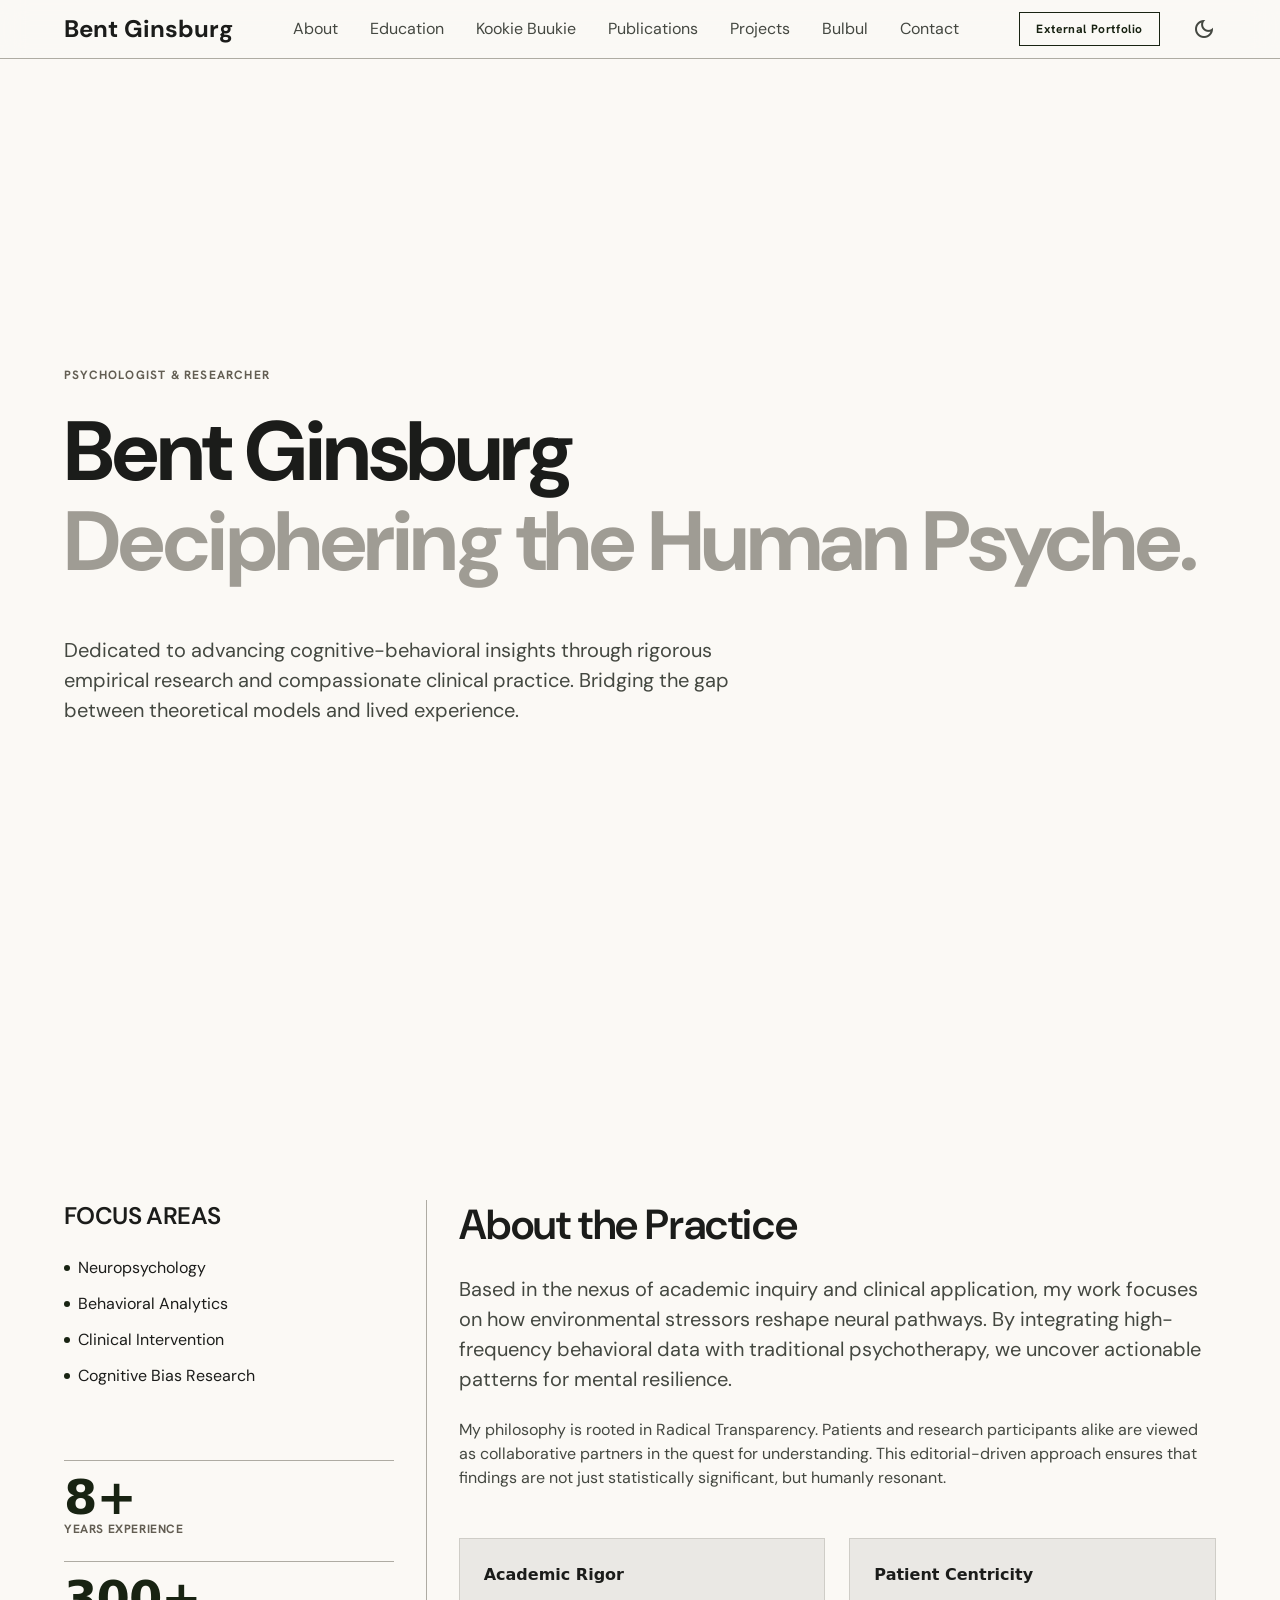
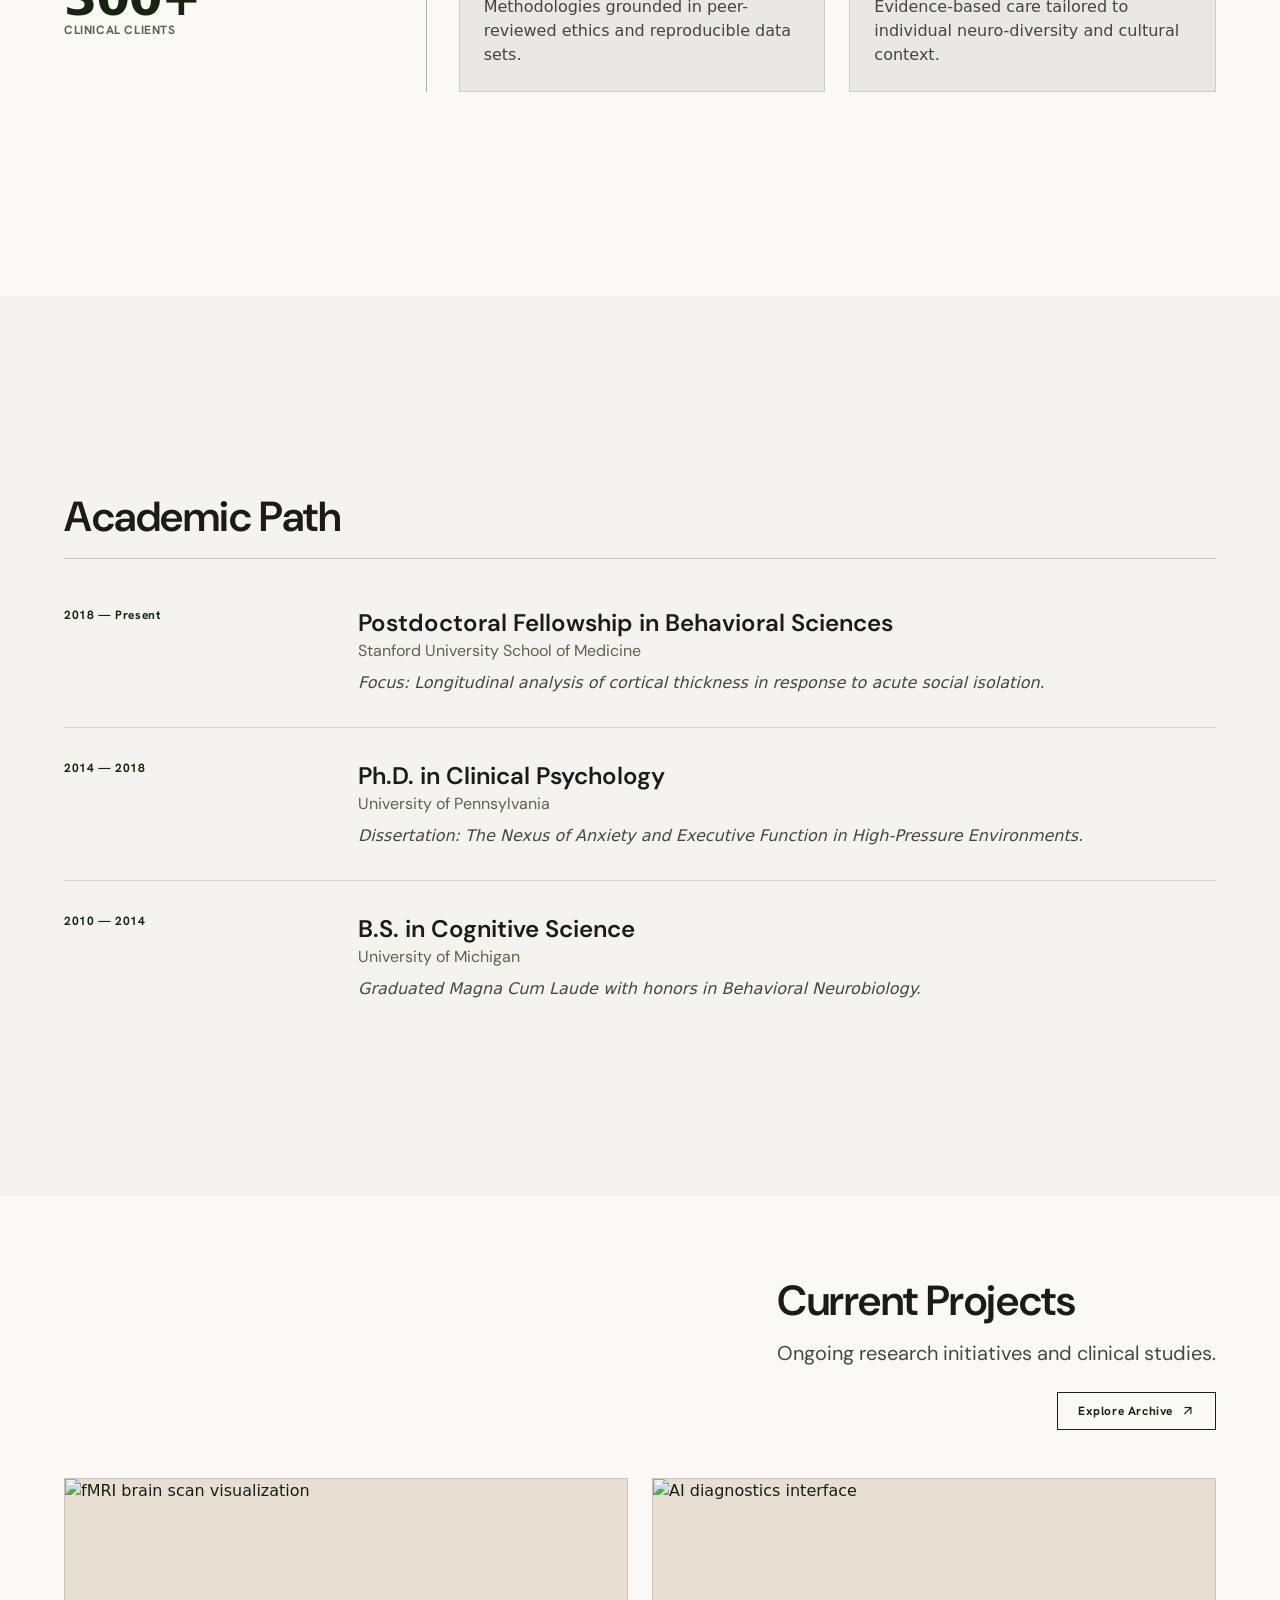
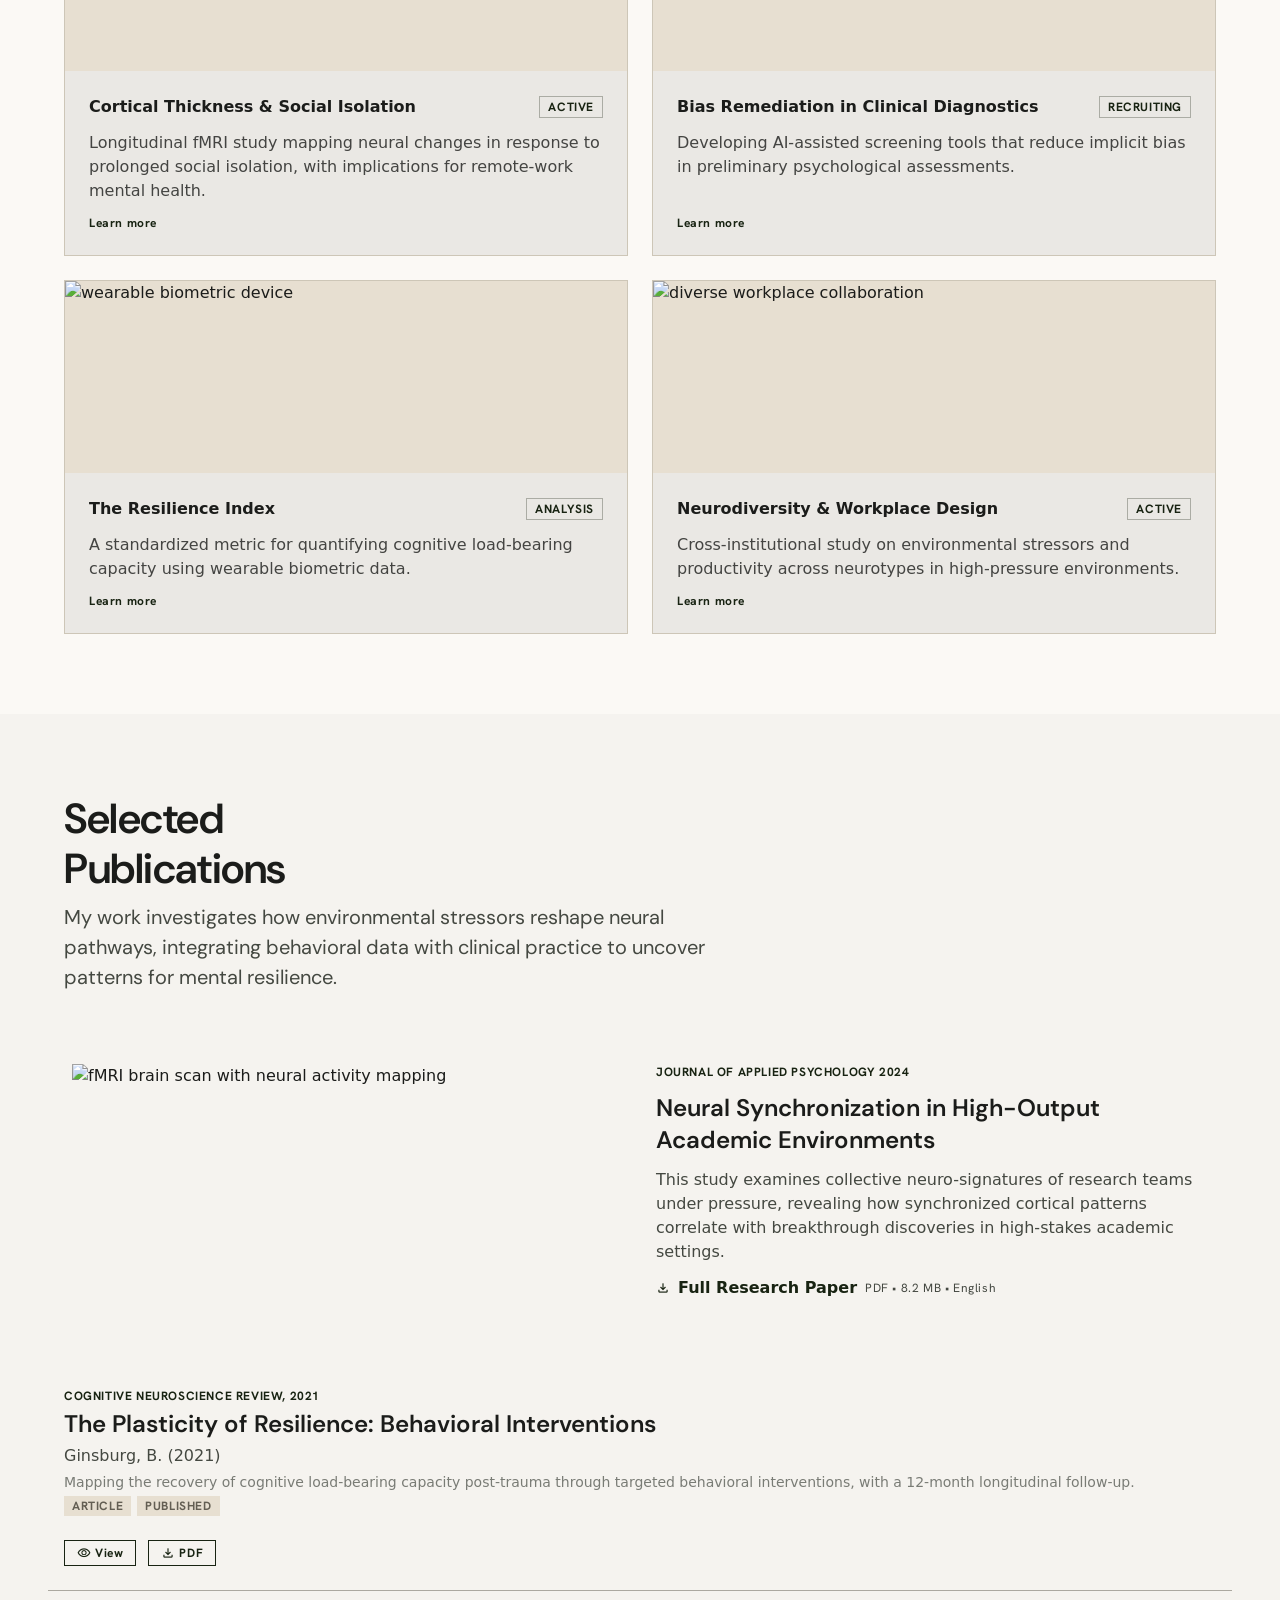
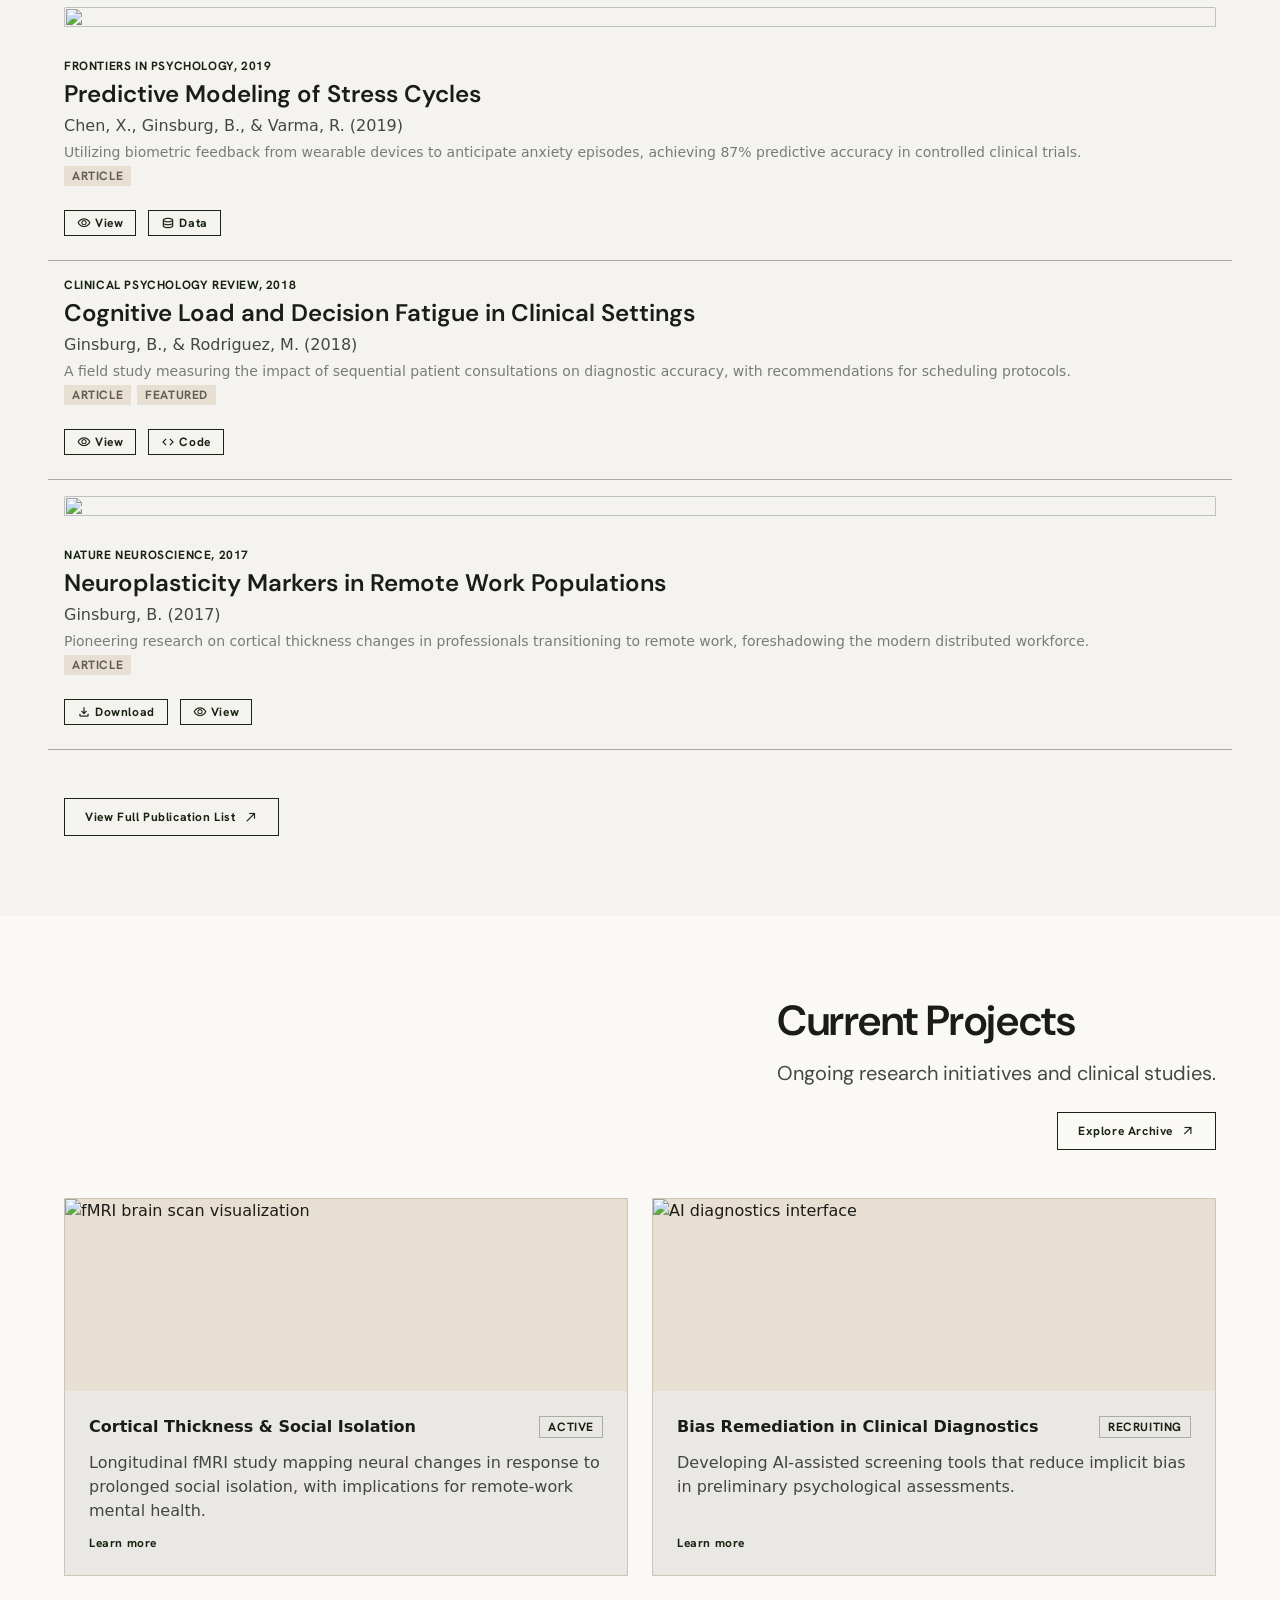
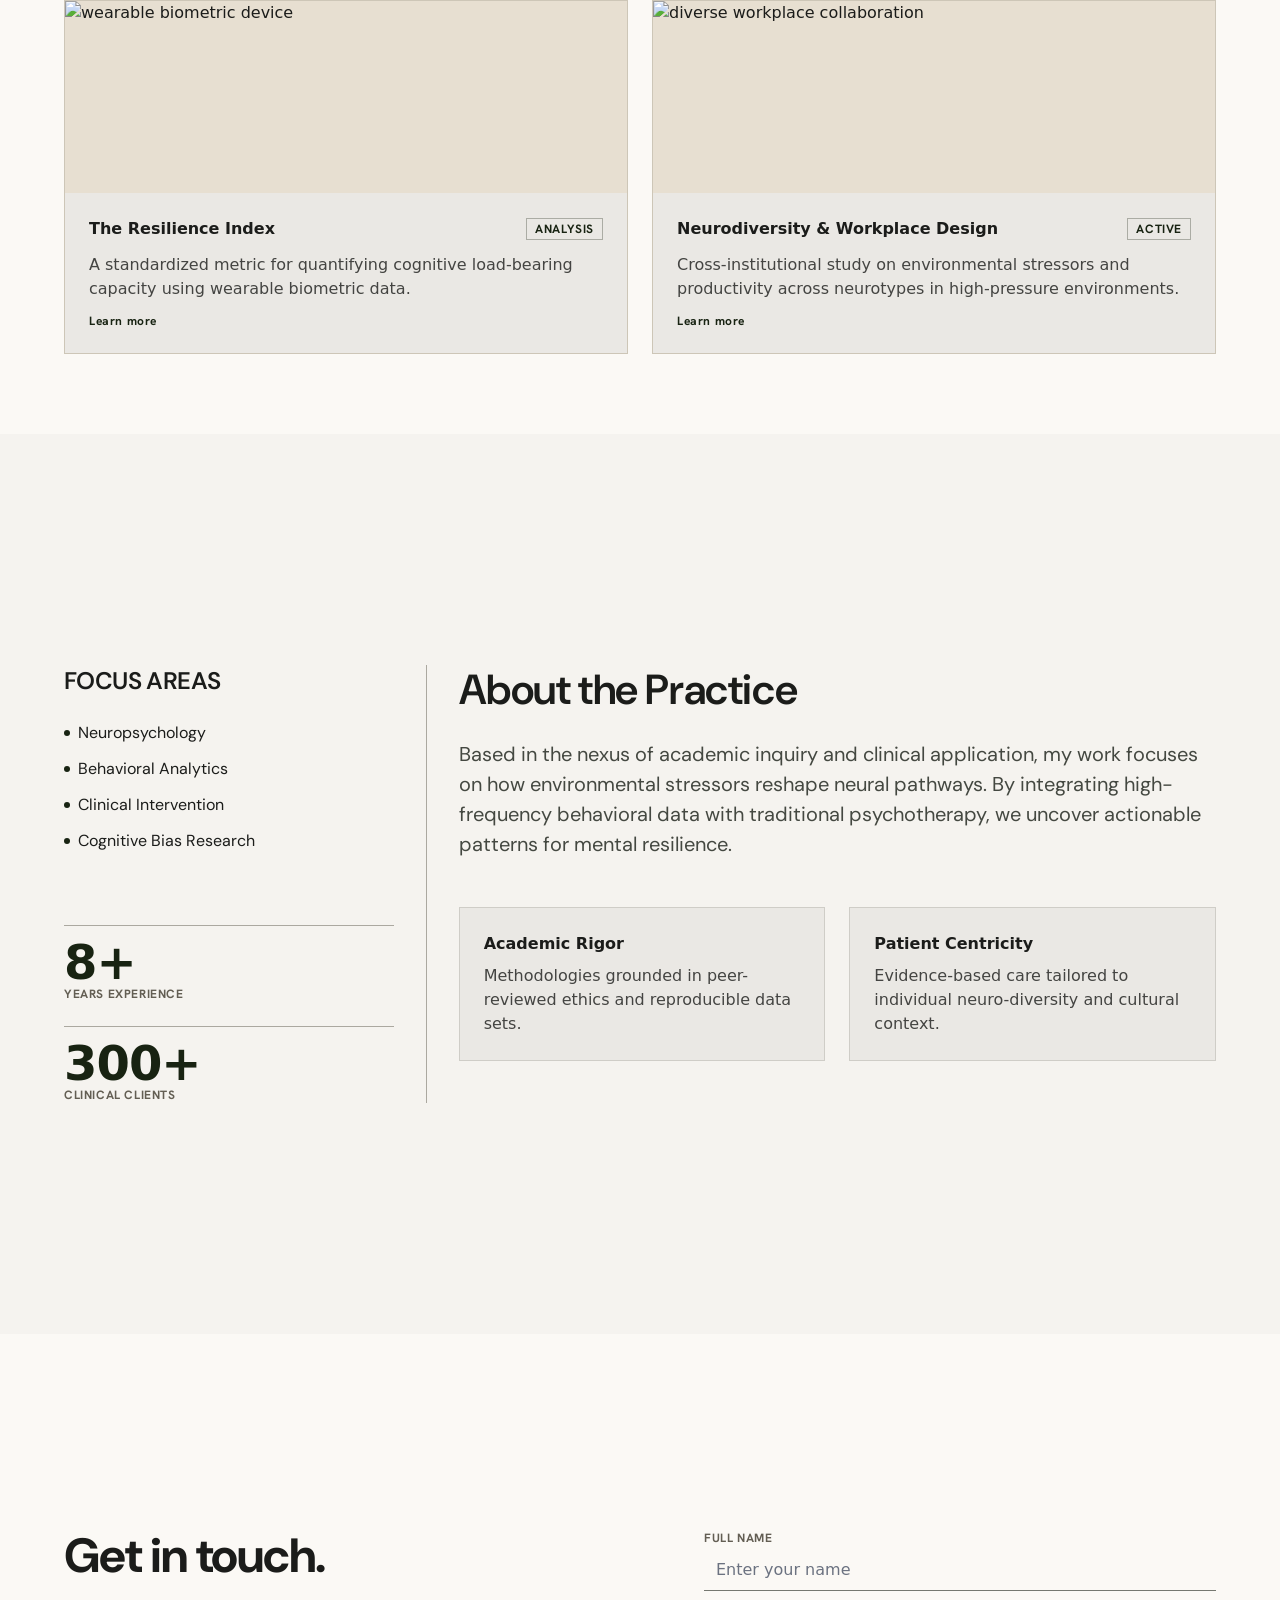
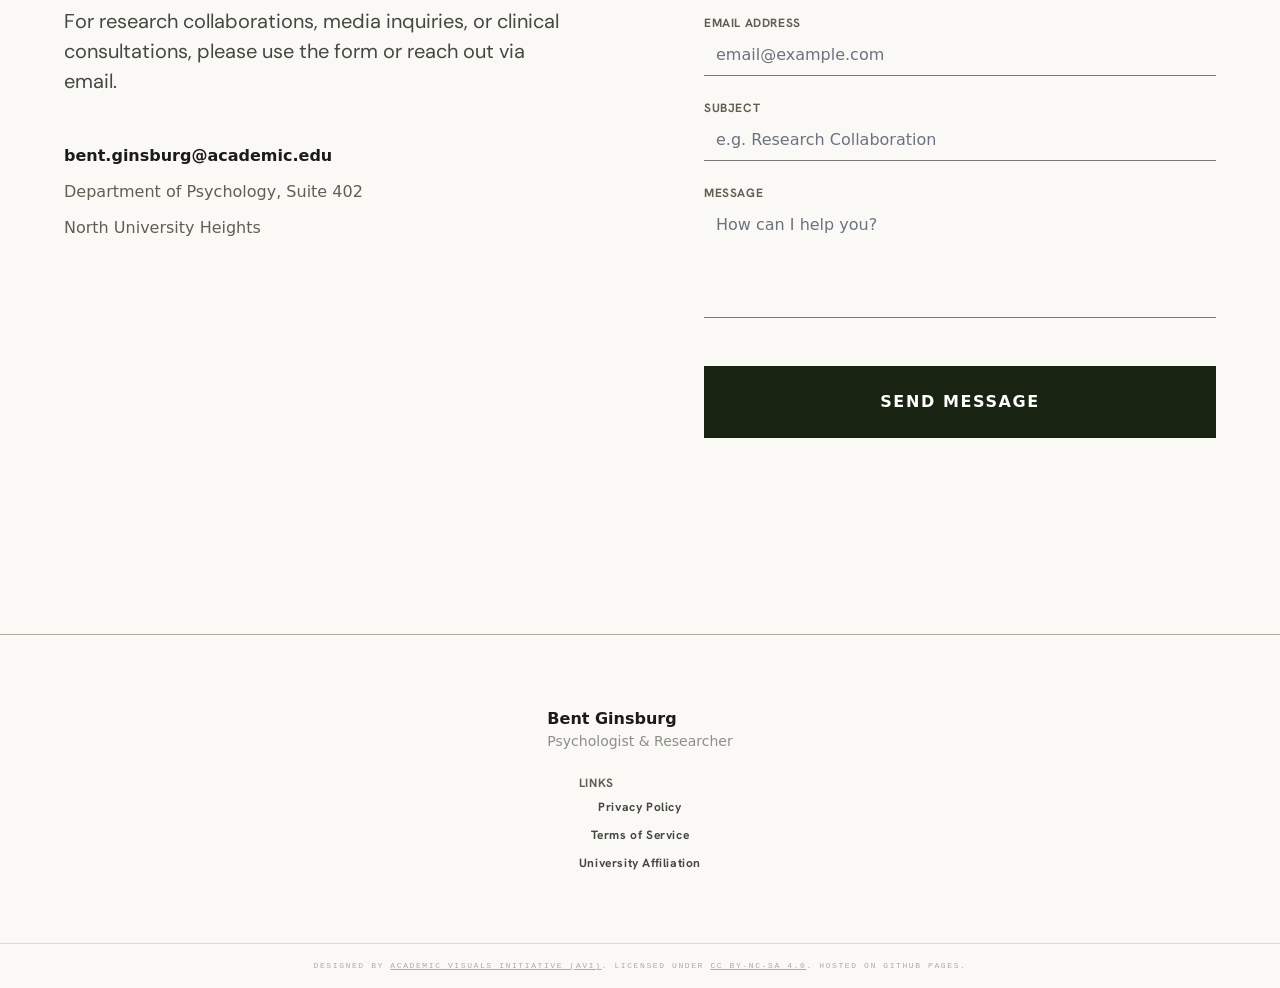
==== index.html @ 38a98b9e "add" ====
<!DOCTYPE html><html class="scroll-smooth" lang="en"><head>
<meta charset="utf-8">
<meta content="width=device-width, initial-scale=1.0" name="viewport">
<link id="favicon" rel="icon" type="image/x-icon" href="assets/images/favicon.ico">
<title id="pageTitle">Bent Ginsburg | Psychologist & Researcher</title>
<script>document.documentElement.classList.toggle("dark",(localStorage.getItem("theme")||(matchMedia("(prefers-color-scheme:dark)").matches?"dark":"light"))==="dark")</script>
<link rel="preload" href="data/site.json" as="fetch" crossorigin>
<link rel="preconnect" href="https://fonts.googleapis.com">
<link rel="preconnect" href="https://fonts.gstatic.com" crossorigin>
<link rel="preload" href="https://fonts.googleapis.com/css2?family=DM+Sans:opsz,wght@9..40,400;9..40,600;9..40,700&family=Hanken+Grotesk:wght@700&display=optional" as="style" onload="this.rel='stylesheet'">
<noscript><link rel="stylesheet" href="https://fonts.googleapis.com/css2?family=DM+Sans:opsz,wght@9..40,400;9..40,600;9..40,700&family=Hanken+Grotesk:wght@700&display=optional"></noscript>
<link rel="preload" href="https://fonts.googleapis.com/css2?family=Material+Symbols+Outlined:wght,FILL@100..700,0..1&display=swap" as="style" onload="this.rel='stylesheet'">
<noscript><link rel="stylesheet" href="https://fonts.googleapis.com/css2?family=Material+Symbols+Outlined:wght,FILL@100..700,0..1&display=swap"></noscript>
<link rel="preload" href="css/tailwind.css" as="style" onload="this.rel='stylesheet'">
<noscript><link rel="stylesheet" href="css/tailwind.css"></noscript>
<style>:root{--color-primary:24 35 18;--color-on-primary:255 255 255;--color-primary-container:45 57 38;--color-on-primary-container:149 163 138;--color-primary-fixed:217 231 204;--color-primary-fixed-dim:189 203 177;--color-on-primary-fixed:19 30 14;--color-on-primary-fixed-variant:62 74 54;--color-secondary:99 94 83;--color-on-secondary:255 255 255;--color-secondary-container:231 223 209;--color-on-secondary-container:104 98 87;--color-secondary-fixed:234 225 212;--color-secondary-fixed-dim:205 197 185;--color-on-secondary-fixed:31 27 19;--color-on-secondary-fixed-variant:75 70 60;--color-tertiary:32 33 33;--color-on-tertiary:255 255 255;--color-tertiary-container:53 54 54;--color-on-tertiary-container:159 159 158;--color-tertiary-fixed:227 226 226;--color-tertiary-fixed-dim:199 198 198;--color-on-tertiary-fixed:27 28 28;--color-on-tertiary-fixed-variant:70 71 71;--color-error:186 26 26;--color-on-error:255 255 255;--color-error-container:255 218 214;--color-on-error-container:147 0 10;--color-background:251 249 245;--color-on-background:27 28 26;--color-surface:251 249 245;--color-on-surface:27 28 26;--color-surface-dim:219 218 214;--color-surface-bright:251 249 245;--color-surface-container-lowest:255 255 255;--color-surface-container-low:245 243 239;--color-surface-container:240 238 234;--color-surface-container-high:234 232 228;--color-surface-container-highest:228 226 222;--color-surface-variant:228 226 222;--color-on-surface-variant:68 72 65;--color-outline:117 120 112;--color-outline-variant:197 200 190;--color-inverse-surface:48 49 46;--color-inverse-on-surface:242 240 236;--color-inverse-primary:189 203 177;--color-surface-tint:85 98 77;}.dark{--color-primary:163 163 163;--color-on-primary:26 26 26;--color-primary-container:64 64 64;--color-on-primary-container:212 212 212;--color-primary-fixed:229 229 229;--color-primary-fixed-dim:163 163 163;--color-on-primary-fixed:26 26 26;--color-on-primary-fixed-variant:82 82 82;--color-secondary:205 197 185;--color-on-secondary:52 48 39;--color-secondary-container:75 70 60;--color-on-secondary-container:188 180 168;--color-secondary-fixed:234 225 212;--color-secondary-fixed-dim:205 197 185;--color-on-secondary-fixed:31 27 19;--color-on-secondary-fixed-variant:75 70 60;--color-tertiary:199 198 198;--color-on-tertiary:48 48 49;--color-tertiary-container:53 54 54;--color-on-tertiary-container:159 159 158;--color-tertiary-fixed:227 226 226;--color-tertiary-fixed-dim:199 198 198;--color-on-tertiary-fixed:27 28 28;--color-on-tertiary-fixed-variant:70 71 71;--color-error:255 180 171;--color-on-error:105 0 5;--color-error-container:147 0 10;--color-on-error-container:255 218 214;--color-background:19 20 18;--color-on-background:228 226 222;--color-surface:19 20 18;--color-on-surface:228 226 222;--color-surface-dim:19 20 18;--color-surface-bright:57 57 55;--color-surface-container-lowest:14 14 12;--color-surface-container-low:27 28 26;--color-surface-container:31 32 30;--color-surface-container-high:42 42 40;--color-surface-container-highest:52 53 50;--color-surface-variant:52 53 50;--color-on-surface-variant:197 200 190;--color-outline:143 146 137;--color-outline-variant:163 163 163;--color-inverse-surface:228 226 222;--color-inverse-on-surface:48 49 46;--color-inverse-primary:163 163 163;--color-surface-tint:163 163 163;}</style>
<style>.dark body{background-color:#131412;color:#e4e2de;}.material-symbols-outlined{font-variation-settings:'FILL' 0,'wght' 400,'GRAD' 0,'opsz' 24;width:1em;overflow:hidden;}body{background-color:#fbf9f5;color:#1b1c1a;font-family:system-ui,-apple-system,sans-serif}.fixed{position:fixed}.top-0{top:0}.left-0{left:0}.z-50{z-index:50}.w-full{width:100%}section[id]{min-height:100vh}.px-margin-page{padding-left:4rem;padding-right:4rem}.mt-24{margin-top:6rem}.text-body-lg{font-size:20px;line-height:1.5}.max-w-2xl{max-width:42rem}.max-w-7xl{max-width:80rem}.mx-auto{margin-left:auto;margin-right:auto}.flex{display:flex}.flex-col{flex-direction:column}.items-center{align-items:center}.justify-between{justify-content:space-between}.gap-stack-md{gap:1.5rem}@media(min-width:768px){.md\\:text-display-lg{font-size:84px}#navLinks,#navLinks+div{display:flex!important}#mobile-menu-btn,.mobile-menu{display:none!important}}</style>
<style>.editorial-divider{border-bottom:1px solid rgba(99,94,83,0.3);}.dark .editorial-divider{border-bottom:1px solid rgba(163,163,163,0.2);}.vertical-divider{border-right:1px solid rgba(99,94,83,0.3);}.dark .vertical-divider{border-right:1px solid rgba(163,163,163,0.2);}</style>
<style>.mobile-menu{position:fixed;inset:0;z-index:90;display:flex;flex-direction:column;justify-content:center;align-items:center;padding:10%;background:rgb(251 249 245 / 0.98);backdrop-filter:blur(16px);opacity:0;pointer-events:none;transition:opacity 0.4s ease;}.dark .mobile-menu{background:rgb(19 20 18 / 0.98);}.mobile-menu.open{opacity:1;pointer-events:auto;}.mobile-menu-close{position:absolute;top:1.5rem;right:1.5rem;background:none;border:none;outline:none;cursor:pointer;color:rgb(27 28 26);padding:0.5rem;}.mobile-menu a:focus,.mobile-menu button:focus{outline:none;}.dark .mobile-menu-close{color:rgb(228 226 222);}.menu-row{border-bottom:1px solid rgba(0 0 0 / 0.1);padding:12px 0;width:100%;max-width:28rem;position:relative;overflow:hidden;}.dark .menu-row{border-bottom:1px solid rgba(255 255 255 / 0.1);}.menu-row a{color:rgb(27 28 26);text-decoration:none;font-size:clamp(1.8rem,7vw,4rem);font-weight:300;display:block;position:relative;z-index:2;text-align:center;transition:transform 0.3s ease,color 0.3s ease;}.menu-row a.font-bold{font-weight:300!important;}.menu-row a.border-b-2,.menu-row a.border-primary,.menu-row a.pb-1{border-bottom:none!important;padding-bottom:0!important;}.menu-row:has(a.text-primary){background:rgba(0 0 0 / 0.05);border-radius:0.25rem;}.dark .menu-row:has(a.text-primary){background:rgba(255 255 255 / 0.08);}.dark .menu-row a{color:rgb(228 226 222);}.menu-row:hover a{transform:scale(1.05);color:var(--row-hover-color, rgb(24 35 18));}.menu-footer{margin-top:2rem;display:flex;justify-content:center;align-items:center;gap:1.5rem;padding-top:1.5rem;width:100%;max-width:28rem;}.menu-toggle-icon{color:rgb(27 28 26);}.dark .menu-toggle-icon{color:rgb(228 226 222);}</style>
</head>
<body class="antialiased">
<header class="fixed top-0 left-0 w-full z-50 bg-background/80 backdrop-blur-md border-b border-secondary/50 dark:border-outline-variant/20">
<nav class="flex justify-between items-center w-full px-margin-page py-stack-sm max-w-7xl mx-auto">
<div id="brandName" class="text-headline-sm font-headline-sm font-bold text-on-background">Bent Ginsburg</div>
<div class="hidden md:flex items-center gap-gutter-grid" id="navLinks"></div>
<div class="hidden md:flex items-center gap-gutter-grid">
<button id="cvBtn" class="border border-primary dark:border-primary/50 text-primary px-4 py-2 text-label-caps font-label-caps hover:bg-primary hover:text-on-primary transition-all">Download CV</button>
<span class="material-symbols-outlined text-on-surface-variant hover:text-primary cursor-pointer transition-colors theme-toggle" id="theme-toggle">light_mode</span>
</div>
<button class="md:hidden text-primary -mr-2 flex items-center" id="mobile-menu-btn" aria-label="Toggle menu">
<span class="material-symbols-outlined">menu</span>
</button>
</nav>
</header>
<nav class="mobile-menu md:hidden" id="mobile-menu">
<button class="mobile-menu-close" id="mobile-menu-close" aria-label="Close menu">
<span class="material-symbols-outlined hover:text-primary transition-colors">close</span>
</button>
<div id="mobileNavLinks"></div>
<div class="menu-footer">
<button id="cvBtnMobile" class="border border-primary dark:border-primary/50 text-primary px-4 py-2 text-label-caps font-label-caps hover:bg-primary hover:text-on-primary transition-all" data-mobile-close>Download CV</button>
<span class="material-symbols-outlined menu-toggle-icon hover:text-primary cursor-pointer transition-colors theme-toggle" id="theme-toggle-mobile">light_mode</span>
</div>
</nav>
<main id="app" class="mt-24">
<section id="hero" class="min-h-screen flex flex-col justify-center">
<div class="px-margin-page py-20 max-w-7xl mx-auto w-full">
<div class="flex flex-col gap-stack-md">
<span class="text-label-caps font-label-caps uppercase tracking-widest text-secondary dark:text-primary">Psychologist &amp; Researcher</span>
<h1 class="text-display-lg-mobile md:text-display-lg font-display-lg leading-tight tracking-tighter">Bent Ginsburg<br><span class="text-secondary/60 dark:text-primary/60">Deciphering the Human Psyche.</span></h1>
<p class="max-w-2xl text-body-lg font-body-lg text-on-surface-variant mt-stack-md">Dedicated to advancing cognitive-behavioral insights through rigorous empirical research and compassionate clinical practice. Bridging the gap between theoretical models and lived experience.</p>
</div>
</div>
</section>
</main>
<footer class="bg-surface dark:bg-surface-dim border-t border-secondary/50 dark:border-outline-variant/20">
<div class="flex flex-col md:flex-row justify-between items-center w-full px-4 md:px-margin-page py-stack-md mt-stack-lg mb-stack-lg max-w-7xl mx-auto gap-stack-md">
<div class="text-center md:text-left">
<div id="footerBrand" class="text-body-md font-bold text-on-surface">Bent Ginsburg</div>
<p id="footerTagline" class="text-body-md text-on-surface-variant/60 text-sm">Psychologist &amp; Researcher</p>
</div>
<div class="text-center md:text-left">
<p class="text-label-caps font-label-caps text-secondary dark:text-on-surface-variant uppercase mb-2">Links</p>
<div id="footerLinks" class="flex flex-col items-center md:items-start gap-stack-sm">
<a class="text-on-surface-variant hover:text-primary transition-colors text-label-caps font-label-caps" href="#">Privacy Policy</a>
<a class="text-on-surface-variant hover:text-primary transition-colors text-label-caps font-label-caps" href="#">Terms of Service</a>
<a class="text-on-surface-variant hover:text-primary transition-colors text-label-caps font-label-caps" href="#">University Affiliation</a>
</div>
</div>
</div>
<div class="border-t border-secondary/20 dark:border-white/10"></div>
<div class="py-4 px-4 md:px-margin-page text-secondary/50 dark:text-white/30 text-center max-w-7xl mx-auto w-full gap-1" style="font-family:monospace;font-size:8px;letter-spacing:0.2em;font-weight:300;text-transform:uppercase">
<span>Designed by <a href="https://www.academicvisualsinitiative.org" target="_blank" class="underline hover:text-primary transition-colors" style="color:inherit">Academic Visuals Initiative (AVI)</a>.</span>
<span> Licensed under <a href="https://creativecommons.org/licenses/by-nc-sa/4.0/" target="_blank" class="underline hover:text-primary transition-colors" style="color:inherit">CC BY-NC-SA 4.0</a>.</span>
<span>Hosted on GitHub Pages.</span>
</div>
</footer>
<script src="https://cdn.jsdelivr.net/npm/@emailjs/browser@4/dist/email.min.js" async></script>
<script type="module" src="js/main.js"></script>
</body></html>
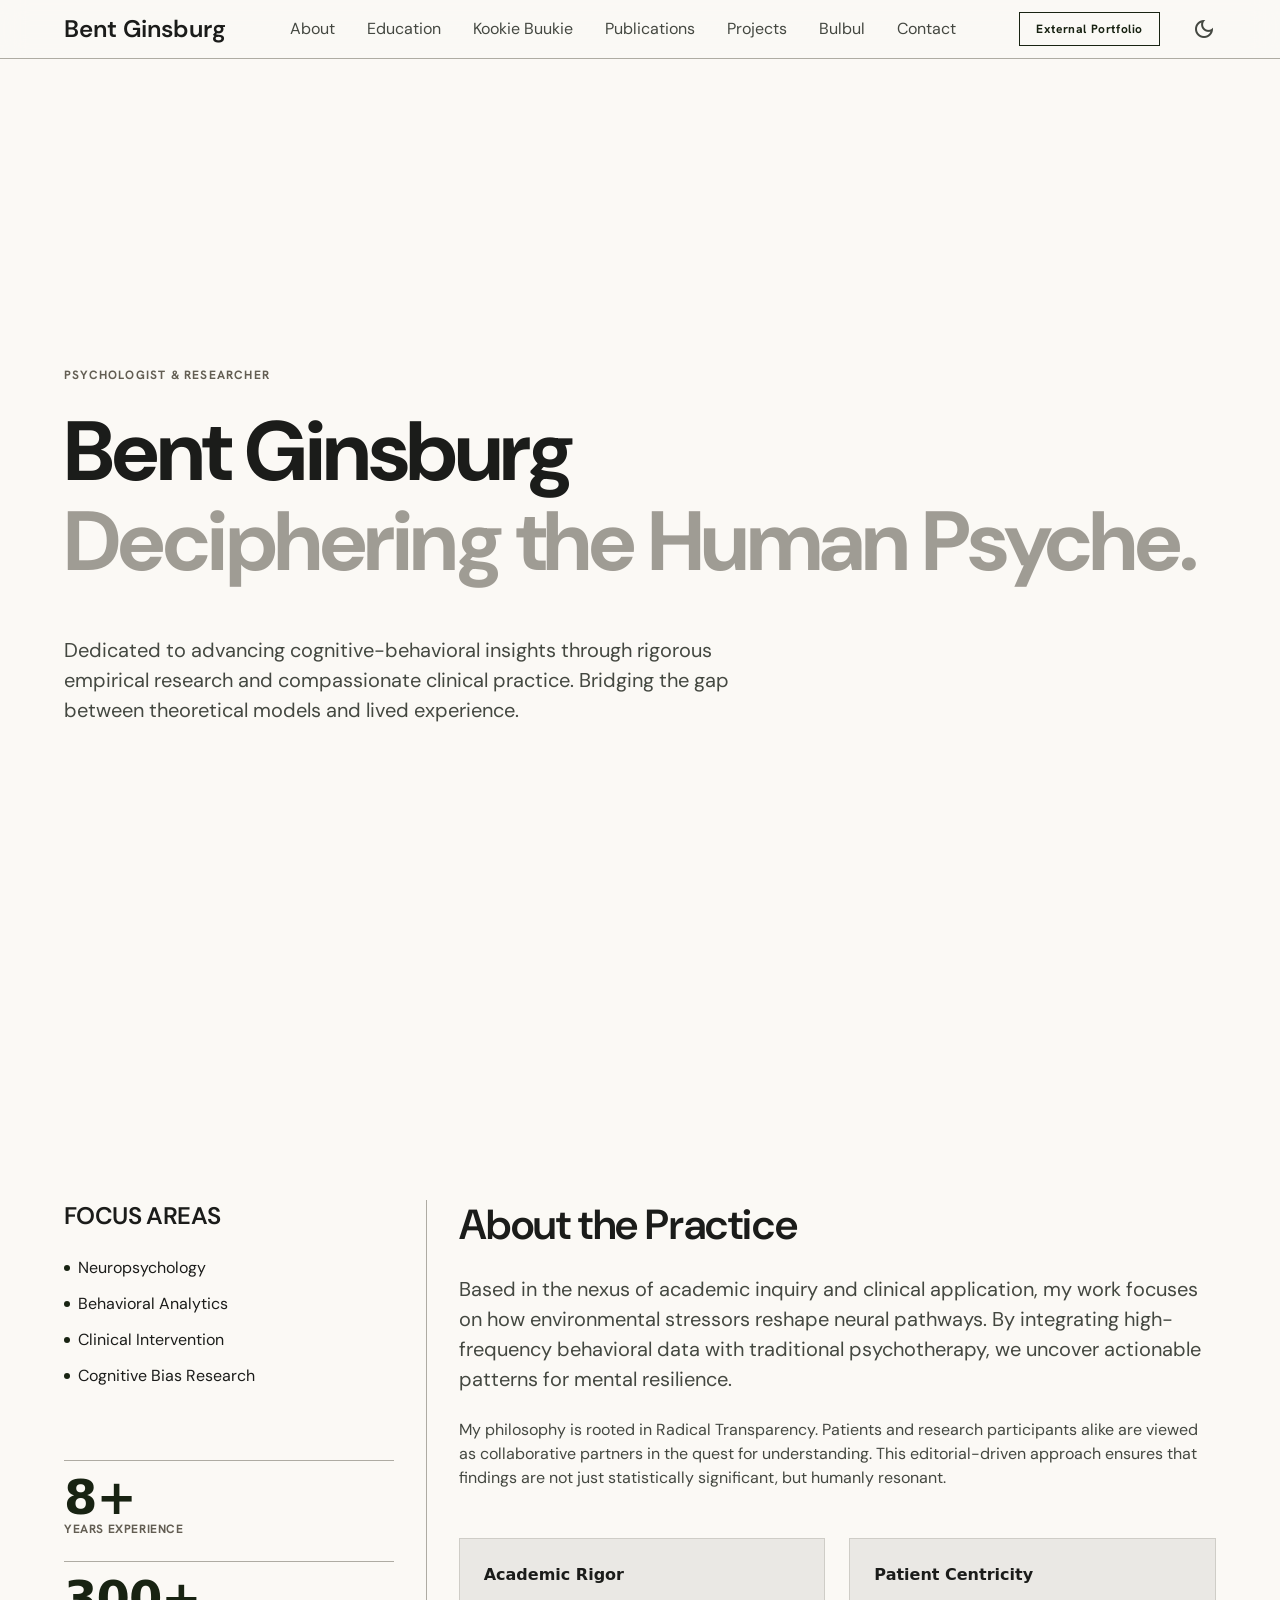
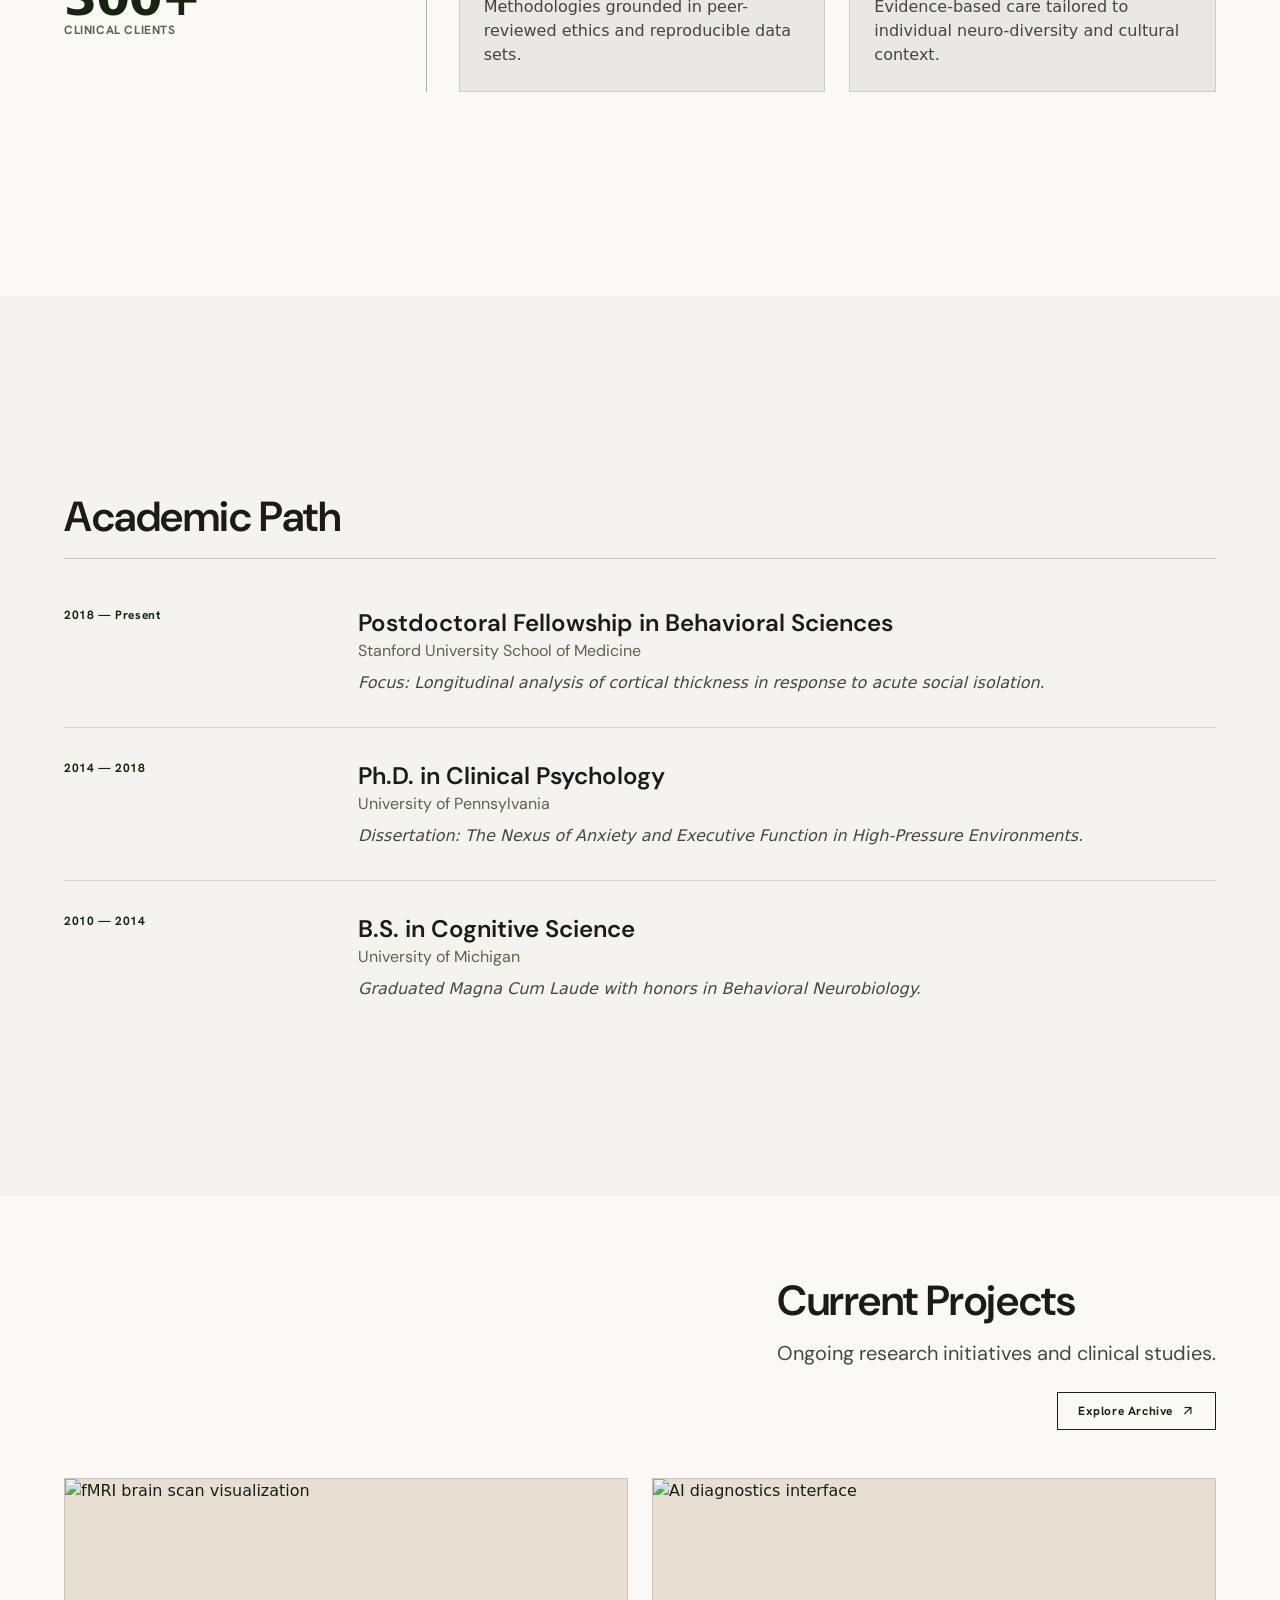
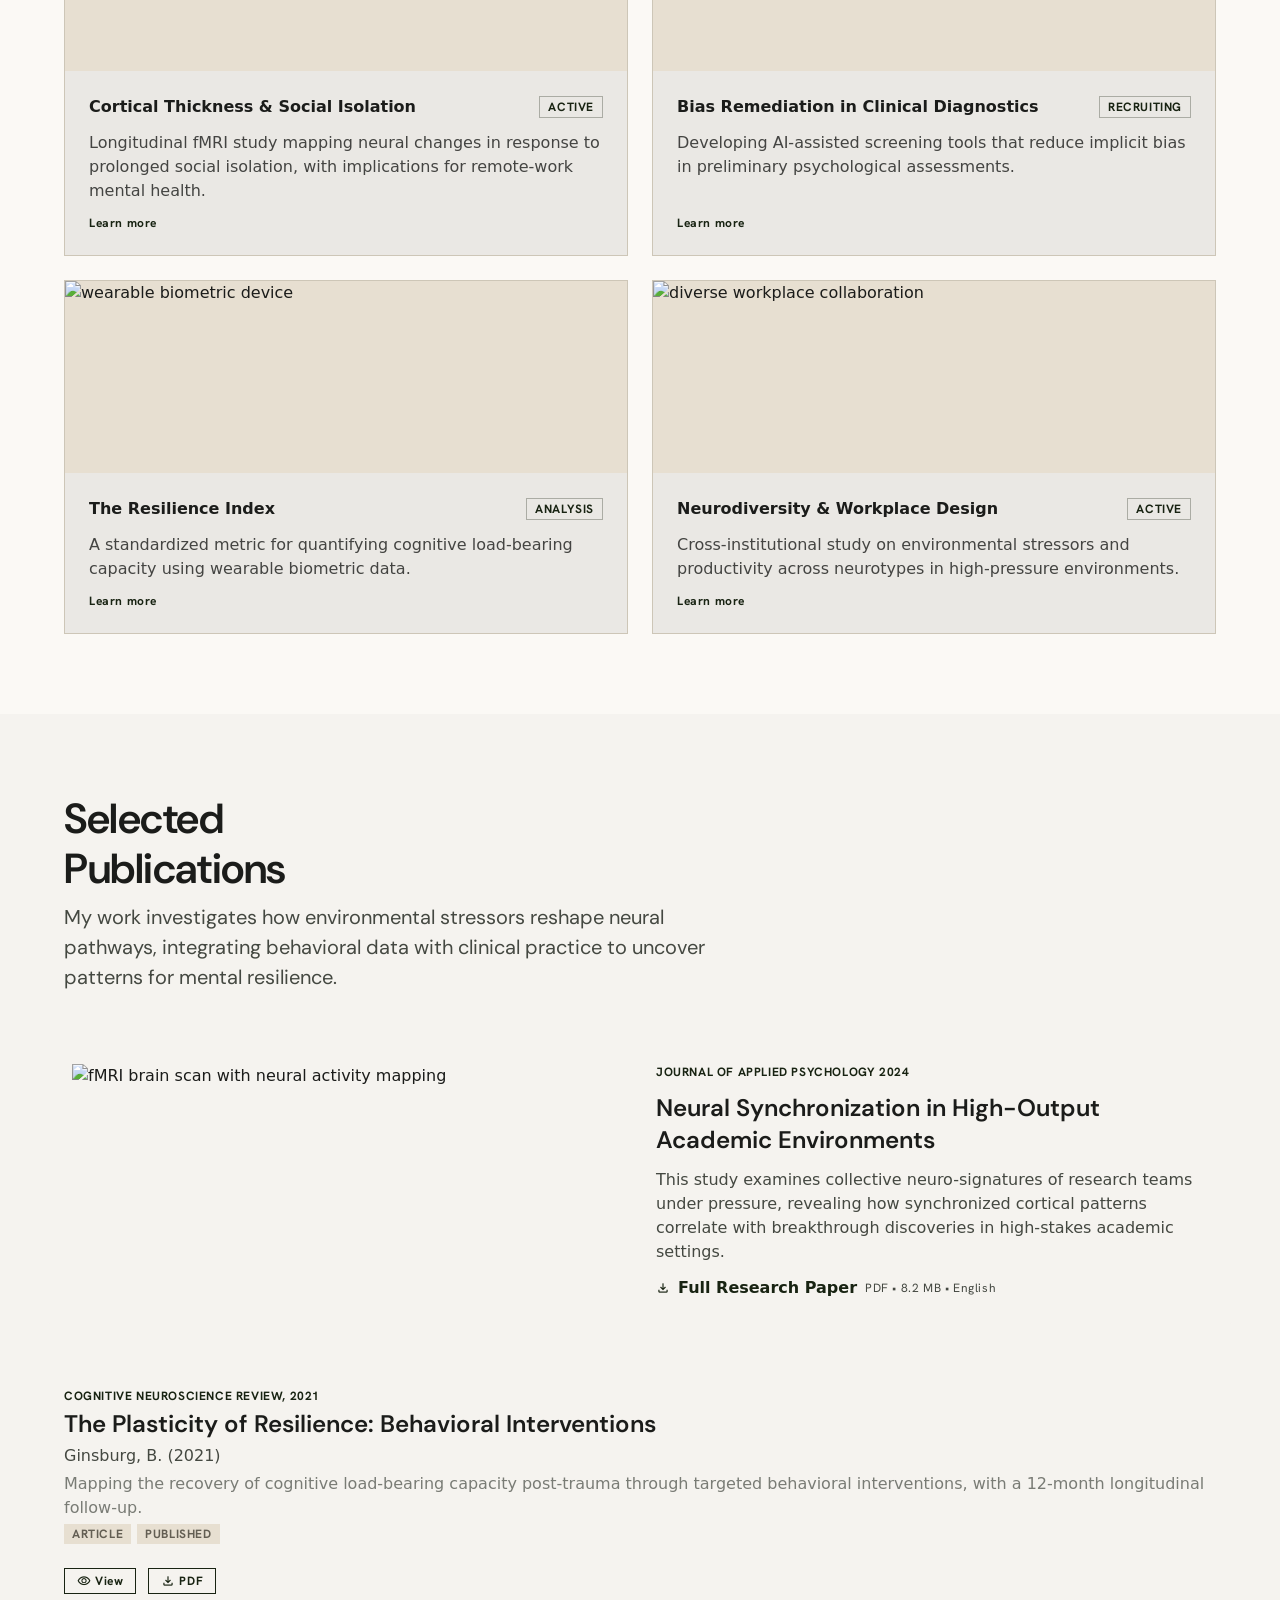
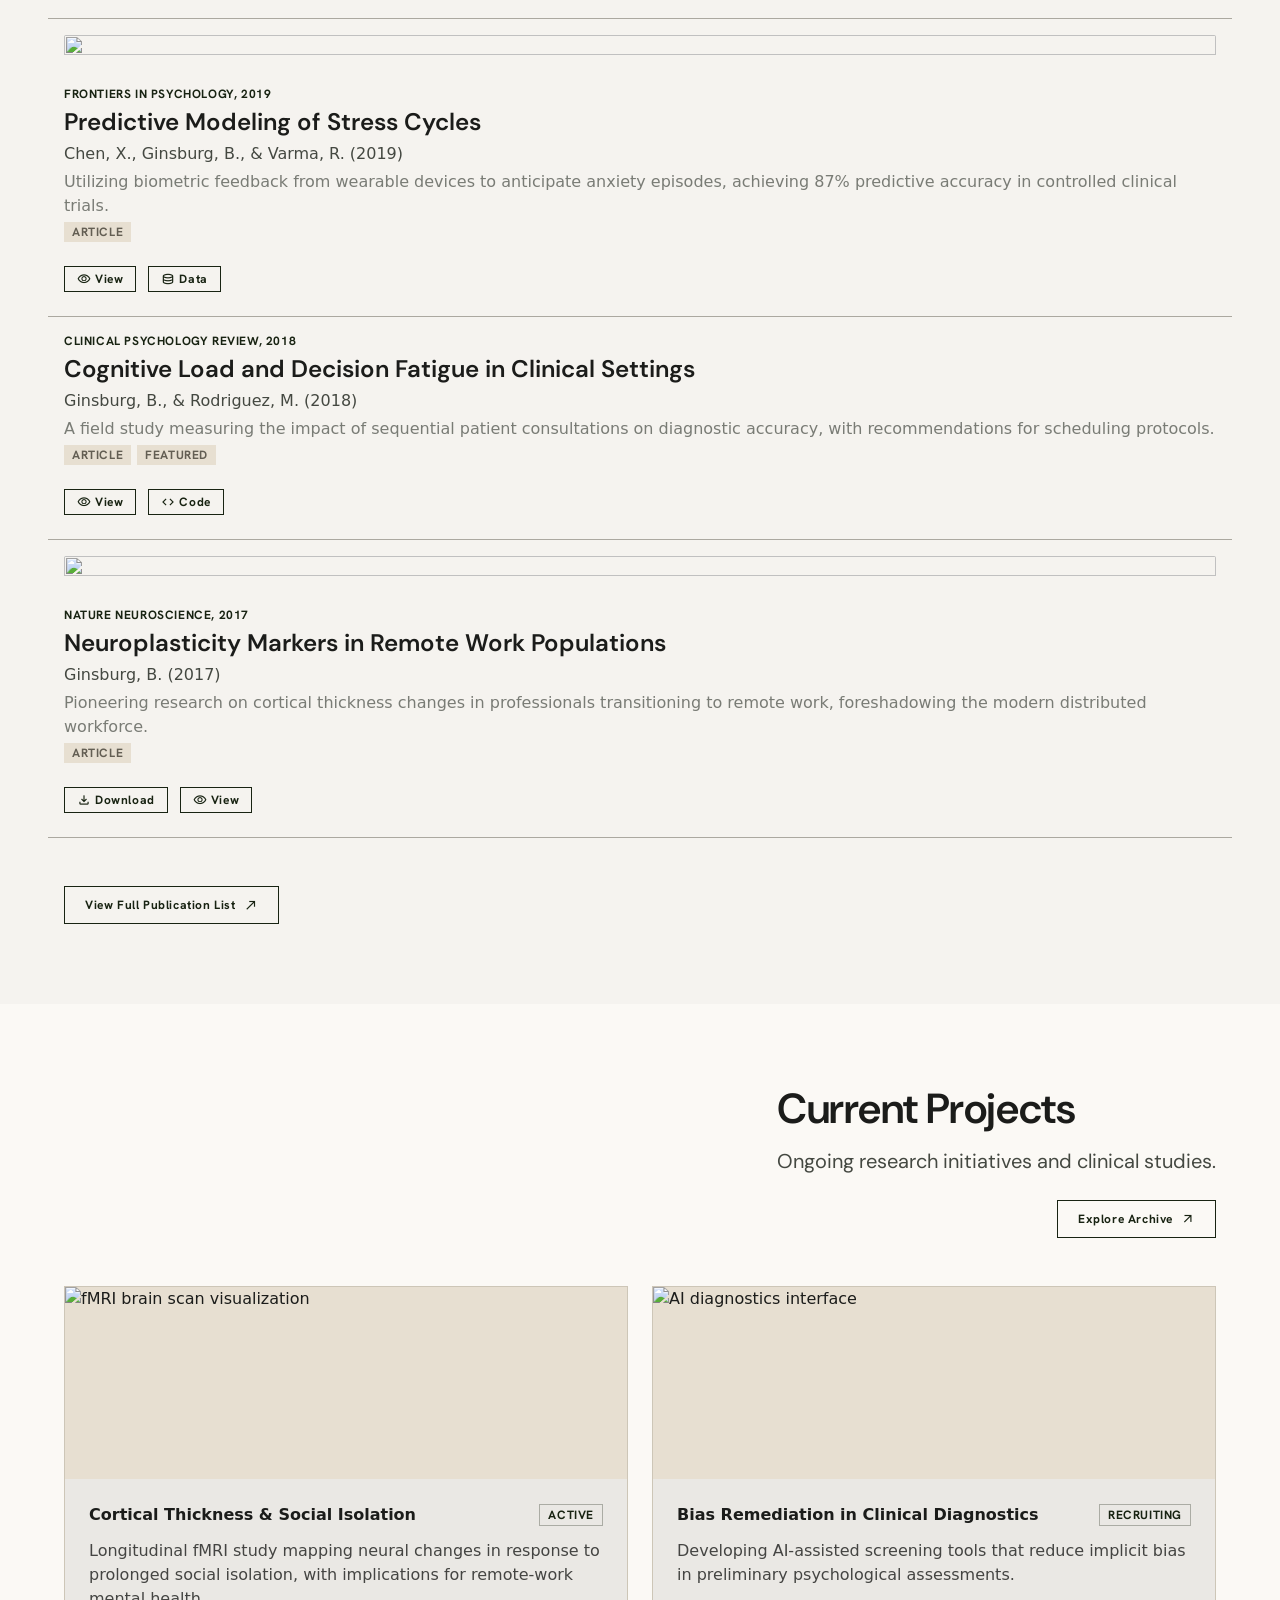
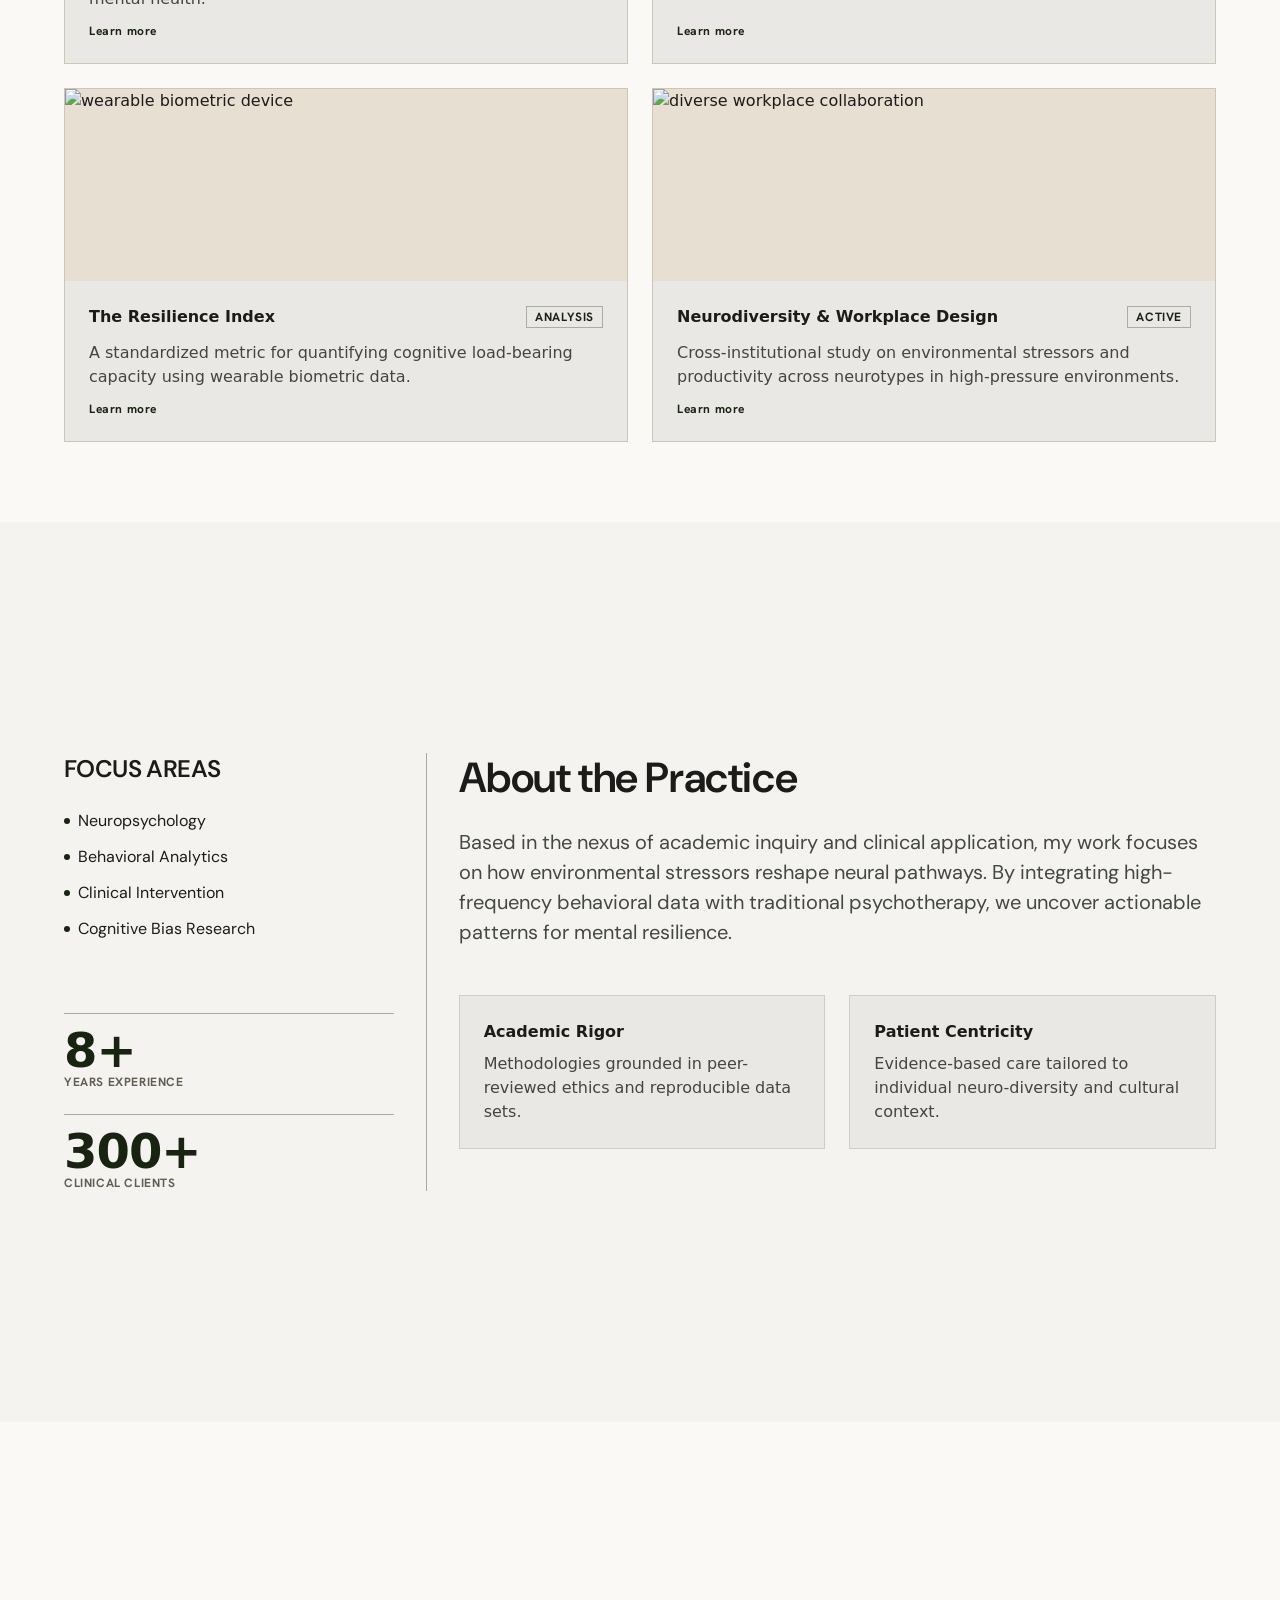
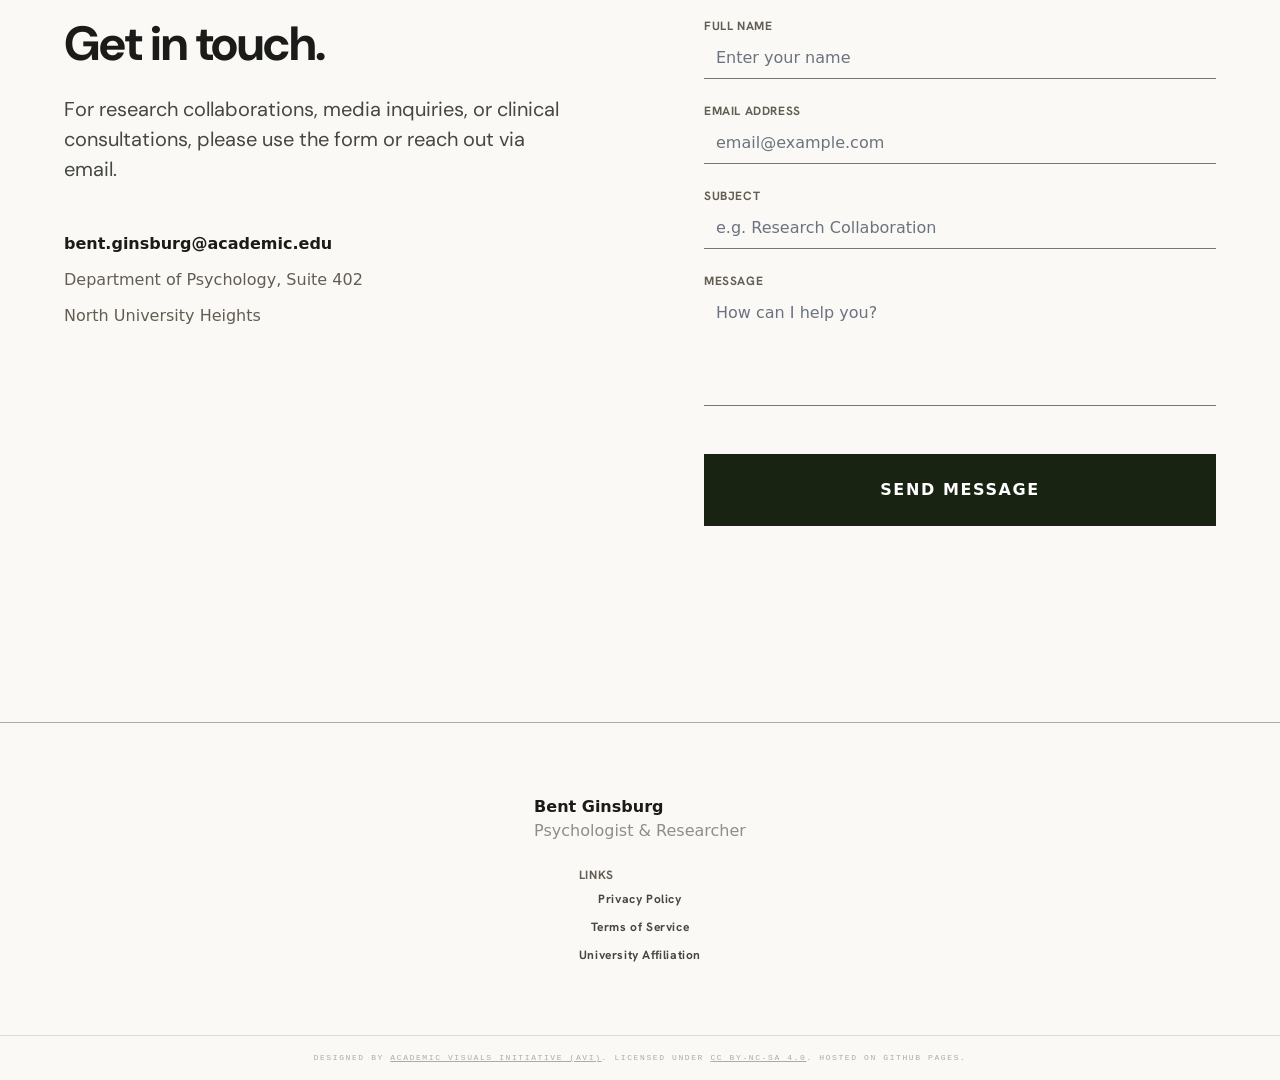
==== commit 23e3911f: "run" ====
--- a/index.html
+++ b/index.html
@@ -14,7 +14,7 @@
 <link rel="preload" href="css/tailwind.css" as="style" onload="this.rel='stylesheet'">
 <noscript><link rel="stylesheet" href="css/tailwind.css"></noscript>
 <style>:root{--color-primary:24 35 18;--color-on-primary:255 255 255;--color-primary-container:45 57 38;--color-on-primary-container:149 163 138;--color-primary-fixed:217 231 204;--color-primary-fixed-dim:189 203 177;--color-on-primary-fixed:19 30 14;--color-on-primary-fixed-variant:62 74 54;--color-secondary:99 94 83;--color-on-secondary:255 255 255;--color-secondary-container:231 223 209;--color-on-secondary-container:104 98 87;--color-secondary-fixed:234 225 212;--color-secondary-fixed-dim:205 197 185;--color-on-secondary-fixed:31 27 19;--color-on-secondary-fixed-variant:75 70 60;--color-tertiary:32 33 33;--color-on-tertiary:255 255 255;--color-tertiary-container:53 54 54;--color-on-tertiary-container:159 159 158;--color-tertiary-fixed:227 226 226;--color-tertiary-fixed-dim:199 198 198;--color-on-tertiary-fixed:27 28 28;--color-on-tertiary-fixed-variant:70 71 71;--color-error:186 26 26;--color-on-error:255 255 255;--color-error-container:255 218 214;--color-on-error-container:147 0 10;--color-background:251 249 245;--color-on-background:27 28 26;--color-surface:251 249 245;--color-on-surface:27 28 26;--color-surface-dim:219 218 214;--color-surface-bright:251 249 245;--color-surface-container-lowest:255 255 255;--color-surface-container-low:245 243 239;--color-surface-container:240 238 234;--color-surface-container-high:234 232 228;--color-surface-container-highest:228 226 222;--color-surface-variant:228 226 222;--color-on-surface-variant:68 72 65;--color-outline:117 120 112;--color-outline-variant:197 200 190;--color-inverse-surface:48 49 46;--color-inverse-on-surface:242 240 236;--color-inverse-primary:189 203 177;--color-surface-tint:85 98 77;}.dark{--color-primary:163 163 163;--color-on-primary:26 26 26;--color-primary-container:64 64 64;--color-on-primary-container:212 212 212;--color-primary-fixed:229 229 229;--color-primary-fixed-dim:163 163 163;--color-on-primary-fixed:26 26 26;--color-on-primary-fixed-variant:82 82 82;--color-secondary:205 197 185;--color-on-secondary:52 48 39;--color-secondary-container:75 70 60;--color-on-secondary-container:188 180 168;--color-secondary-fixed:234 225 212;--color-secondary-fixed-dim:205 197 185;--color-on-secondary-fixed:31 27 19;--color-on-secondary-fixed-variant:75 70 60;--color-tertiary:199 198 198;--color-on-tertiary:48 48 49;--color-tertiary-container:53 54 54;--color-on-tertiary-container:159 159 158;--color-tertiary-fixed:227 226 226;--color-tertiary-fixed-dim:199 198 198;--color-on-tertiary-fixed:27 28 28;--color-on-tertiary-fixed-variant:70 71 71;--color-error:255 180 171;--color-on-error:105 0 5;--color-error-container:147 0 10;--color-on-error-container:255 218 214;--color-background:19 20 18;--color-on-background:228 226 222;--color-surface:19 20 18;--color-on-surface:228 226 222;--color-surface-dim:19 20 18;--color-surface-bright:57 57 55;--color-surface-container-lowest:14 14 12;--color-surface-container-low:27 28 26;--color-surface-container:31 32 30;--color-surface-container-high:42 42 40;--color-surface-container-highest:52 53 50;--color-surface-variant:52 53 50;--color-on-surface-variant:197 200 190;--color-outline:143 146 137;--color-outline-variant:163 163 163;--color-inverse-surface:228 226 222;--color-inverse-on-surface:48 49 46;--color-inverse-primary:163 163 163;--color-surface-tint:163 163 163;}</style>
-<style>.dark body{background-color:#131412;color:#e4e2de;}.material-symbols-outlined{font-variation-settings:'FILL' 0,'wght' 400,'GRAD' 0,'opsz' 24;width:1em;overflow:hidden;}body{background-color:#fbf9f5;color:#1b1c1a;font-family:system-ui,-apple-system,sans-serif}.fixed{position:fixed}.top-0{top:0}.left-0{left:0}.z-50{z-index:50}.w-full{width:100%}section[id]{min-height:100vh}.px-margin-page{padding-left:4rem;padding-right:4rem}.mt-24{margin-top:6rem}.text-body-lg{font-size:20px;line-height:1.5}.max-w-2xl{max-width:42rem}.max-w-7xl{max-width:80rem}.mx-auto{margin-left:auto;margin-right:auto}.flex{display:flex}.flex-col{flex-direction:column}.items-center{align-items:center}.justify-between{justify-content:space-between}.gap-stack-md{gap:1.5rem}@media(min-width:768px){.md\\:text-display-lg{font-size:84px}#navLinks,#navLinks+div{display:flex!important}#mobile-menu-btn,.mobile-menu{display:none!important}}</style>
+<style>.dark body{background-color:#131412;color:#e4e2de;}.material-symbols-outlined{font-variation-settings:'FILL' 0,'wght' 400,'GRAD' 0,'opsz' 24;width:1em;overflow:hidden;}body{background-color:#fbf9f5;color:#1b1c1a;font-family:system-ui,-apple-system,sans-serif}.fixed{position:fixed}.top-0{top:0}.left-0{left:0}.z-50{z-index:50}.w-full{width:100%}section[id]{min-height:100vh}.px-margin-page{padding-left:4rem;padding-right:4rem}.mt-24{margin-top:6rem}.text-headline-sm{font-size:24px;line-height:32px;font-weight:600}.text-body-md{font-size:16px;line-height:24px}.text-body-lg{font-size:20px;line-height:1.5}.max-w-2xl{max-width:42rem}.max-w-7xl{max-width:80rem}.mx-auto{margin-left:auto;margin-right:auto}.flex{display:flex}.flex-col{flex-direction:column}.items-center{align-items:center}.justify-between{justify-content:space-between}.gap-stack-md{gap:1.5rem}@media(min-width:768px){.md\\:text-display-lg{font-size:84px}#navLinks,#navLinks+div{display:flex!important}#mobile-menu-btn,.mobile-menu{display:none!important}}</style>
 <style>.editorial-divider{border-bottom:1px solid rgba(99,94,83,0.3);}.dark .editorial-divider{border-bottom:1px solid rgba(163,163,163,0.2);}.vertical-divider{border-right:1px solid rgba(99,94,83,0.3);}.dark .vertical-divider{border-right:1px solid rgba(163,163,163,0.2);}</style>
 <style>.mobile-menu{position:fixed;inset:0;z-index:90;display:flex;flex-direction:column;justify-content:center;align-items:center;padding:10%;background:rgb(251 249 245 / 0.98);backdrop-filter:blur(16px);opacity:0;pointer-events:none;transition:opacity 0.4s ease;}.dark .mobile-menu{background:rgb(19 20 18 / 0.98);}.mobile-menu.open{opacity:1;pointer-events:auto;}.mobile-menu-close{position:absolute;top:1.5rem;right:1.5rem;background:none;border:none;outline:none;cursor:pointer;color:rgb(27 28 26);padding:0.5rem;}.mobile-menu a:focus,.mobile-menu button:focus{outline:none;}.dark .mobile-menu-close{color:rgb(228 226 222);}.menu-row{border-bottom:1px solid rgba(0 0 0 / 0.1);padding:12px 0;width:100%;max-width:28rem;position:relative;overflow:hidden;}.dark .menu-row{border-bottom:1px solid rgba(255 255 255 / 0.1);}.menu-row a{color:rgb(27 28 26);text-decoration:none;font-size:clamp(1.8rem,7vw,4rem);font-weight:300;display:block;position:relative;z-index:2;text-align:center;transition:transform 0.3s ease,color 0.3s ease;}.menu-row a.font-bold{font-weight:300!important;}.menu-row a.border-b-2,.menu-row a.border-primary,.menu-row a.pb-1{border-bottom:none!important;padding-bottom:0!important;}.menu-row:has(a.text-primary){background:rgba(0 0 0 / 0.05);border-radius:0.25rem;}.dark .menu-row:has(a.text-primary){background:rgba(255 255 255 / 0.08);}.dark .menu-row a{color:rgb(228 226 222);}.menu-row:hover a{transform:scale(1.05);color:var(--row-hover-color, rgb(24 35 18));}.menu-footer{margin-top:2rem;display:flex;justify-content:center;align-items:center;gap:1.5rem;padding-top:1.5rem;width:100%;max-width:28rem;}.menu-toggle-icon{color:rgb(27 28 26);}.dark .menu-toggle-icon{color:rgb(228 226 222);}</style>
 </head>
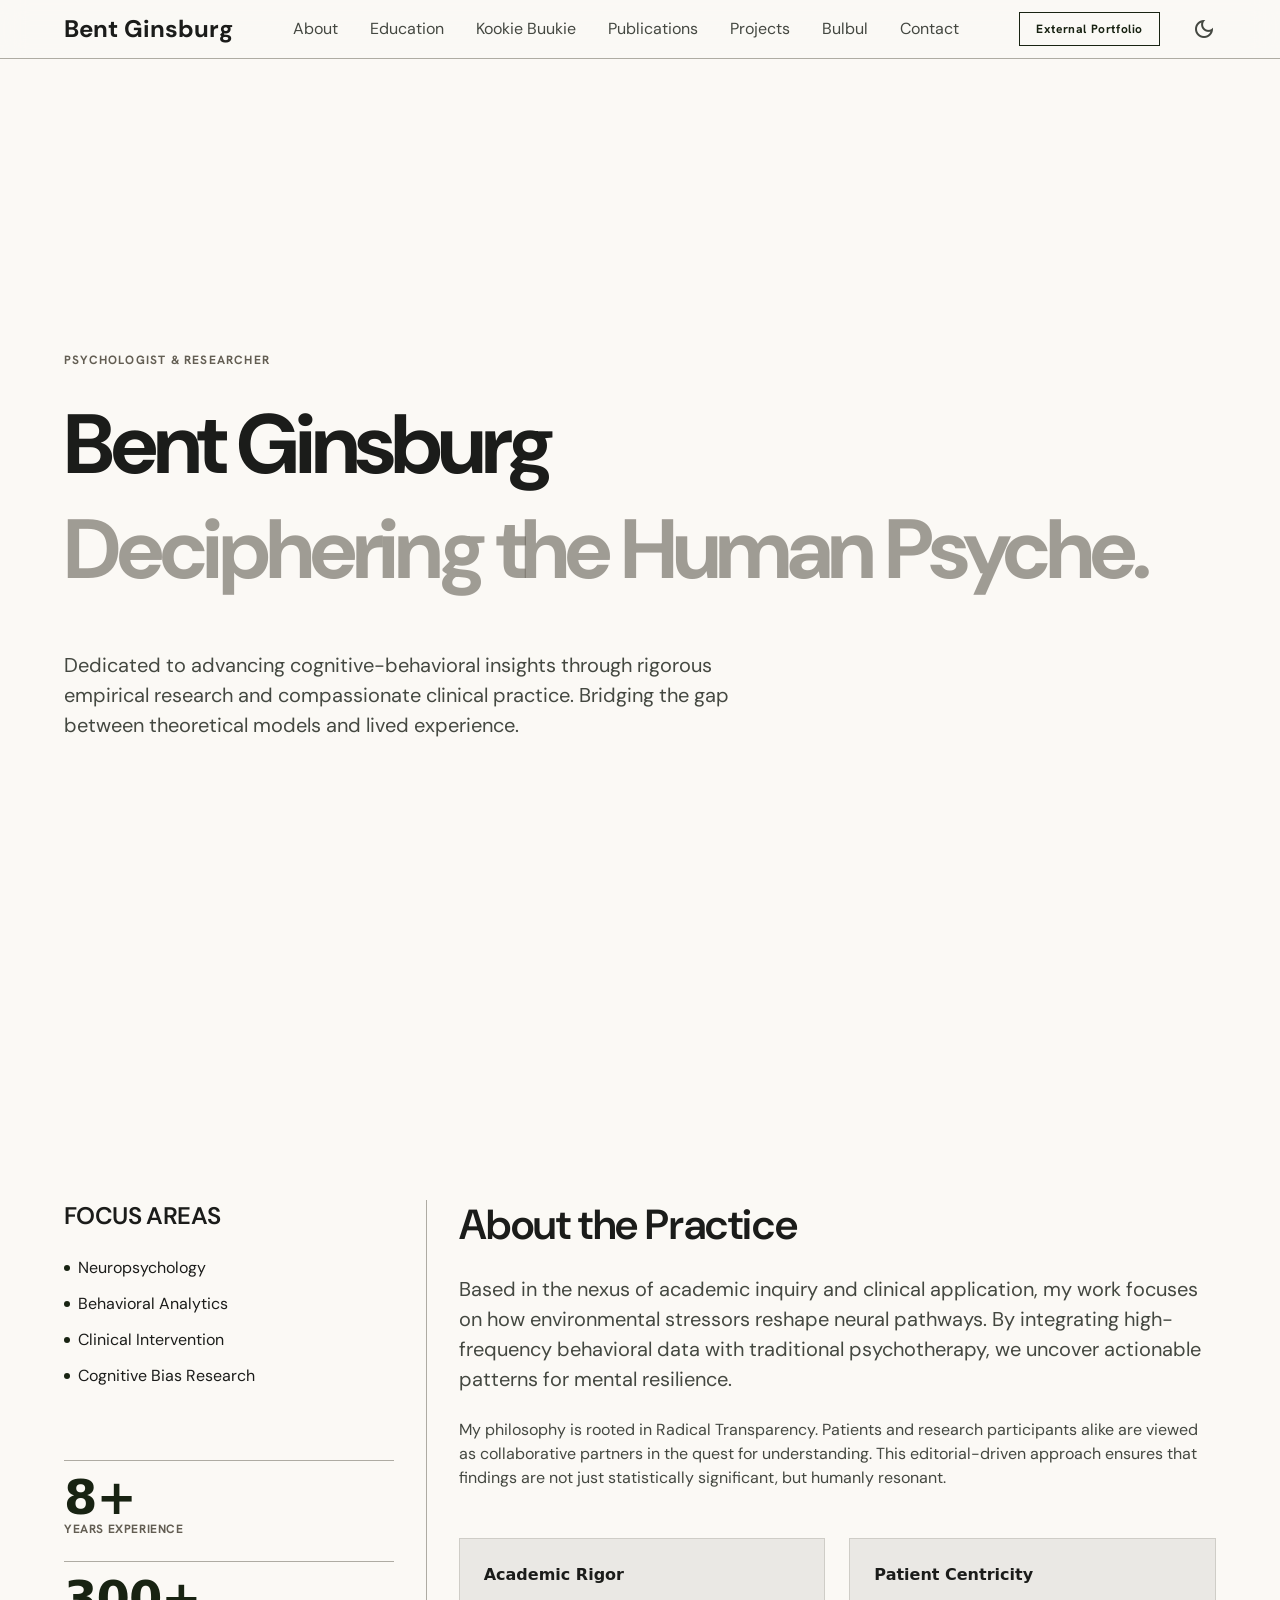
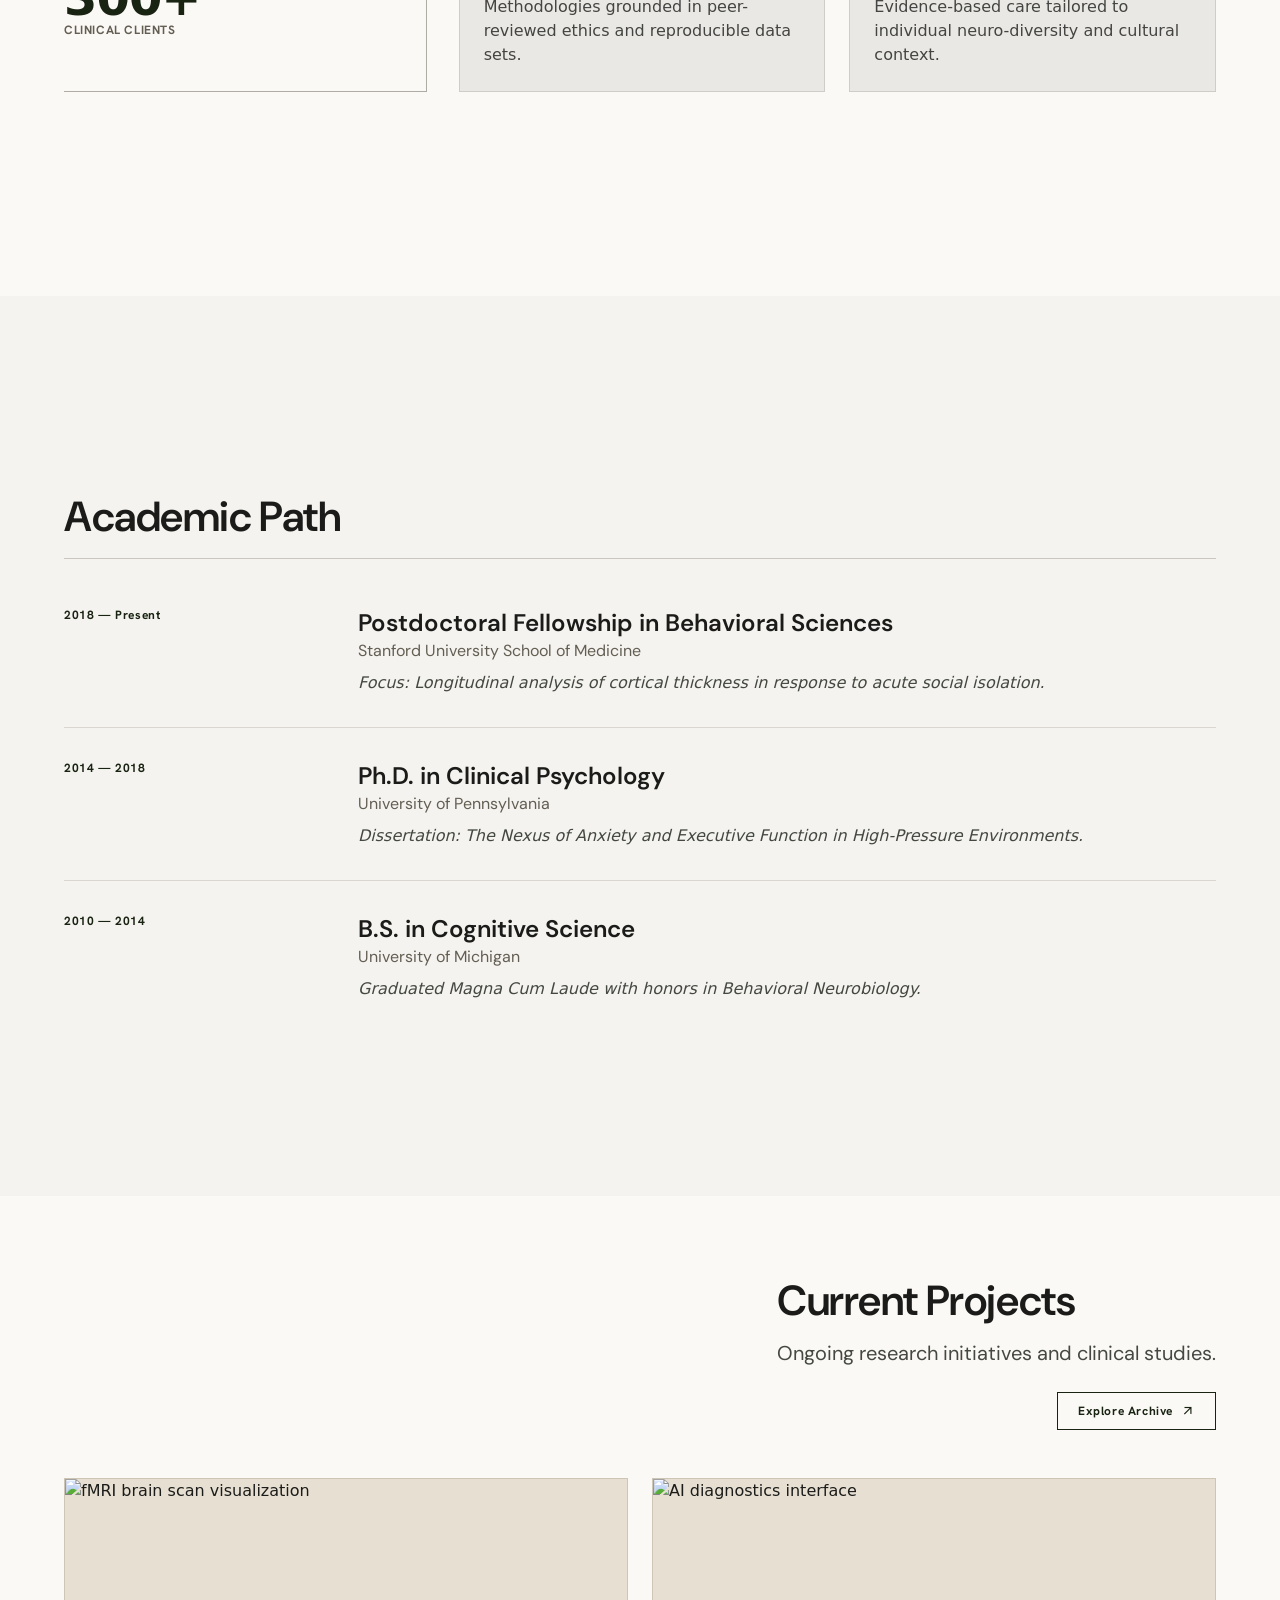
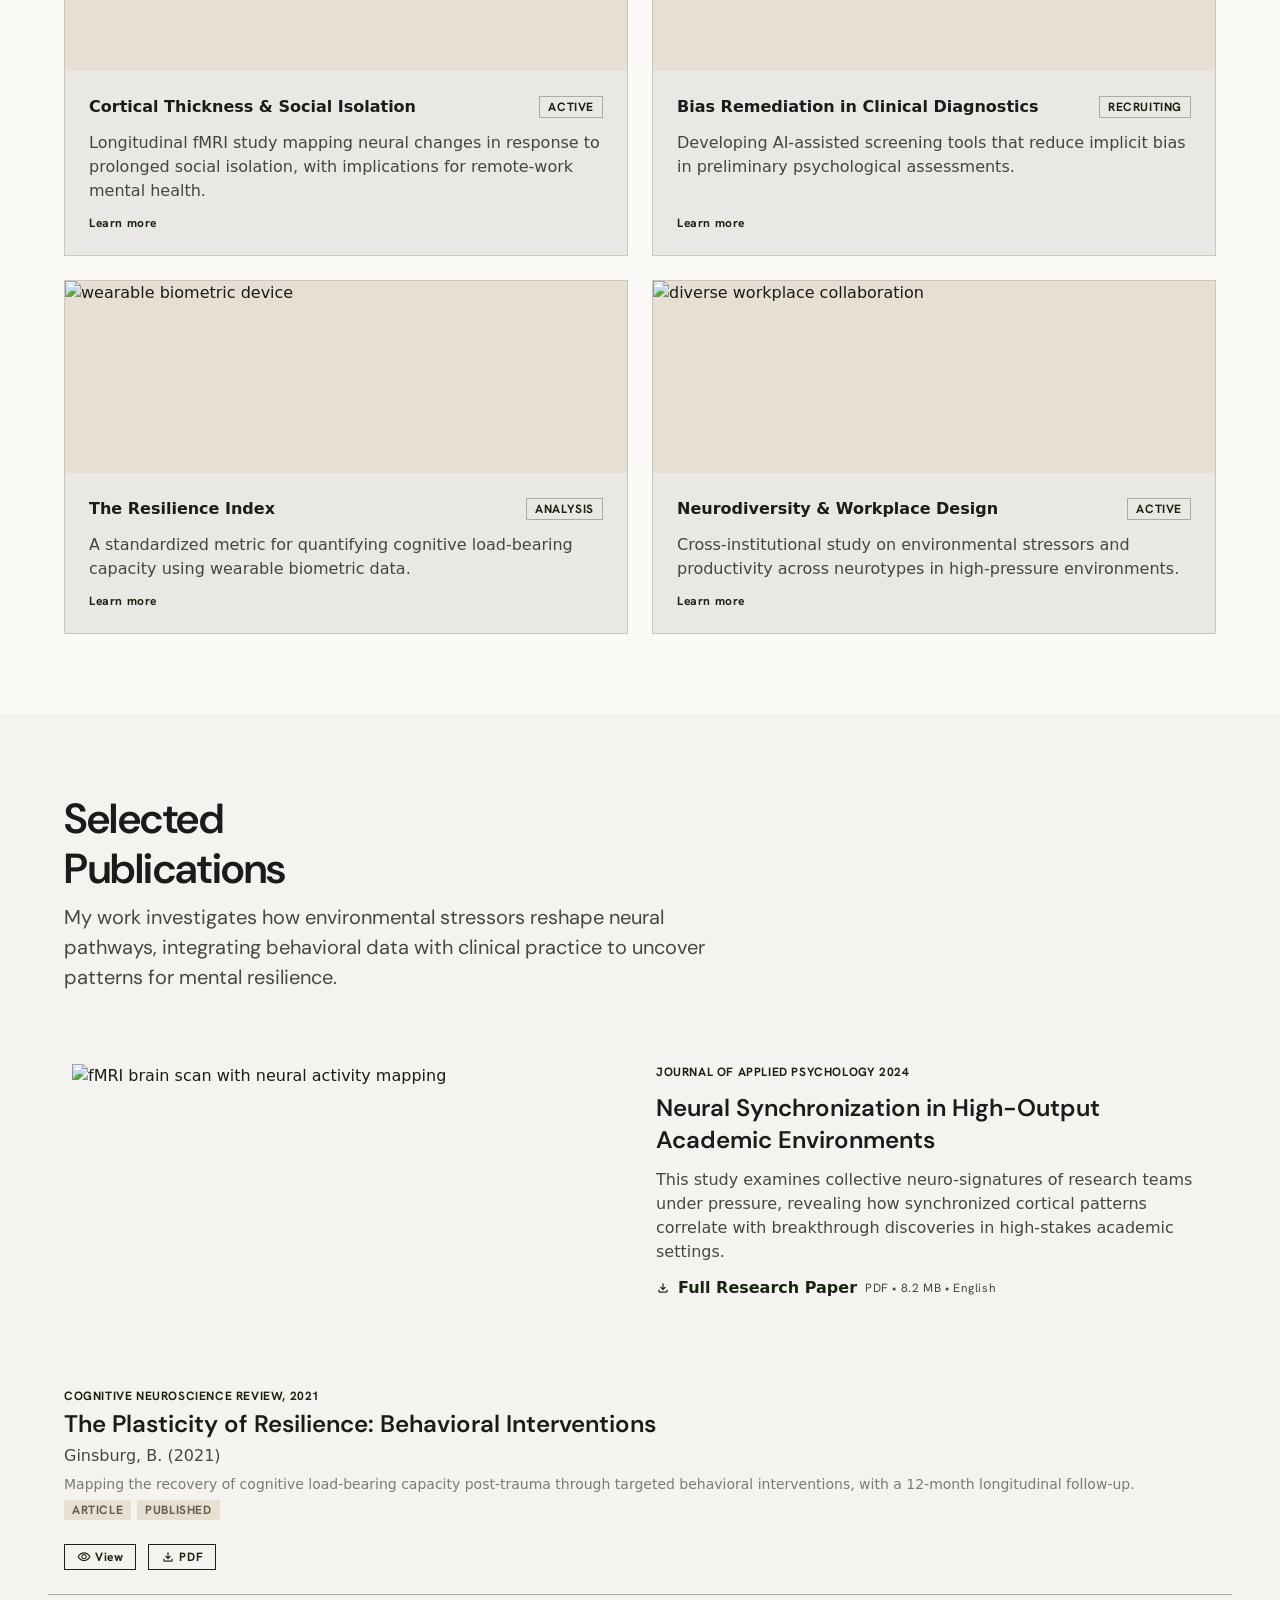
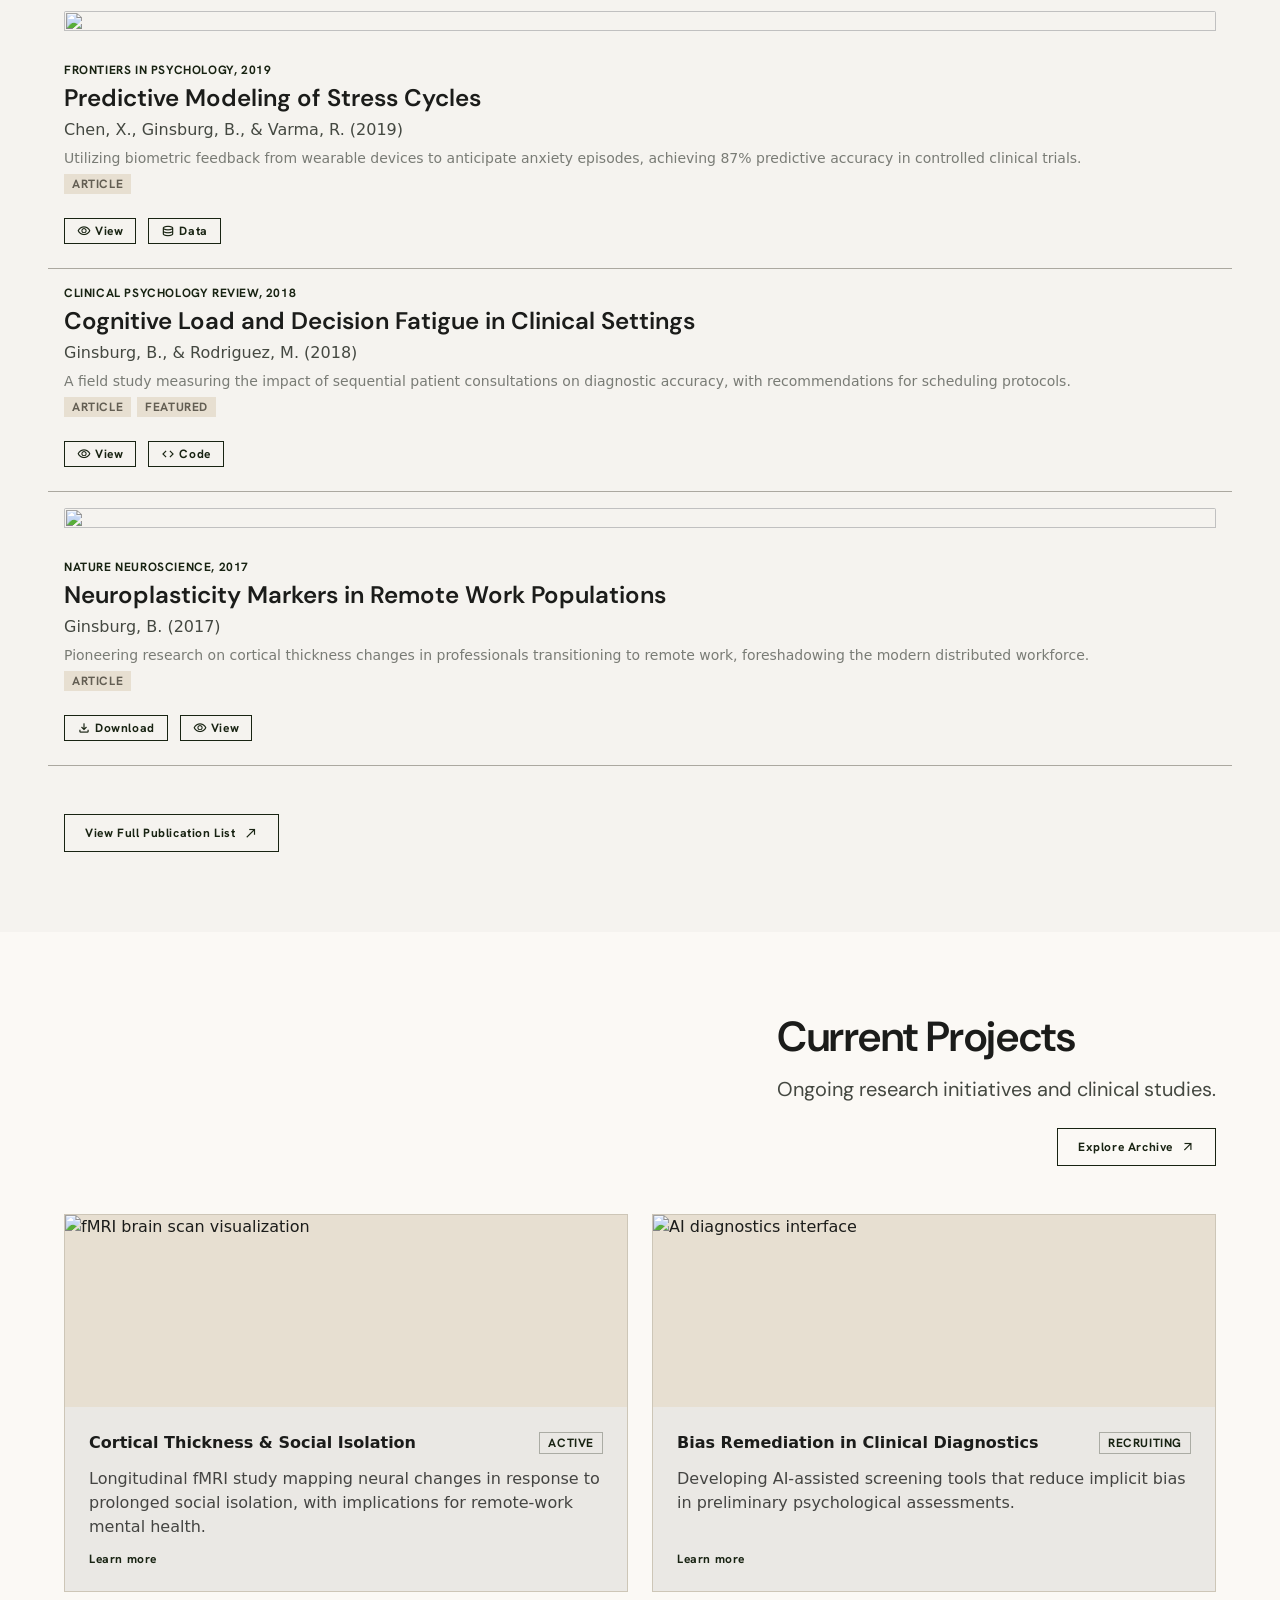
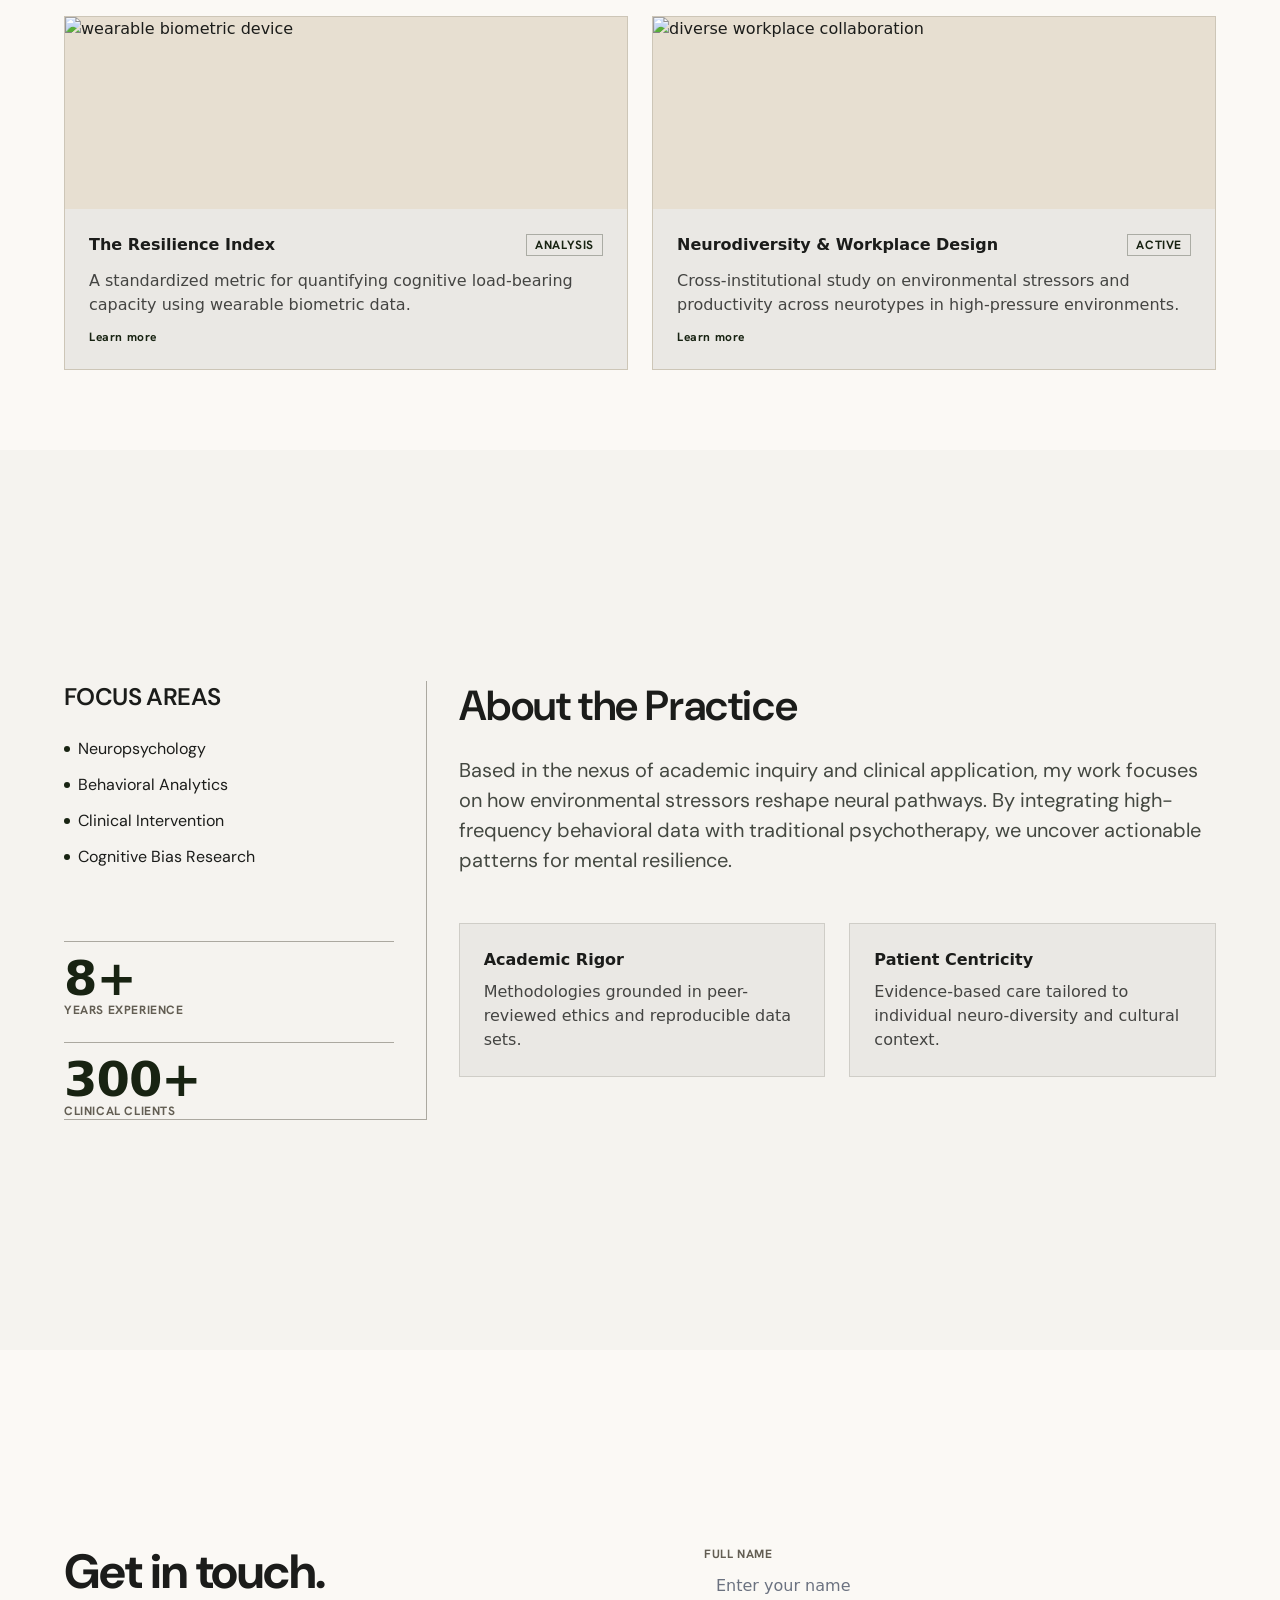
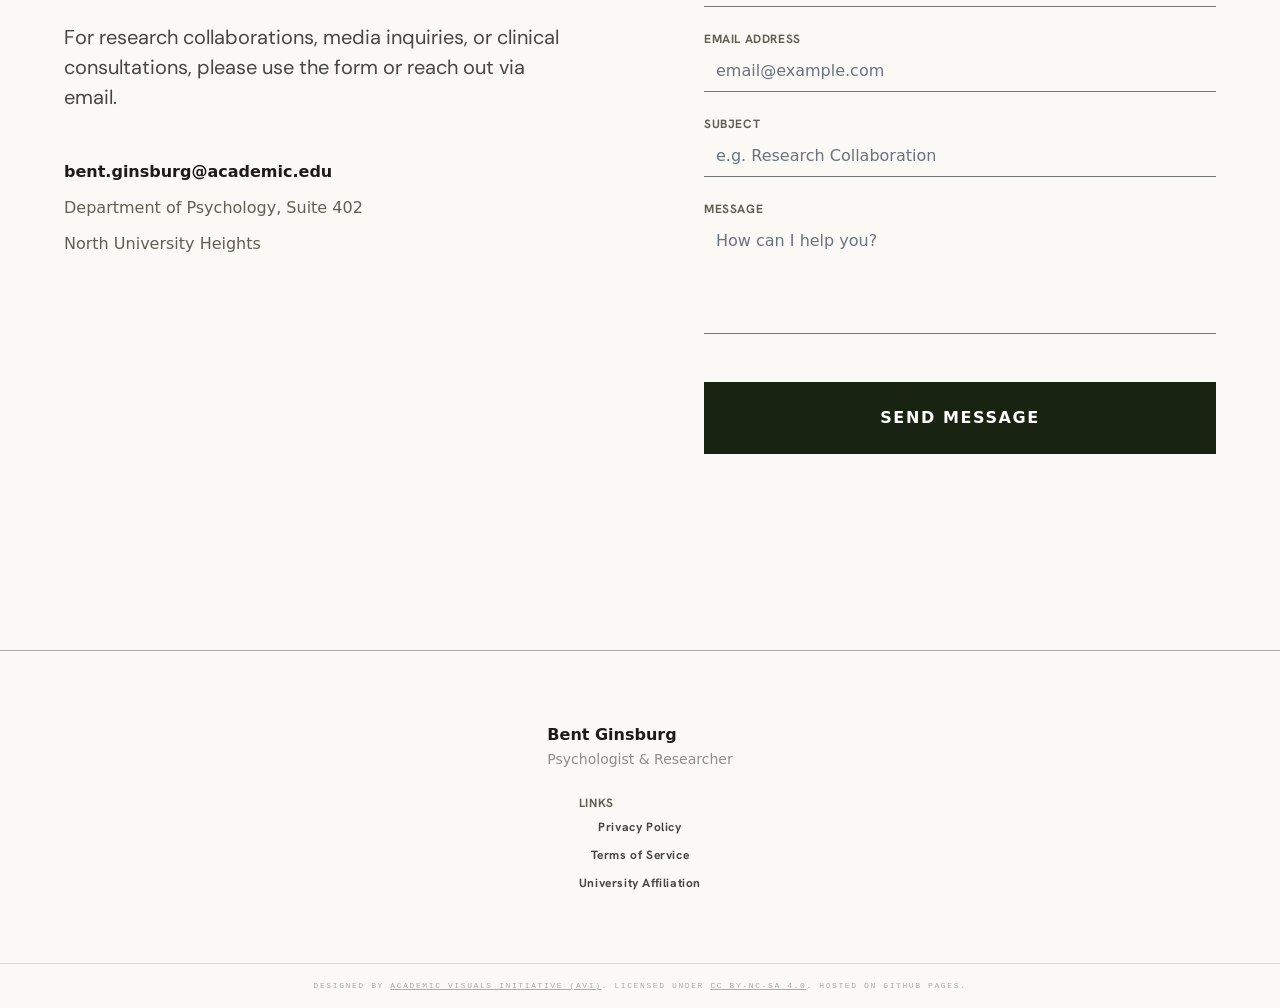
==== commit eb3b873c: "add" ====
--- a/index.html
+++ b/index.html
@@ -14,7 +14,7 @@
 <link rel="preload" href="css/tailwind.css" as="style" onload="this.rel='stylesheet'">
 <noscript><link rel="stylesheet" href="css/tailwind.css"></noscript>
 <style>:root{--color-primary:24 35 18;--color-on-primary:255 255 255;--color-primary-container:45 57 38;--color-on-primary-container:149 163 138;--color-primary-fixed:217 231 204;--color-primary-fixed-dim:189 203 177;--color-on-primary-fixed:19 30 14;--color-on-primary-fixed-variant:62 74 54;--color-secondary:99 94 83;--color-on-secondary:255 255 255;--color-secondary-container:231 223 209;--color-on-secondary-container:104 98 87;--color-secondary-fixed:234 225 212;--color-secondary-fixed-dim:205 197 185;--color-on-secondary-fixed:31 27 19;--color-on-secondary-fixed-variant:75 70 60;--color-tertiary:32 33 33;--color-on-tertiary:255 255 255;--color-tertiary-container:53 54 54;--color-on-tertiary-container:159 159 158;--color-tertiary-fixed:227 226 226;--color-tertiary-fixed-dim:199 198 198;--color-on-tertiary-fixed:27 28 28;--color-on-tertiary-fixed-variant:70 71 71;--color-error:186 26 26;--color-on-error:255 255 255;--color-error-container:255 218 214;--color-on-error-container:147 0 10;--color-background:251 249 245;--color-on-background:27 28 26;--color-surface:251 249 245;--color-on-surface:27 28 26;--color-surface-dim:219 218 214;--color-surface-bright:251 249 245;--color-surface-container-lowest:255 255 255;--color-surface-container-low:245 243 239;--color-surface-container:240 238 234;--color-surface-container-high:234 232 228;--color-surface-container-highest:228 226 222;--color-surface-variant:228 226 222;--color-on-surface-variant:68 72 65;--color-outline:117 120 112;--color-outline-variant:197 200 190;--color-inverse-surface:48 49 46;--color-inverse-on-surface:242 240 236;--color-inverse-primary:189 203 177;--color-surface-tint:85 98 77;}.dark{--color-primary:163 163 163;--color-on-primary:26 26 26;--color-primary-container:64 64 64;--color-on-primary-container:212 212 212;--color-primary-fixed:229 229 229;--color-primary-fixed-dim:163 163 163;--color-on-primary-fixed:26 26 26;--color-on-primary-fixed-variant:82 82 82;--color-secondary:205 197 185;--color-on-secondary:52 48 39;--color-secondary-container:75 70 60;--color-on-secondary-container:188 180 168;--color-secondary-fixed:234 225 212;--color-secondary-fixed-dim:205 197 185;--color-on-secondary-fixed:31 27 19;--color-on-secondary-fixed-variant:75 70 60;--color-tertiary:199 198 198;--color-on-tertiary:48 48 49;--color-tertiary-container:53 54 54;--color-on-tertiary-container:159 159 158;--color-tertiary-fixed:227 226 226;--color-tertiary-fixed-dim:199 198 198;--color-on-tertiary-fixed:27 28 28;--color-on-tertiary-fixed-variant:70 71 71;--color-error:255 180 171;--color-on-error:105 0 5;--color-error-container:147 0 10;--color-on-error-container:255 218 214;--color-background:19 20 18;--color-on-background:228 226 222;--color-surface:19 20 18;--color-on-surface:228 226 222;--color-surface-dim:19 20 18;--color-surface-bright:57 57 55;--color-surface-container-lowest:14 14 12;--color-surface-container-low:27 28 26;--color-surface-container:31 32 30;--color-surface-container-high:42 42 40;--color-surface-container-highest:52 53 50;--color-surface-variant:52 53 50;--color-on-surface-variant:197 200 190;--color-outline:143 146 137;--color-outline-variant:163 163 163;--color-inverse-surface:228 226 222;--color-inverse-on-surface:48 49 46;--color-inverse-primary:163 163 163;--color-surface-tint:163 163 163;}</style>
-<style>.dark body{background-color:#131412;color:#e4e2de;}.material-symbols-outlined{font-variation-settings:'FILL' 0,'wght' 400,'GRAD' 0,'opsz' 24;width:1em;overflow:hidden;}body{background-color:#fbf9f5;color:#1b1c1a;font-family:system-ui,-apple-system,sans-serif}.fixed{position:fixed}.top-0{top:0}.left-0{left:0}.z-50{z-index:50}.w-full{width:100%}section[id]{min-height:100vh}.px-margin-page{padding-left:4rem;padding-right:4rem}.mt-24{margin-top:6rem}.text-headline-sm{font-size:24px;line-height:32px;font-weight:600}.text-body-md{font-size:16px;line-height:24px}.text-body-lg{font-size:20px;line-height:1.5}.max-w-2xl{max-width:42rem}.max-w-7xl{max-width:80rem}.mx-auto{margin-left:auto;margin-right:auto}.flex{display:flex}.flex-col{flex-direction:column}.items-center{align-items:center}.justify-between{justify-content:space-between}.gap-stack-md{gap:1.5rem}@media(min-width:768px){.md\\:text-display-lg{font-size:84px}#navLinks,#navLinks+div{display:flex!important}#mobile-menu-btn,.mobile-menu{display:none!important}}</style>
+<style>.dark body{background-color:#131412;color:#e4e2de;}.material-symbols-outlined{font-variation-settings:'FILL' 0,'wght' 400,'GRAD' 0,'opsz' 24;width:1em;overflow:hidden;}body{background-color:#fbf9f5;color:#1b1c1a;font-family:system-ui,-apple-system,sans-serif}.hidden{display:none}.fixed{position:fixed}.top-0{top:0}.left-0{left:0}.z-50{z-index:50}.w-full{width:100%}section[id]{min-height:100vh}.px-margin-page{padding-left:4rem;padding-right:4rem}.mt-24{margin-top:6rem}.text-headline-sm{font-size:24px;line-height:32px;font-weight:600}.text-body-md{font-size:16px;line-height:24px}.text-body-lg{font-size:20px;line-height:1.5}.max-w-2xl{max-width:42rem}.max-w-7xl{max-width:80rem}.mx-auto{margin-left:auto;margin-right:auto}.flex{display:flex}.flex-col{flex-direction:column}.items-center{align-items:center}.justify-between{justify-content:space-between}.justify-center{justify-content:center}.gap-1{gap:.25rem}.gap-stack-sm{gap:.75rem}.gap-stack-md{gap:1.5rem}.gap-gutter-grid{gap:2rem}.-mr-2{margin-right:-.5rem}.text-sm{font-size:.875rem}.font-bold{font-weight:700}.leading-tight{line-height:1.25}.tracking-tighter{letter-spacing:-.05em}.border{border-width:1px}.border-b{border-bottom-width:1px}.border-t{border-top-width:1px}.py-20{padding-top:5rem;padding-bottom:5rem}@media(min-width:768px){.md\\:text-display-lg{font-size:84px}#navLinks,#navLinks+div{display:flex!important}#mobile-menu-btn,.mobile-menu{display:none!important}}</style>
 <style>.editorial-divider{border-bottom:1px solid rgba(99,94,83,0.3);}.dark .editorial-divider{border-bottom:1px solid rgba(163,163,163,0.2);}.vertical-divider{border-right:1px solid rgba(99,94,83,0.3);}.dark .vertical-divider{border-right:1px solid rgba(163,163,163,0.2);}</style>
 <style>.mobile-menu{position:fixed;inset:0;z-index:90;display:flex;flex-direction:column;justify-content:center;align-items:center;padding:10%;background:rgb(251 249 245 / 0.98);backdrop-filter:blur(16px);opacity:0;pointer-events:none;transition:opacity 0.4s ease;}.dark .mobile-menu{background:rgb(19 20 18 / 0.98);}.mobile-menu.open{opacity:1;pointer-events:auto;}.mobile-menu-close{position:absolute;top:1.5rem;right:1.5rem;background:none;border:none;outline:none;cursor:pointer;color:rgb(27 28 26);padding:0.5rem;}.mobile-menu a:focus,.mobile-menu button:focus{outline:none;}.dark .mobile-menu-close{color:rgb(228 226 222);}.menu-row{border-bottom:1px solid rgba(0 0 0 / 0.1);padding:12px 0;width:100%;max-width:28rem;position:relative;overflow:hidden;}.dark .menu-row{border-bottom:1px solid rgba(255 255 255 / 0.1);}.menu-row a{color:rgb(27 28 26);text-decoration:none;font-size:clamp(1.8rem,7vw,4rem);font-weight:300;display:block;position:relative;z-index:2;text-align:center;transition:transform 0.3s ease,color 0.3s ease;}.menu-row a.font-bold{font-weight:300!important;}.menu-row a.border-b-2,.menu-row a.border-primary,.menu-row a.pb-1{border-bottom:none!important;padding-bottom:0!important;}.menu-row:has(a.text-primary){background:rgba(0 0 0 / 0.05);border-radius:0.25rem;}.dark .menu-row:has(a.text-primary){background:rgba(255 255 255 / 0.08);}.dark .menu-row a{color:rgb(228 226 222);}.menu-row:hover a{transform:scale(1.05);color:var(--row-hover-color, rgb(24 35 18));}.menu-footer{margin-top:2rem;display:flex;justify-content:center;align-items:center;gap:1.5rem;padding-top:1.5rem;width:100%;max-width:28rem;}.menu-toggle-icon{color:rgb(27 28 26);}.dark .menu-toggle-icon{color:rgb(228 226 222);}</style>
 </head>
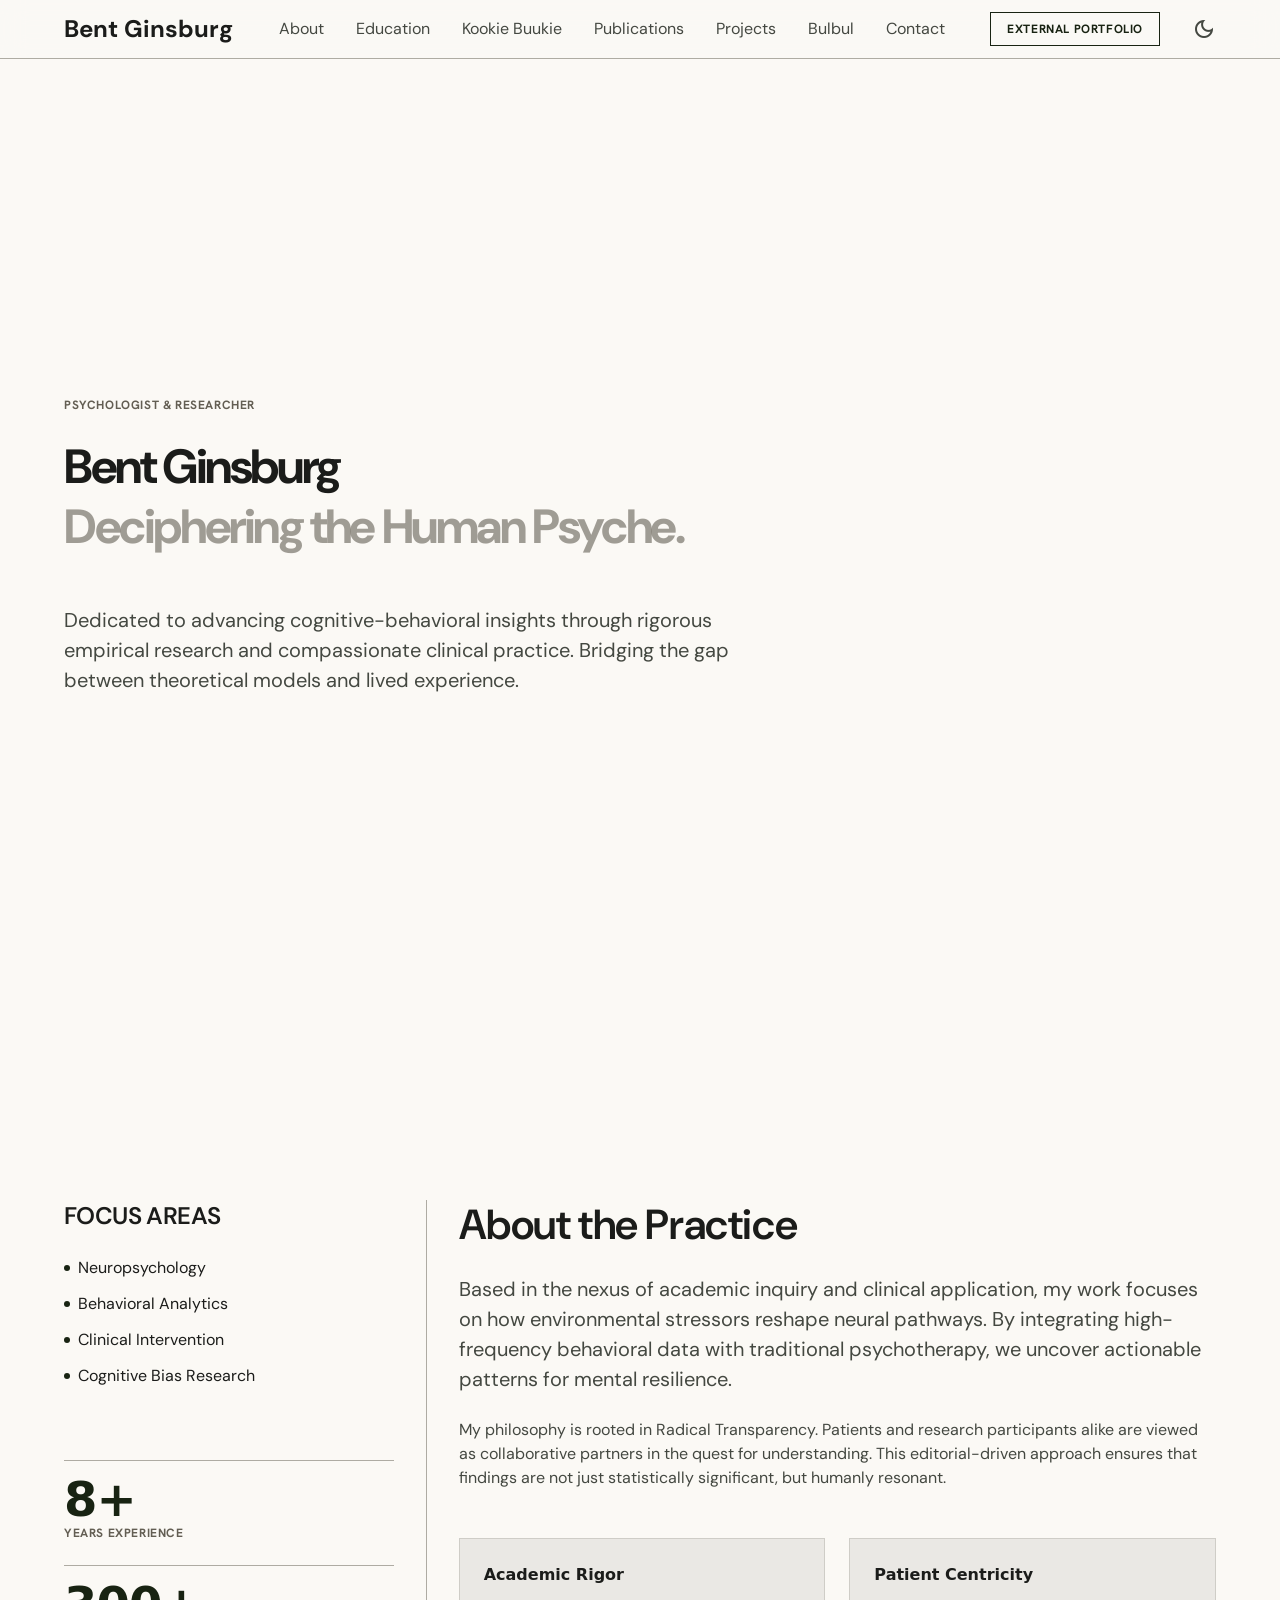
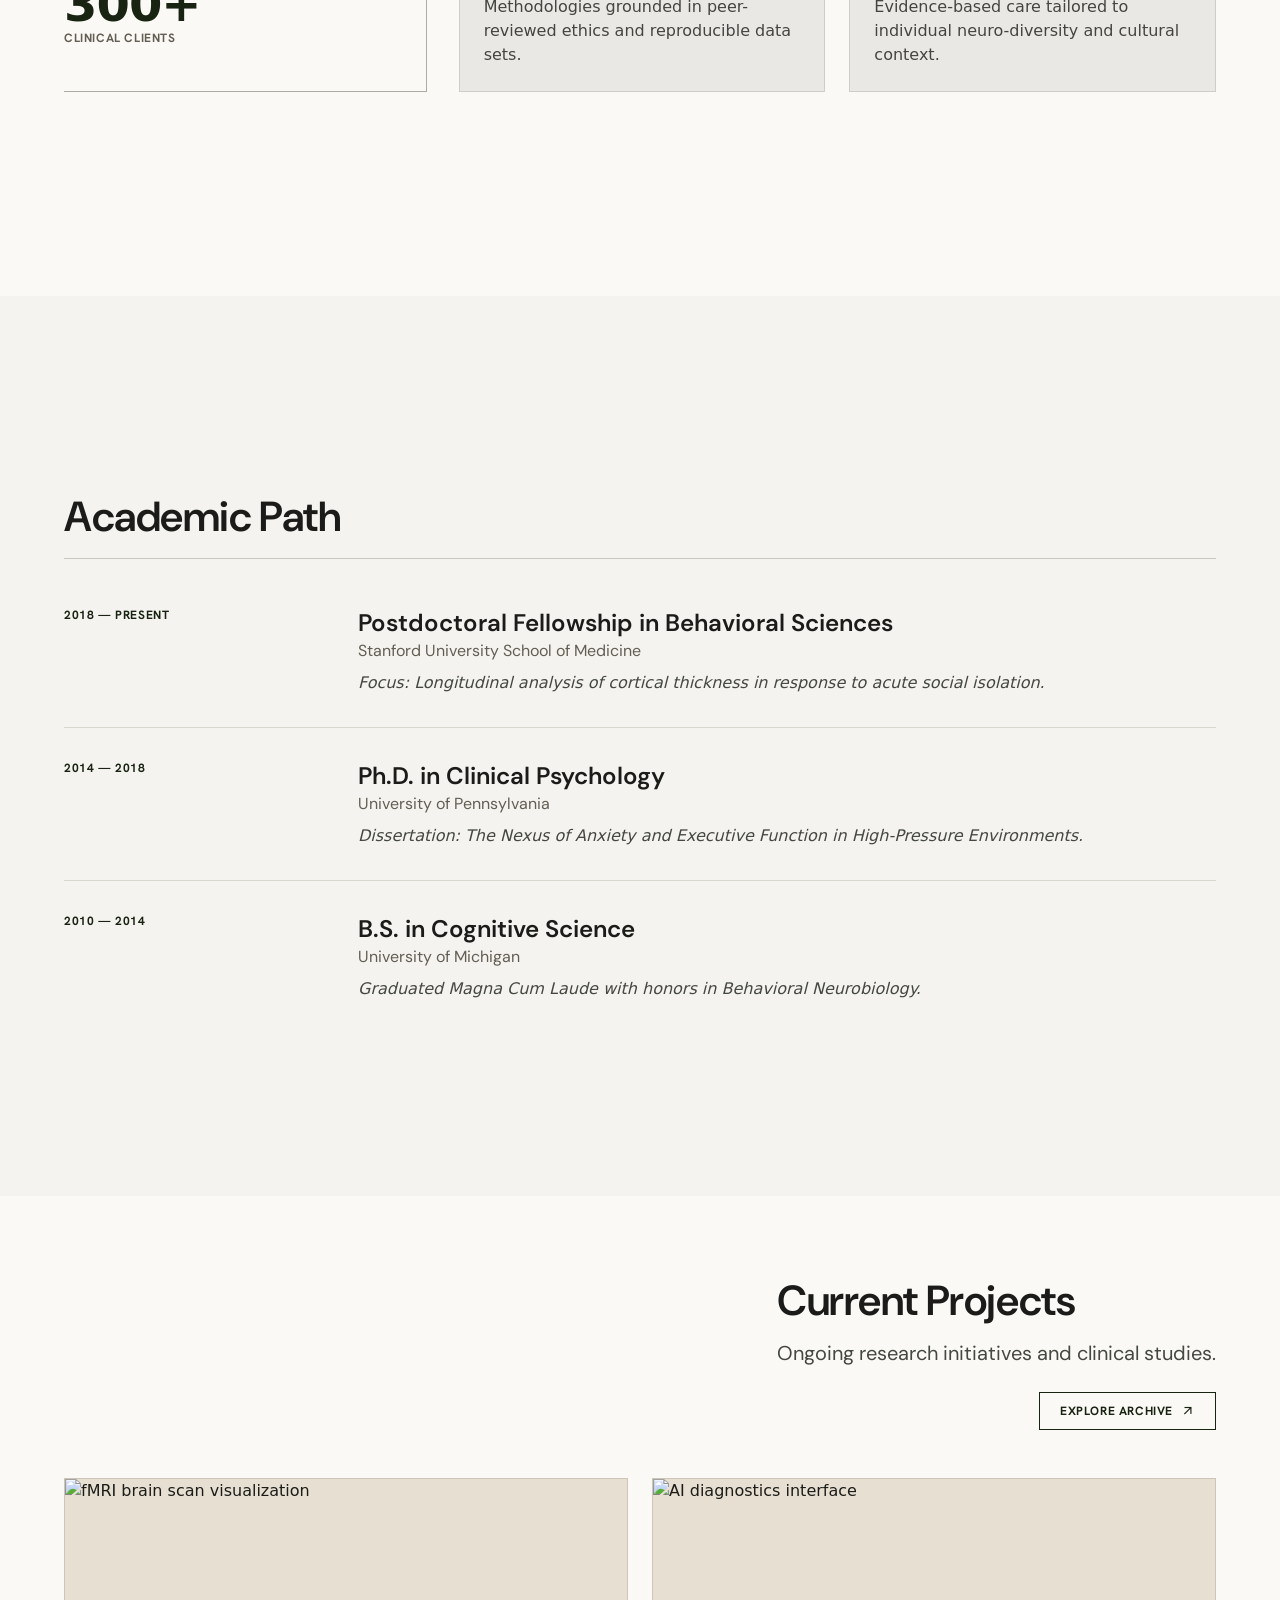
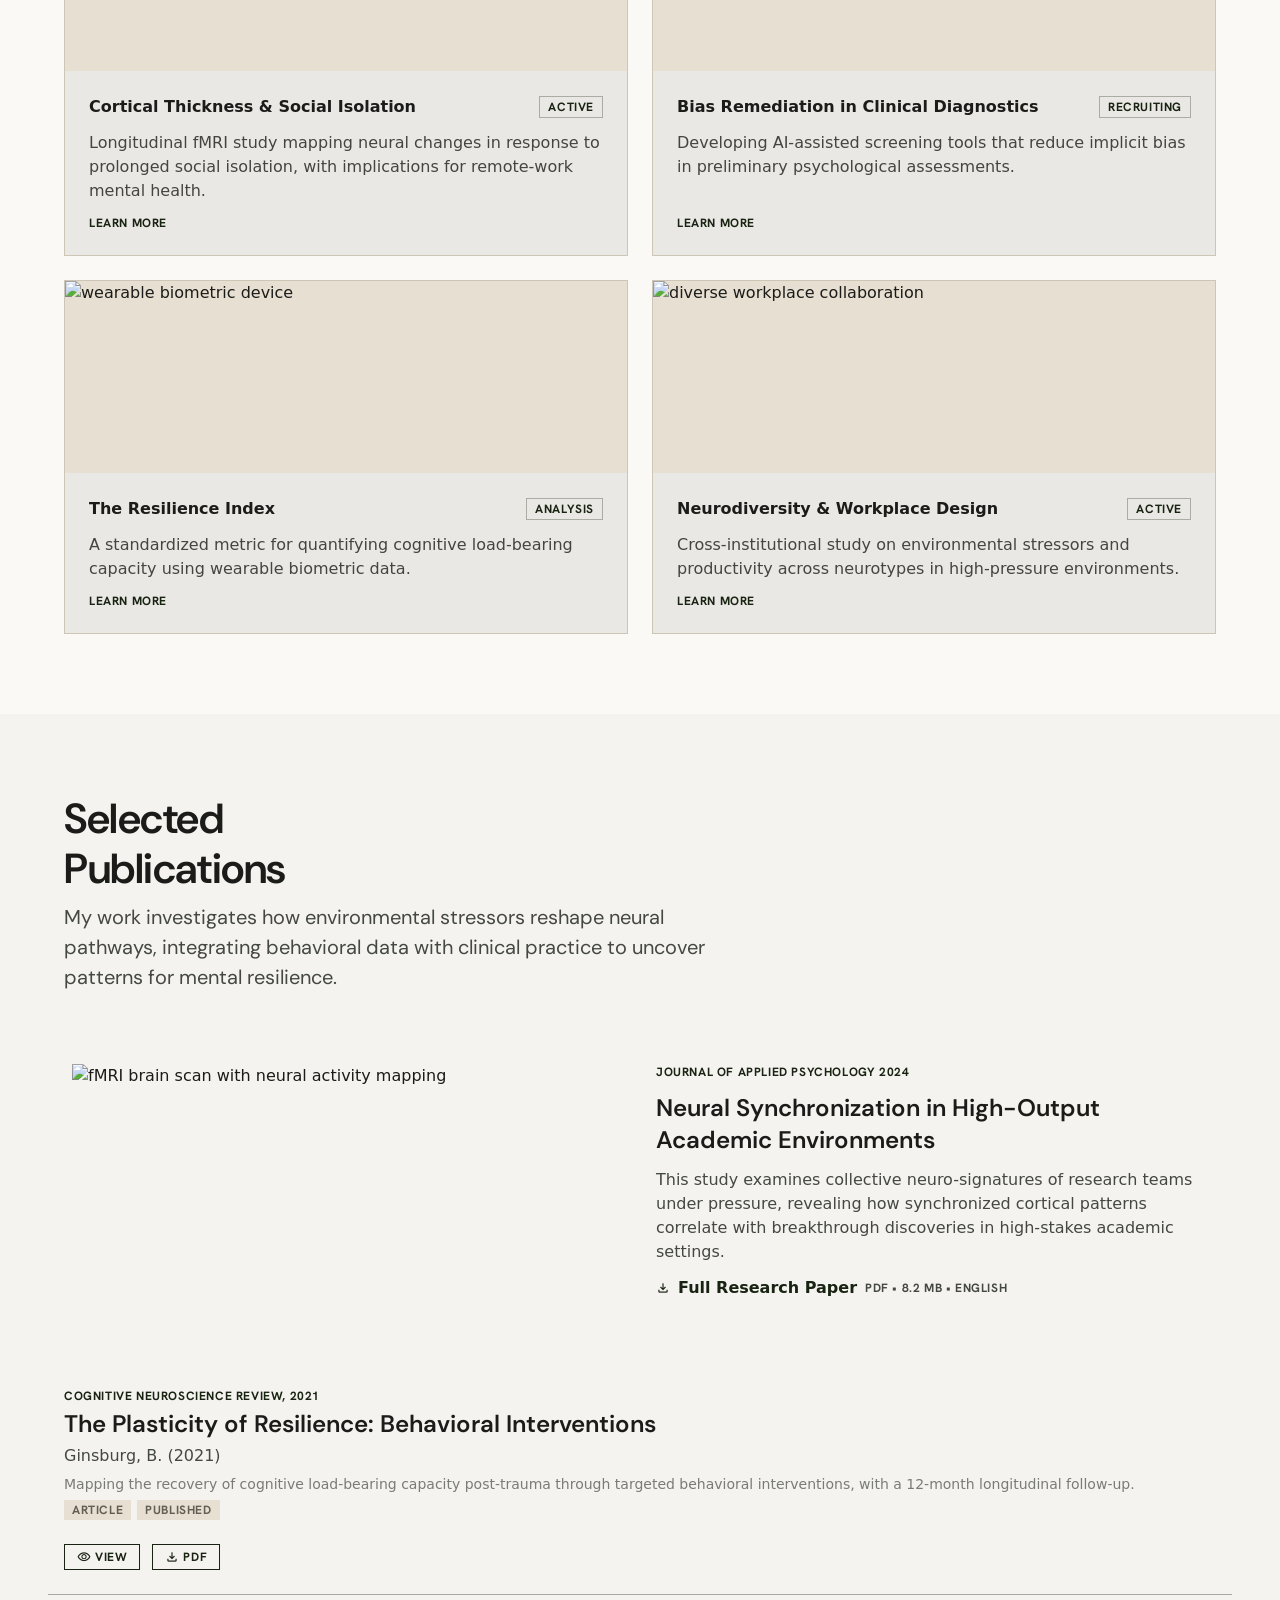
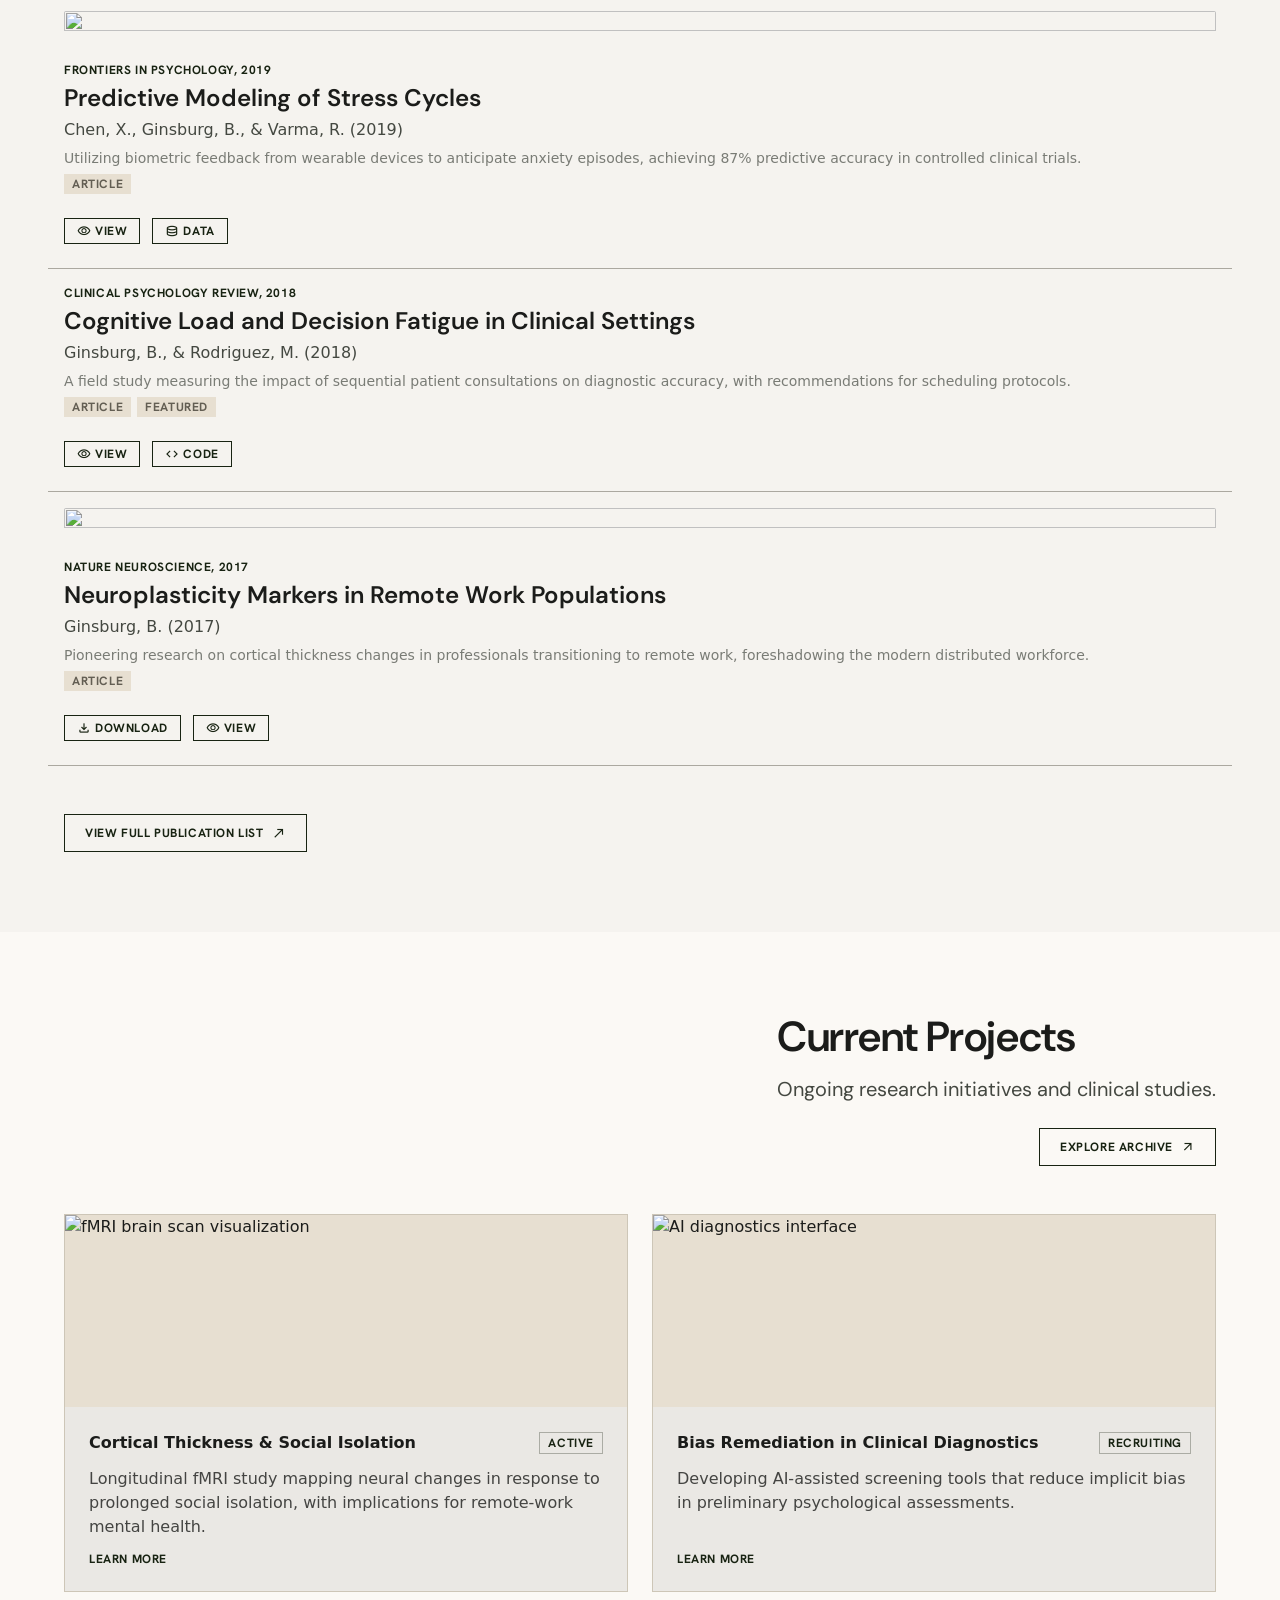
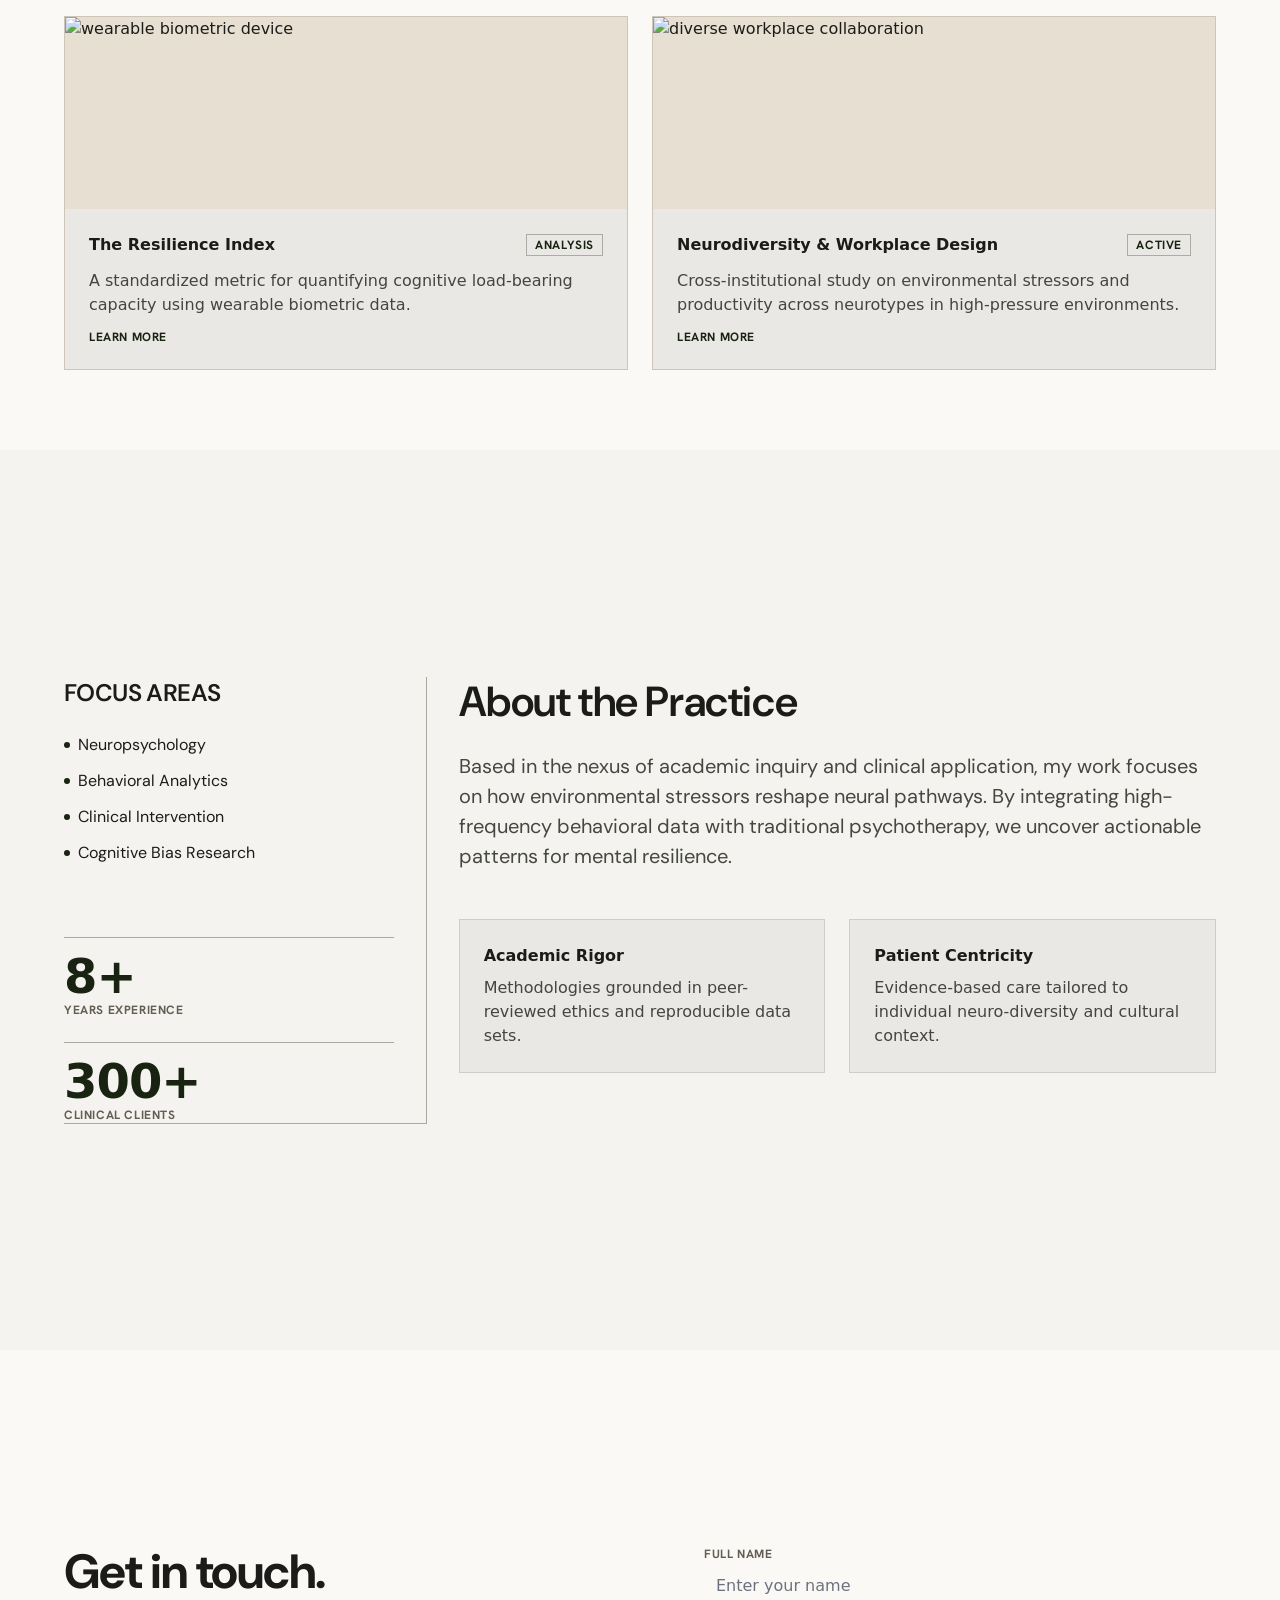
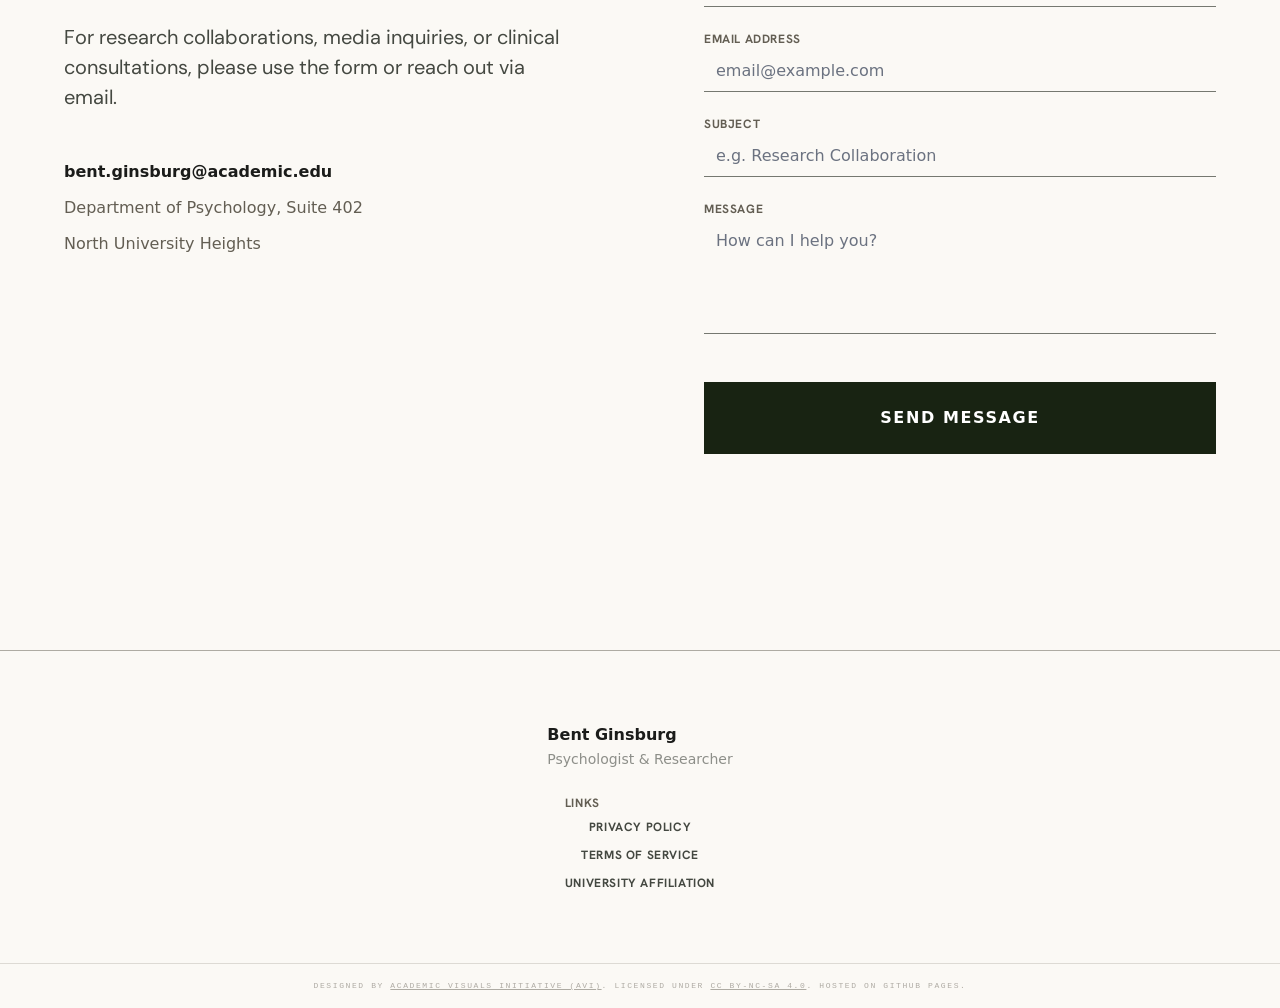
==== commit 64d12862: "ok" ====
--- a/index.html
+++ b/index.html
@@ -14,7 +14,7 @@
 <link rel="preload" href="css/tailwind.css" as="style" onload="this.rel='stylesheet'">
 <noscript><link rel="stylesheet" href="css/tailwind.css"></noscript>
 <style>:root{--color-primary:24 35 18;--color-on-primary:255 255 255;--color-primary-container:45 57 38;--color-on-primary-container:149 163 138;--color-primary-fixed:217 231 204;--color-primary-fixed-dim:189 203 177;--color-on-primary-fixed:19 30 14;--color-on-primary-fixed-variant:62 74 54;--color-secondary:99 94 83;--color-on-secondary:255 255 255;--color-secondary-container:231 223 209;--color-on-secondary-container:104 98 87;--color-secondary-fixed:234 225 212;--color-secondary-fixed-dim:205 197 185;--color-on-secondary-fixed:31 27 19;--color-on-secondary-fixed-variant:75 70 60;--color-tertiary:32 33 33;--color-on-tertiary:255 255 255;--color-tertiary-container:53 54 54;--color-on-tertiary-container:159 159 158;--color-tertiary-fixed:227 226 226;--color-tertiary-fixed-dim:199 198 198;--color-on-tertiary-fixed:27 28 28;--color-on-tertiary-fixed-variant:70 71 71;--color-error:186 26 26;--color-on-error:255 255 255;--color-error-container:255 218 214;--color-on-error-container:147 0 10;--color-background:251 249 245;--color-on-background:27 28 26;--color-surface:251 249 245;--color-on-surface:27 28 26;--color-surface-dim:219 218 214;--color-surface-bright:251 249 245;--color-surface-container-lowest:255 255 255;--color-surface-container-low:245 243 239;--color-surface-container:240 238 234;--color-surface-container-high:234 232 228;--color-surface-container-highest:228 226 222;--color-surface-variant:228 226 222;--color-on-surface-variant:68 72 65;--color-outline:117 120 112;--color-outline-variant:197 200 190;--color-inverse-surface:48 49 46;--color-inverse-on-surface:242 240 236;--color-inverse-primary:189 203 177;--color-surface-tint:85 98 77;}.dark{--color-primary:163 163 163;--color-on-primary:26 26 26;--color-primary-container:64 64 64;--color-on-primary-container:212 212 212;--color-primary-fixed:229 229 229;--color-primary-fixed-dim:163 163 163;--color-on-primary-fixed:26 26 26;--color-on-primary-fixed-variant:82 82 82;--color-secondary:205 197 185;--color-on-secondary:52 48 39;--color-secondary-container:75 70 60;--color-on-secondary-container:188 180 168;--color-secondary-fixed:234 225 212;--color-secondary-fixed-dim:205 197 185;--color-on-secondary-fixed:31 27 19;--color-on-secondary-fixed-variant:75 70 60;--color-tertiary:199 198 198;--color-on-tertiary:48 48 49;--color-tertiary-container:53 54 54;--color-on-tertiary-container:159 159 158;--color-tertiary-fixed:227 226 226;--color-tertiary-fixed-dim:199 198 198;--color-on-tertiary-fixed:27 28 28;--color-on-tertiary-fixed-variant:70 71 71;--color-error:255 180 171;--color-on-error:105 0 5;--color-error-container:147 0 10;--color-on-error-container:255 218 214;--color-background:19 20 18;--color-on-background:228 226 222;--color-surface:19 20 18;--color-on-surface:228 226 222;--color-surface-dim:19 20 18;--color-surface-bright:57 57 55;--color-surface-container-lowest:14 14 12;--color-surface-container-low:27 28 26;--color-surface-container:31 32 30;--color-surface-container-high:42 42 40;--color-surface-container-highest:52 53 50;--color-surface-variant:52 53 50;--color-on-surface-variant:197 200 190;--color-outline:143 146 137;--color-outline-variant:163 163 163;--color-inverse-surface:228 226 222;--color-inverse-on-surface:48 49 46;--color-inverse-primary:163 163 163;--color-surface-tint:163 163 163;}</style>
-<style>.dark body{background-color:#131412;color:#e4e2de;}.material-symbols-outlined{font-variation-settings:'FILL' 0,'wght' 400,'GRAD' 0,'opsz' 24;width:1em;overflow:hidden;}body{background-color:#fbf9f5;color:#1b1c1a;font-family:system-ui,-apple-system,sans-serif}.hidden{display:none}.fixed{position:fixed}.top-0{top:0}.left-0{left:0}.z-50{z-index:50}.w-full{width:100%}section[id]{min-height:100vh}.px-margin-page{padding-left:4rem;padding-right:4rem}.mt-24{margin-top:6rem}.text-headline-sm{font-size:24px;line-height:32px;font-weight:600}.text-body-md{font-size:16px;line-height:24px}.text-body-lg{font-size:20px;line-height:1.5}.max-w-2xl{max-width:42rem}.max-w-7xl{max-width:80rem}.mx-auto{margin-left:auto;margin-right:auto}.flex{display:flex}.flex-col{flex-direction:column}.items-center{align-items:center}.justify-between{justify-content:space-between}.justify-center{justify-content:center}.gap-1{gap:.25rem}.gap-stack-sm{gap:.75rem}.gap-stack-md{gap:1.5rem}.gap-gutter-grid{gap:2rem}.-mr-2{margin-right:-.5rem}.text-sm{font-size:.875rem}.font-bold{font-weight:700}.leading-tight{line-height:1.25}.tracking-tighter{letter-spacing:-.05em}.border{border-width:1px}.border-b{border-bottom-width:1px}.border-t{border-top-width:1px}.py-20{padding-top:5rem;padding-bottom:5rem}@media(min-width:768px){.md\\:text-display-lg{font-size:84px}#navLinks,#navLinks+div{display:flex!important}#mobile-menu-btn,.mobile-menu{display:none!important}}</style>
+<style>.dark body{background-color:#131412;color:#e4e2de;}.material-symbols-outlined{font-variation-settings:'FILL' 0,'wght' 400,'GRAD' 0,'opsz' 24;width:1em;overflow:hidden;}body{background-color:#fbf9f5;color:#1b1c1a;font-family:system-ui,-apple-system,sans-serif;margin:0}.hidden{display:none}.py-stack-sm{padding-top:.75rem;padding-bottom:.75rem}.fixed{position:fixed}.top-0{top:0}.left-0{left:0}.z-50{z-index:50}.w-full{width:100%}section[id]{min-height:100vh}.px-margin-page{padding-left:4rem;padding-right:4rem}.mt-24{margin-top:6rem}.text-headline-sm{font-size:24px;line-height:32px;font-weight:600}.text-body-md{font-size:16px;line-height:24px}.text-body-lg{font-size:20px;line-height:1.5}.text-display-lg-mobile{font-size:48px;line-height:52px;font-weight:700;letter-spacing:-.02em}.text-label-caps{font-size:12px;line-height:16px;font-weight:700;letter-spacing:.05em;text-transform:uppercase}.max-w-2xl{max-width:42rem}.max-w-7xl{max-width:80rem}.mx-auto{margin-left:auto;margin-right:auto}.flex{display:flex}.flex-col{flex-direction:column}.items-center{align-items:center}.justify-between{justify-content:space-between}.justify-center{justify-content:center}.gap-1{gap:.25rem}.gap-stack-sm{gap:.75rem}.gap-stack-md{gap:1.5rem}.gap-gutter-grid{gap:2rem}.-mr-2{margin-right:-.5rem}.text-sm{font-size:.875rem}.font-bold{font-weight:700}.leading-tight{line-height:1.25}.tracking-tighter{letter-spacing:-.05em}.border{border-width:1px}.border-b{border-bottom-width:1px}.border-t{border-top-width:1px}.py-20{padding-top:5rem;padding-bottom:5rem}@media(min-width:768px){.md\\:text-display-lg{font-size:84px}#navLinks,#navLinks+div{display:flex!important}#mobile-menu-btn,.mobile-menu{display:none!important}}</style>
 <style>.editorial-divider{border-bottom:1px solid rgba(99,94,83,0.3);}.dark .editorial-divider{border-bottom:1px solid rgba(163,163,163,0.2);}.vertical-divider{border-right:1px solid rgba(99,94,83,0.3);}.dark .vertical-divider{border-right:1px solid rgba(163,163,163,0.2);}</style>
 <style>.mobile-menu{position:fixed;inset:0;z-index:90;display:flex;flex-direction:column;justify-content:center;align-items:center;padding:10%;background:rgb(251 249 245 / 0.98);backdrop-filter:blur(16px);opacity:0;pointer-events:none;transition:opacity 0.4s ease;}.dark .mobile-menu{background:rgb(19 20 18 / 0.98);}.mobile-menu.open{opacity:1;pointer-events:auto;}.mobile-menu-close{position:absolute;top:1.5rem;right:1.5rem;background:none;border:none;outline:none;cursor:pointer;color:rgb(27 28 26);padding:0.5rem;}.mobile-menu a:focus,.mobile-menu button:focus{outline:none;}.dark .mobile-menu-close{color:rgb(228 226 222);}.menu-row{border-bottom:1px solid rgba(0 0 0 / 0.1);padding:12px 0;width:100%;max-width:28rem;position:relative;overflow:hidden;}.dark .menu-row{border-bottom:1px solid rgba(255 255 255 / 0.1);}.menu-row a{color:rgb(27 28 26);text-decoration:none;font-size:clamp(1.8rem,7vw,4rem);font-weight:300;display:block;position:relative;z-index:2;text-align:center;transition:transform 0.3s ease,color 0.3s ease;}.menu-row a.font-bold{font-weight:300!important;}.menu-row a.border-b-2,.menu-row a.border-primary,.menu-row a.pb-1{border-bottom:none!important;padding-bottom:0!important;}.menu-row:has(a.text-primary){background:rgba(0 0 0 / 0.05);border-radius:0.25rem;}.dark .menu-row:has(a.text-primary){background:rgba(255 255 255 / 0.08);}.dark .menu-row a{color:rgb(228 226 222);}.menu-row:hover a{transform:scale(1.05);color:var(--row-hover-color, rgb(24 35 18));}.menu-footer{margin-top:2rem;display:flex;justify-content:center;align-items:center;gap:1.5rem;padding-top:1.5rem;width:100%;max-width:28rem;}.menu-toggle-icon{color:rgb(27 28 26);}.dark .menu-toggle-icon{color:rgb(228 226 222);}</style>
 </head>
@@ -76,5 +76,16 @@
 </div>
 </footer>
 <script src="https://cdn.jsdelivr.net/npm/@emailjs/browser@4/dist/email.min.js" async></script>
+<script>
+let cls = 0;
+new PerformanceObserver((entryList) => {
+  for (const entry of entryList.getEntries()) {
+    if (!entry.hadRecentInput) {
+      cls += entry.value;
+      console.log('CLS:', cls, entry);
+    }
+  }
+}).observe({type: 'layout-shift', buffered: true});
+</script>
 <script type="module" src="js/main.js"></script>
 </body></html>
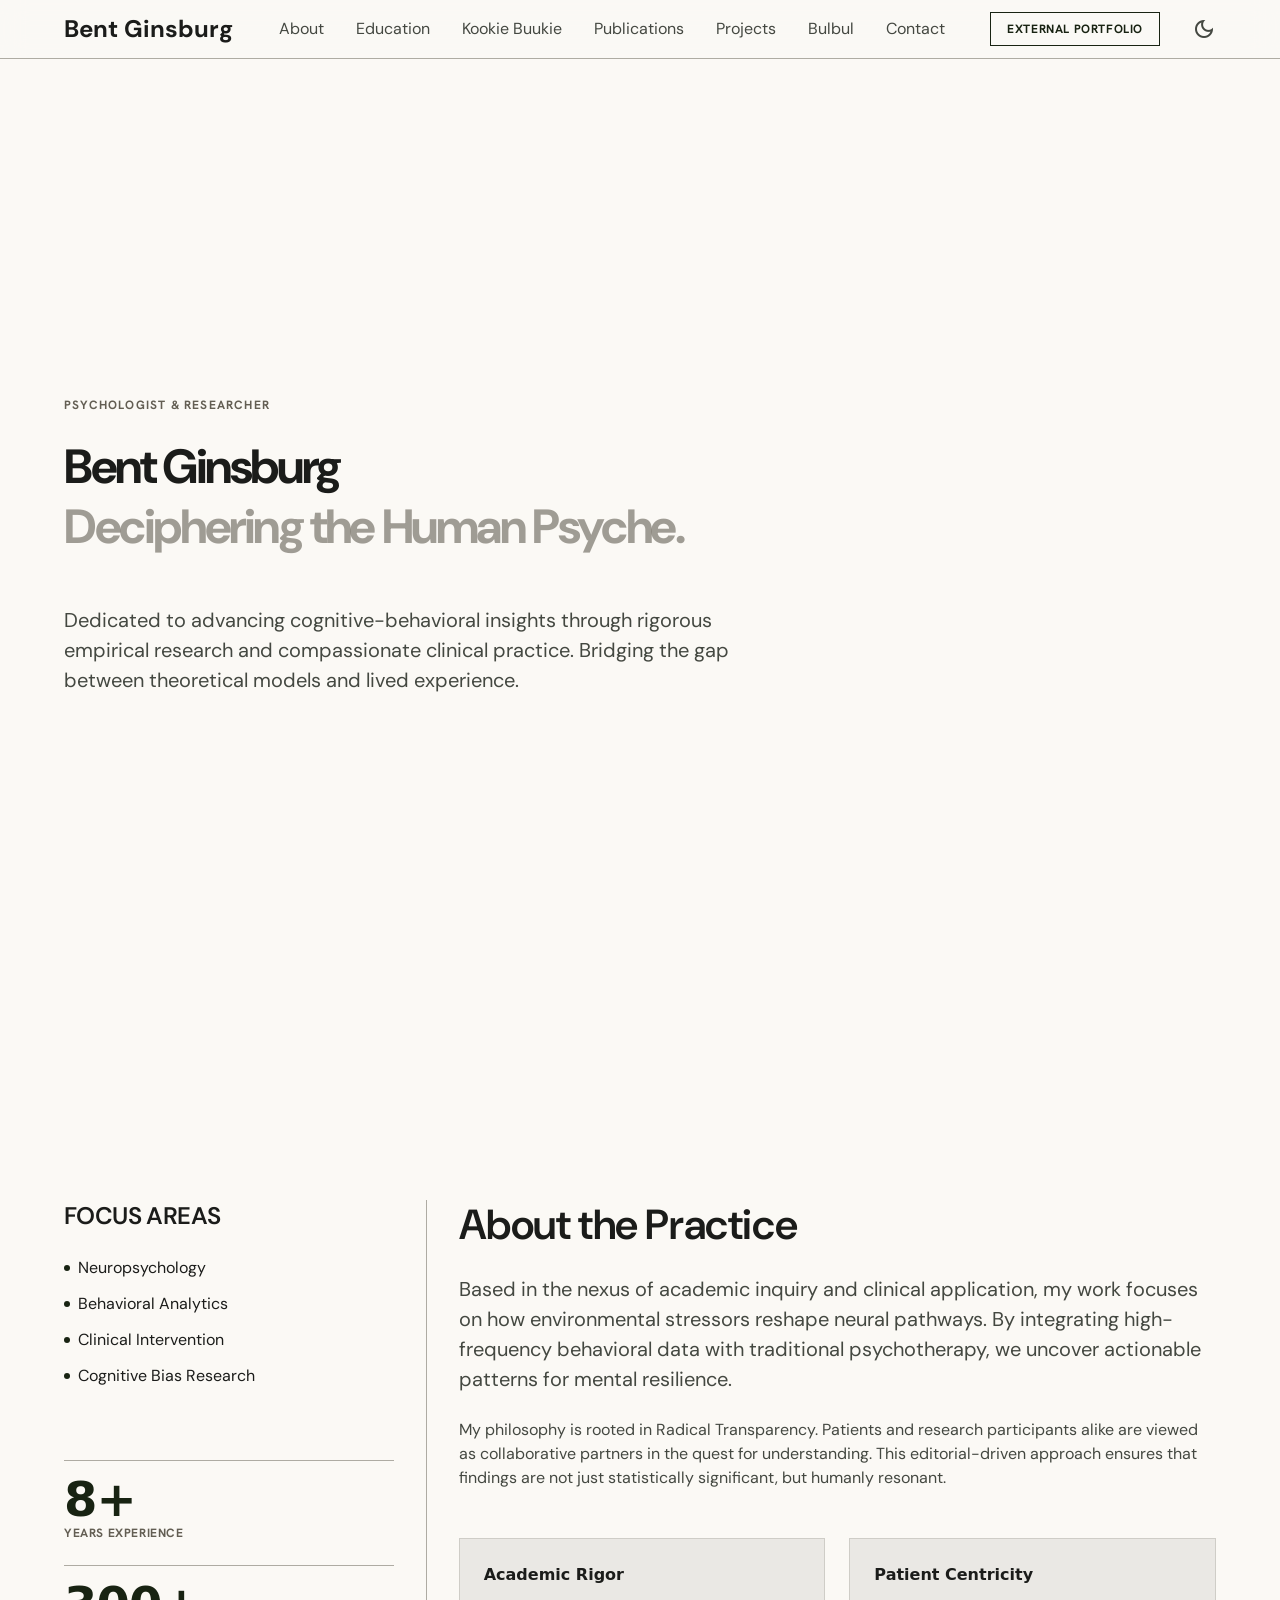
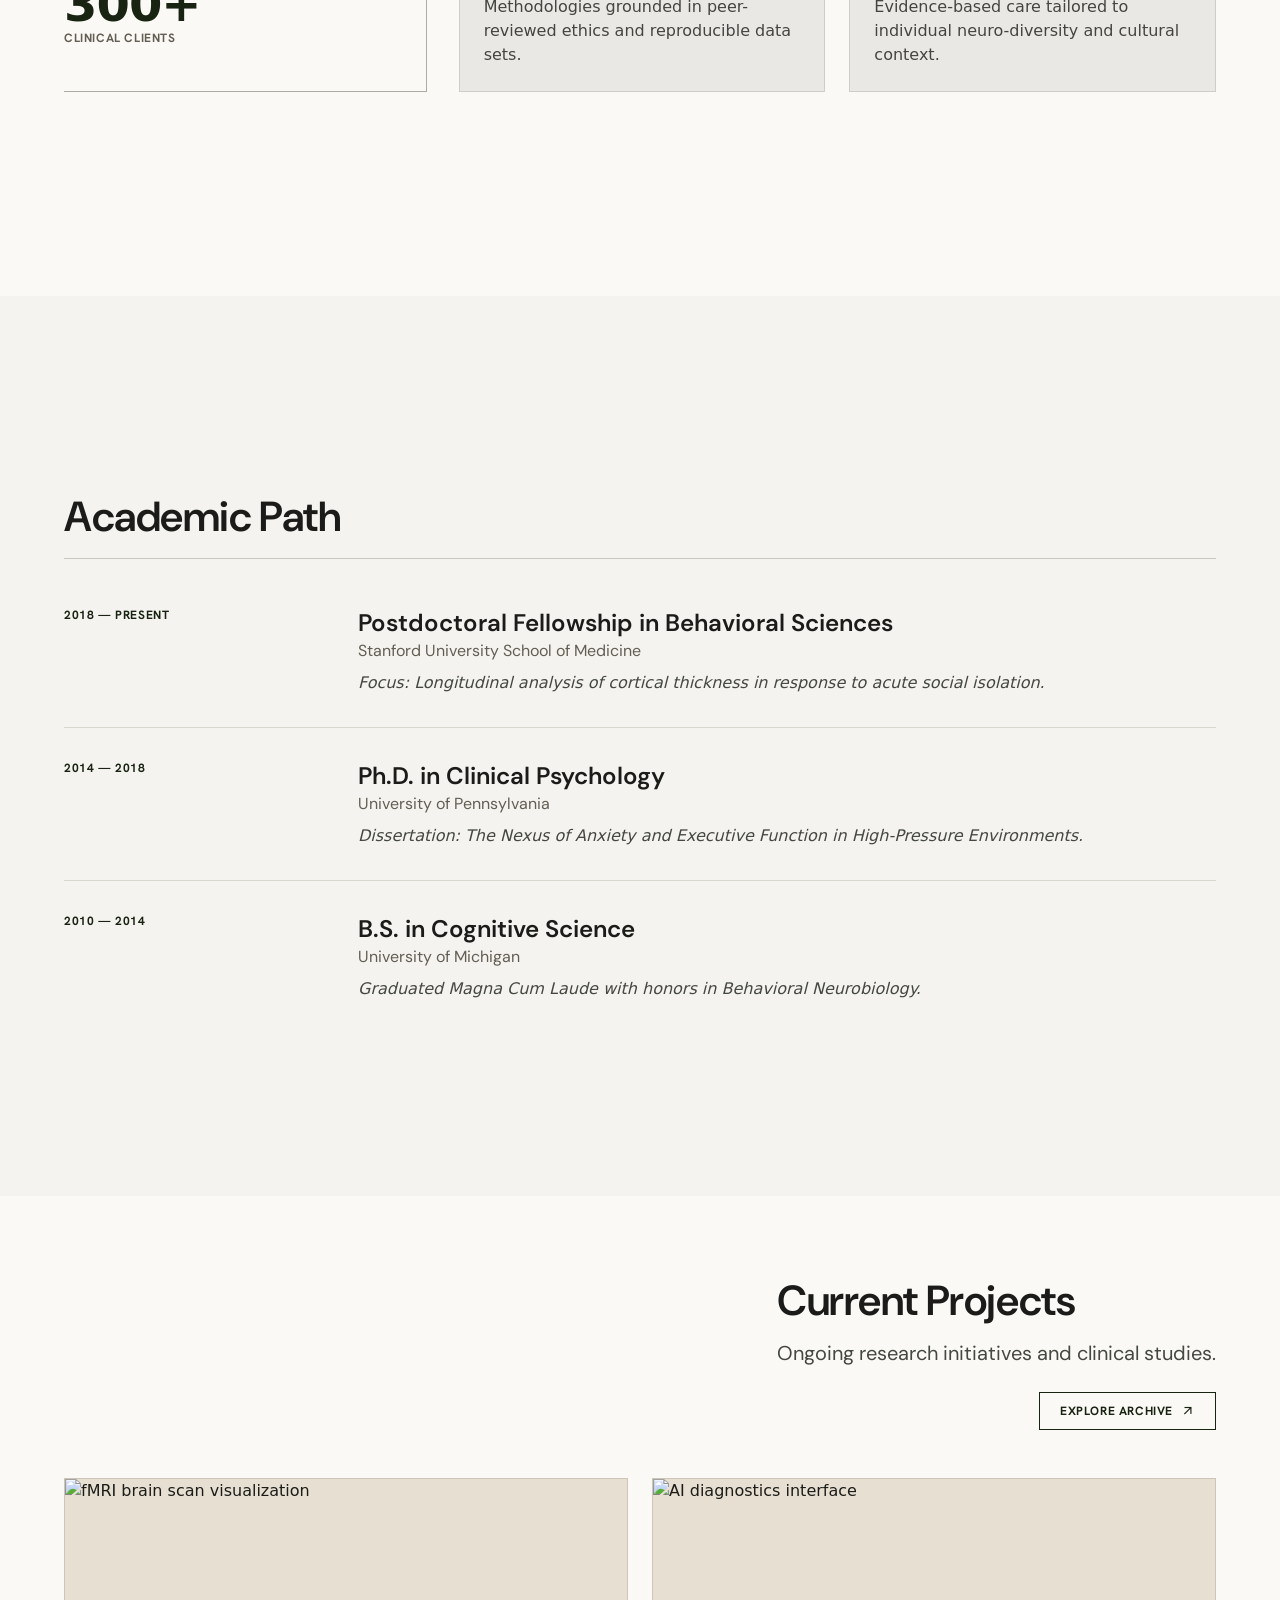
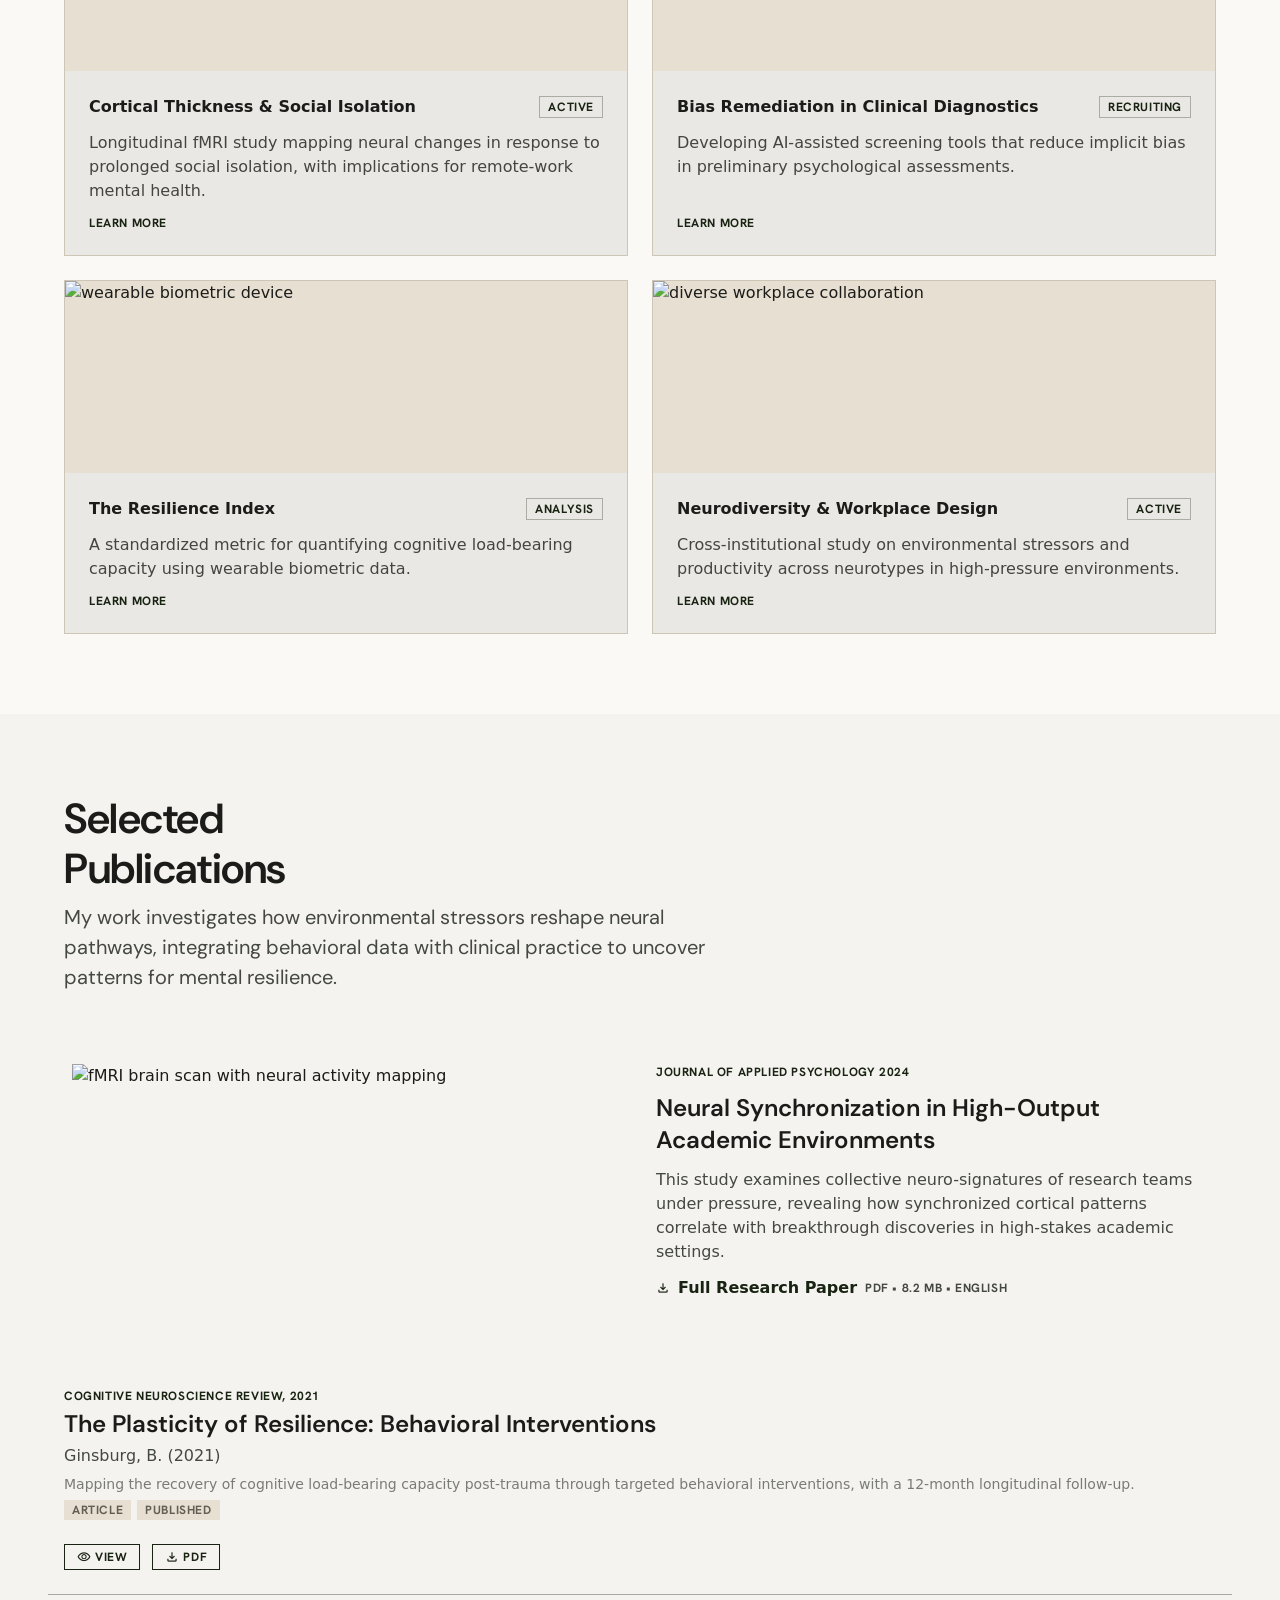
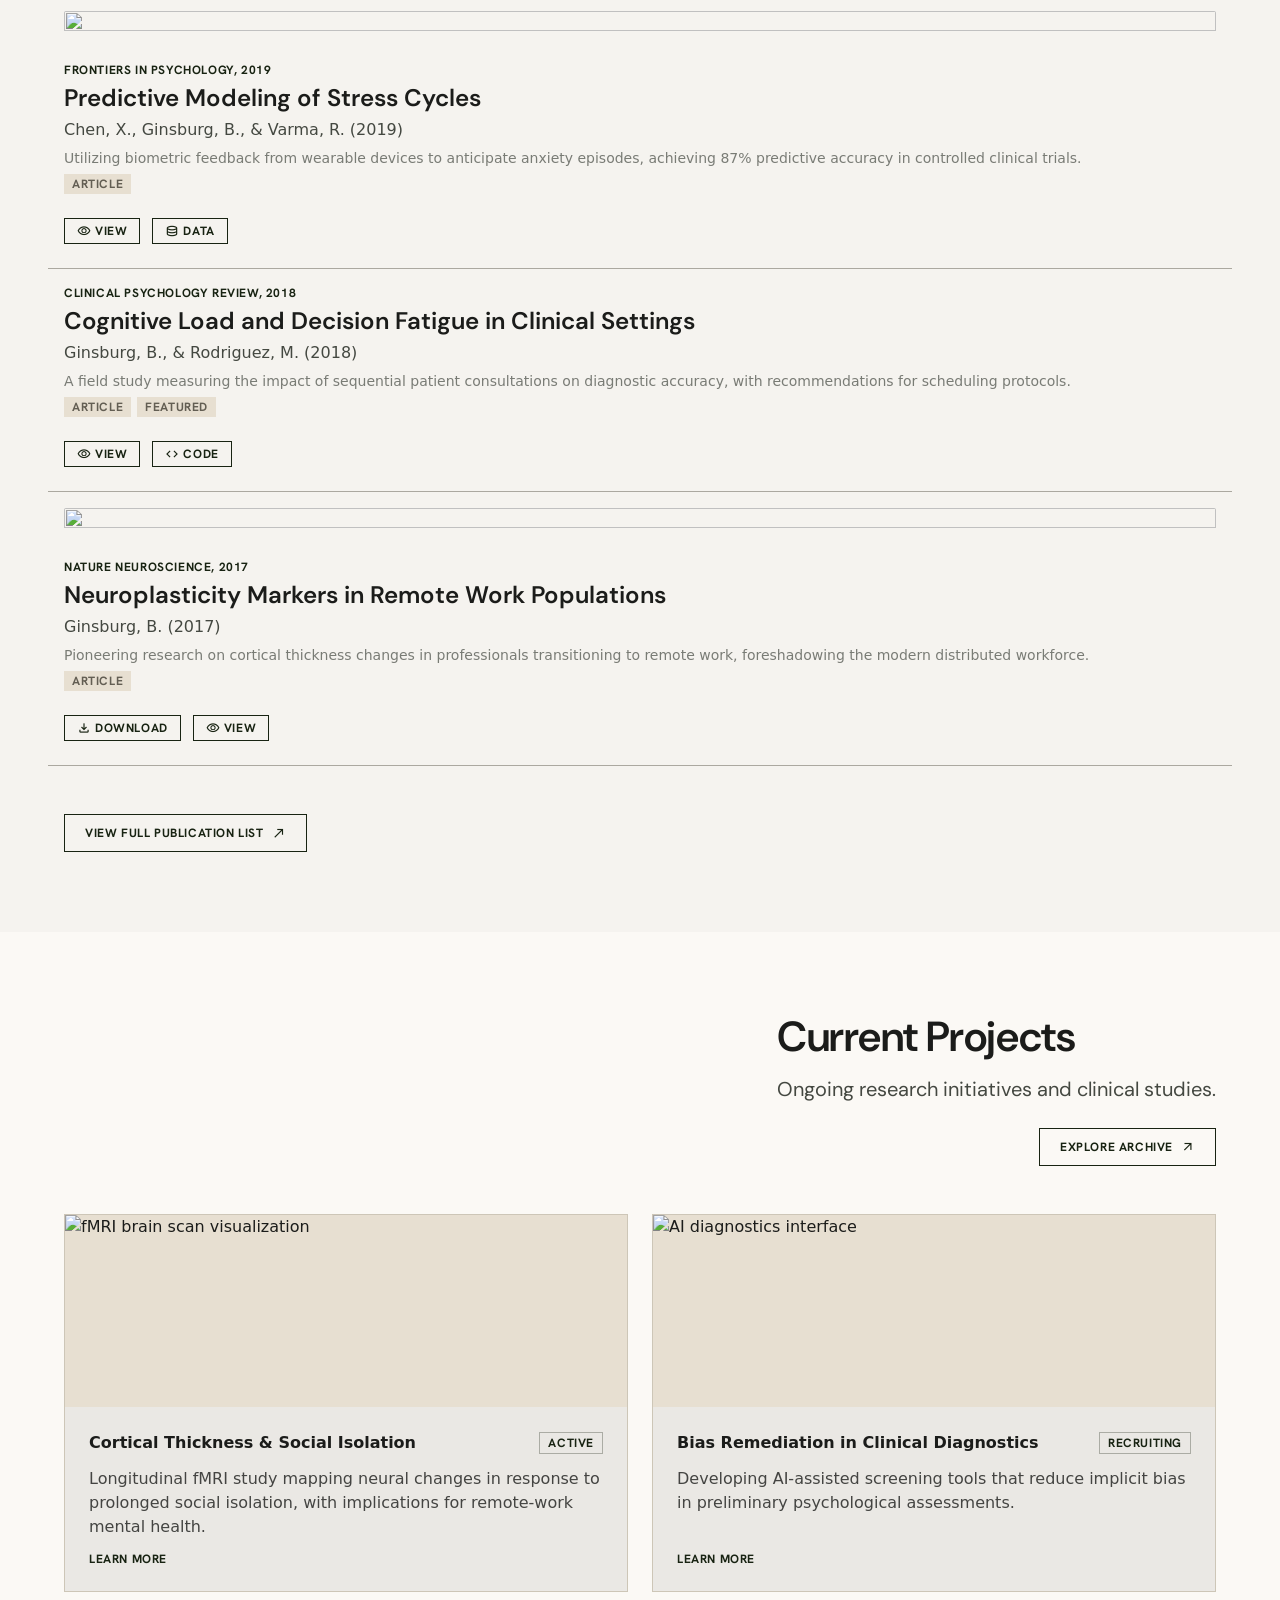
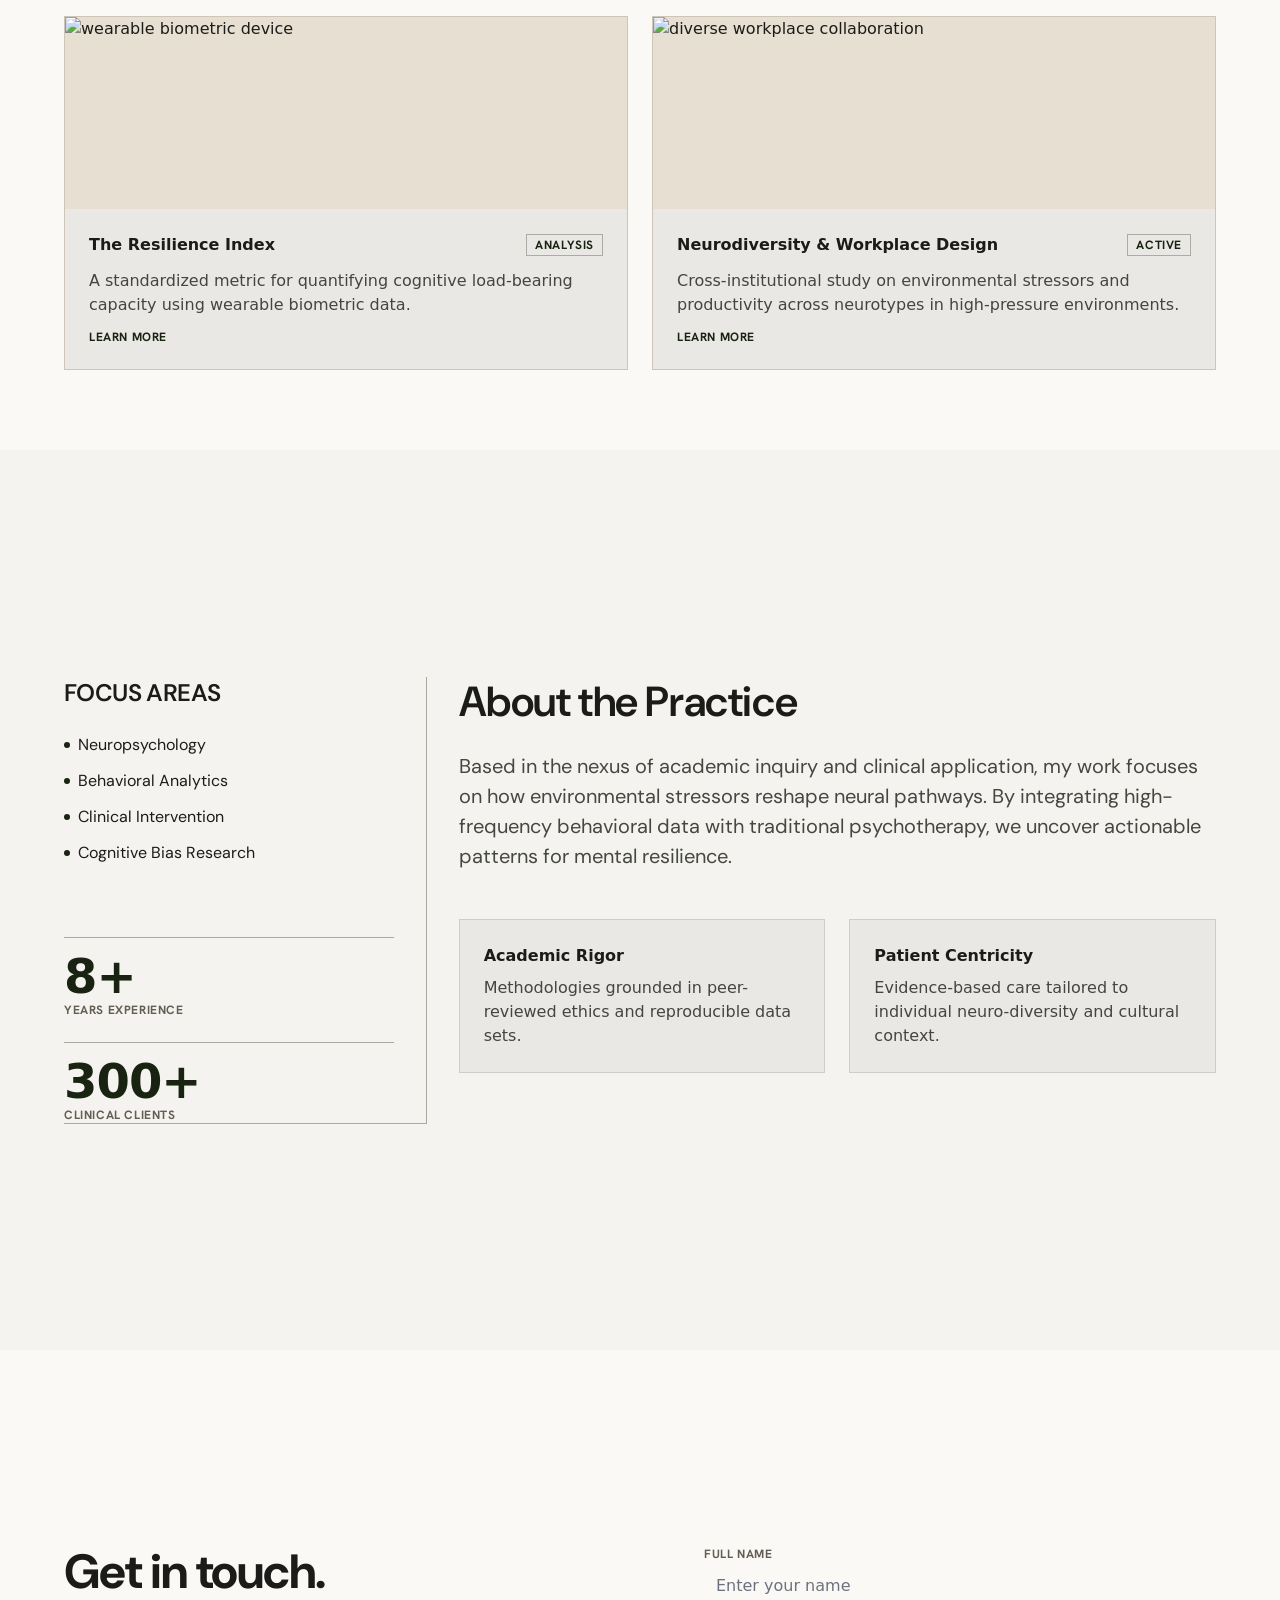
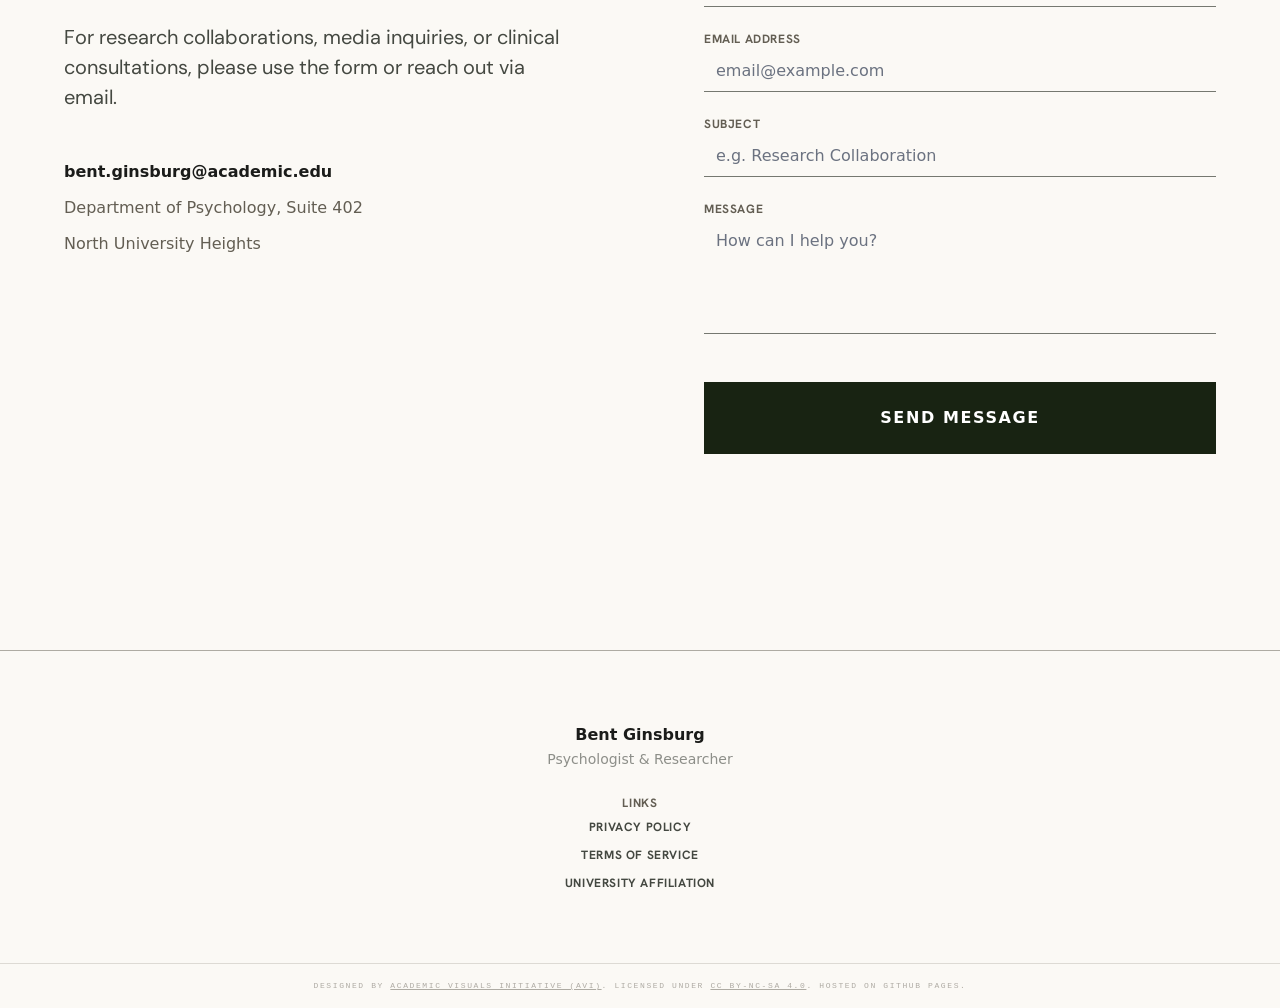
==== commit f84452a0: "add" ====
--- a/index.html
+++ b/index.html
@@ -14,7 +14,7 @@
 <link rel="preload" href="css/tailwind.css" as="style" onload="this.rel='stylesheet'">
 <noscript><link rel="stylesheet" href="css/tailwind.css"></noscript>
 <style>:root{--color-primary:24 35 18;--color-on-primary:255 255 255;--color-primary-container:45 57 38;--color-on-primary-container:149 163 138;--color-primary-fixed:217 231 204;--color-primary-fixed-dim:189 203 177;--color-on-primary-fixed:19 30 14;--color-on-primary-fixed-variant:62 74 54;--color-secondary:99 94 83;--color-on-secondary:255 255 255;--color-secondary-container:231 223 209;--color-on-secondary-container:104 98 87;--color-secondary-fixed:234 225 212;--color-secondary-fixed-dim:205 197 185;--color-on-secondary-fixed:31 27 19;--color-on-secondary-fixed-variant:75 70 60;--color-tertiary:32 33 33;--color-on-tertiary:255 255 255;--color-tertiary-container:53 54 54;--color-on-tertiary-container:159 159 158;--color-tertiary-fixed:227 226 226;--color-tertiary-fixed-dim:199 198 198;--color-on-tertiary-fixed:27 28 28;--color-on-tertiary-fixed-variant:70 71 71;--color-error:186 26 26;--color-on-error:255 255 255;--color-error-container:255 218 214;--color-on-error-container:147 0 10;--color-background:251 249 245;--color-on-background:27 28 26;--color-surface:251 249 245;--color-on-surface:27 28 26;--color-surface-dim:219 218 214;--color-surface-bright:251 249 245;--color-surface-container-lowest:255 255 255;--color-surface-container-low:245 243 239;--color-surface-container:240 238 234;--color-surface-container-high:234 232 228;--color-surface-container-highest:228 226 222;--color-surface-variant:228 226 222;--color-on-surface-variant:68 72 65;--color-outline:117 120 112;--color-outline-variant:197 200 190;--color-inverse-surface:48 49 46;--color-inverse-on-surface:242 240 236;--color-inverse-primary:189 203 177;--color-surface-tint:85 98 77;}.dark{--color-primary:163 163 163;--color-on-primary:26 26 26;--color-primary-container:64 64 64;--color-on-primary-container:212 212 212;--color-primary-fixed:229 229 229;--color-primary-fixed-dim:163 163 163;--color-on-primary-fixed:26 26 26;--color-on-primary-fixed-variant:82 82 82;--color-secondary:205 197 185;--color-on-secondary:52 48 39;--color-secondary-container:75 70 60;--color-on-secondary-container:188 180 168;--color-secondary-fixed:234 225 212;--color-secondary-fixed-dim:205 197 185;--color-on-secondary-fixed:31 27 19;--color-on-secondary-fixed-variant:75 70 60;--color-tertiary:199 198 198;--color-on-tertiary:48 48 49;--color-tertiary-container:53 54 54;--color-on-tertiary-container:159 159 158;--color-tertiary-fixed:227 226 226;--color-tertiary-fixed-dim:199 198 198;--color-on-tertiary-fixed:27 28 28;--color-on-tertiary-fixed-variant:70 71 71;--color-error:255 180 171;--color-on-error:105 0 5;--color-error-container:147 0 10;--color-on-error-container:255 218 214;--color-background:19 20 18;--color-on-background:228 226 222;--color-surface:19 20 18;--color-on-surface:228 226 222;--color-surface-dim:19 20 18;--color-surface-bright:57 57 55;--color-surface-container-lowest:14 14 12;--color-surface-container-low:27 28 26;--color-surface-container:31 32 30;--color-surface-container-high:42 42 40;--color-surface-container-highest:52 53 50;--color-surface-variant:52 53 50;--color-on-surface-variant:197 200 190;--color-outline:143 146 137;--color-outline-variant:163 163 163;--color-inverse-surface:228 226 222;--color-inverse-on-surface:48 49 46;--color-inverse-primary:163 163 163;--color-surface-tint:163 163 163;}</style>
-<style>.dark body{background-color:#131412;color:#e4e2de;}.material-symbols-outlined{font-variation-settings:'FILL' 0,'wght' 400,'GRAD' 0,'opsz' 24;width:1em;overflow:hidden;}body{background-color:#fbf9f5;color:#1b1c1a;font-family:system-ui,-apple-system,sans-serif;margin:0}.hidden{display:none}.py-stack-sm{padding-top:.75rem;padding-bottom:.75rem}.fixed{position:fixed}.top-0{top:0}.left-0{left:0}.z-50{z-index:50}.w-full{width:100%}section[id]{min-height:100vh}.px-margin-page{padding-left:4rem;padding-right:4rem}.mt-24{margin-top:6rem}.text-headline-sm{font-size:24px;line-height:32px;font-weight:600}.text-body-md{font-size:16px;line-height:24px}.text-body-lg{font-size:20px;line-height:1.5}.text-display-lg-mobile{font-size:48px;line-height:52px;font-weight:700;letter-spacing:-.02em}.text-label-caps{font-size:12px;line-height:16px;font-weight:700;letter-spacing:.05em;text-transform:uppercase}.max-w-2xl{max-width:42rem}.max-w-7xl{max-width:80rem}.mx-auto{margin-left:auto;margin-right:auto}.flex{display:flex}.flex-col{flex-direction:column}.items-center{align-items:center}.justify-between{justify-content:space-between}.justify-center{justify-content:center}.gap-1{gap:.25rem}.gap-stack-sm{gap:.75rem}.gap-stack-md{gap:1.5rem}.gap-gutter-grid{gap:2rem}.-mr-2{margin-right:-.5rem}.text-sm{font-size:.875rem}.font-bold{font-weight:700}.leading-tight{line-height:1.25}.tracking-tighter{letter-spacing:-.05em}.border{border-width:1px}.border-b{border-bottom-width:1px}.border-t{border-top-width:1px}.py-20{padding-top:5rem;padding-bottom:5rem}@media(min-width:768px){.md\\:text-display-lg{font-size:84px}#navLinks,#navLinks+div{display:flex!important}#mobile-menu-btn,.mobile-menu{display:none!important}}</style>
+<style>.dark body{background-color:#131412;color:#e4e2de;}.material-symbols-outlined{font-variation-settings:'FILL' 0,'wght' 400,'GRAD' 0,'opsz' 24;width:1em;overflow:hidden;}body{background-color:#fbf9f5;color:#1b1c1a;font-family:system-ui,-apple-system,sans-serif;margin:0}.font-display-lg,.font-body-lg,.font-headline-sm{font-family:'DM Sans',system-ui,sans-serif}.font-label-caps{font-family:'Hanken Grotesk',system-ui,sans-serif}.hidden{display:none}.py-stack-sm{padding-top:.75rem;padding-bottom:.75rem}.fixed{position:fixed}.top-0{top:0}.left-0{left:0}.z-50{z-index:50}.w-full{width:100%}section[id]{min-height:100vh}.px-margin-page{padding-left:4rem;padding-right:4rem}.mt-24{margin-top:6rem}.text-headline-sm{font-size:24px;line-height:32px;font-weight:600}.text-body-md{font-size:16px;line-height:24px}.text-body-lg{font-size:20px;line-height:1.5}.text-display-lg-mobile{font-size:48px;line-height:52px;font-weight:700;letter-spacing:-.02em}.text-label-caps{font-size:12px;line-height:16px;font-weight:700;letter-spacing:.05em;text-transform:uppercase}.uppercase{text-transform:uppercase}.tracking-widest{letter-spacing:.1em}.mt-stack-md{margin-top:1.5rem}.max-w-2xl{max-width:42rem}.max-w-7xl{max-width:80rem}.mx-auto{margin-left:auto;margin-right:auto}.flex{display:flex}.flex-col{flex-direction:column}.items-center{align-items:center}.justify-between{justify-content:space-between}.justify-center{justify-content:center}.gap-1{gap:.25rem}.gap-stack-sm{gap:.75rem}.gap-stack-md{gap:1.5rem}.gap-gutter-grid{gap:2rem}.-mr-2{margin-right:-.5rem}.text-sm{font-size:.875rem}.font-bold{font-weight:700}.leading-tight{line-height:1.25}.tracking-tighter{letter-spacing:-.05em}.border{border-width:1px}.border-b{border-bottom-width:1px}.border-t{border-top-width:1px}.px-4{padding-left:1rem;padding-right:1rem}.py-2{padding-top:.5rem;padding-bottom:.5rem}.py-4{padding-top:1rem;padding-bottom:1rem}.py-20{padding-top:5rem;padding-bottom:5rem}.py-stack-md{padding-top:1.5rem;padding-bottom:1.5rem}.text-center{text-align:center}.mb-2{margin-bottom:.5rem}@media(min-width:768px){.md\\:text-display-lg{font-size:84px}#navLinks,#navLinks+div{display:flex!important}#mobile-menu-btn,.mobile-menu{display:none!important}}</style>
 <style>.editorial-divider{border-bottom:1px solid rgba(99,94,83,0.3);}.dark .editorial-divider{border-bottom:1px solid rgba(163,163,163,0.2);}.vertical-divider{border-right:1px solid rgba(99,94,83,0.3);}.dark .vertical-divider{border-right:1px solid rgba(163,163,163,0.2);}</style>
 <style>.mobile-menu{position:fixed;inset:0;z-index:90;display:flex;flex-direction:column;justify-content:center;align-items:center;padding:10%;background:rgb(251 249 245 / 0.98);backdrop-filter:blur(16px);opacity:0;pointer-events:none;transition:opacity 0.4s ease;}.dark .mobile-menu{background:rgb(19 20 18 / 0.98);}.mobile-menu.open{opacity:1;pointer-events:auto;}.mobile-menu-close{position:absolute;top:1.5rem;right:1.5rem;background:none;border:none;outline:none;cursor:pointer;color:rgb(27 28 26);padding:0.5rem;}.mobile-menu a:focus,.mobile-menu button:focus{outline:none;}.dark .mobile-menu-close{color:rgb(228 226 222);}.menu-row{border-bottom:1px solid rgba(0 0 0 / 0.1);padding:12px 0;width:100%;max-width:28rem;position:relative;overflow:hidden;}.dark .menu-row{border-bottom:1px solid rgba(255 255 255 / 0.1);}.menu-row a{color:rgb(27 28 26);text-decoration:none;font-size:clamp(1.8rem,7vw,4rem);font-weight:300;display:block;position:relative;z-index:2;text-align:center;transition:transform 0.3s ease,color 0.3s ease;}.menu-row a.font-bold{font-weight:300!important;}.menu-row a.border-b-2,.menu-row a.border-primary,.menu-row a.pb-1{border-bottom:none!important;padding-bottom:0!important;}.menu-row:has(a.text-primary){background:rgba(0 0 0 / 0.05);border-radius:0.25rem;}.dark .menu-row:has(a.text-primary){background:rgba(255 255 255 / 0.08);}.dark .menu-row a{color:rgb(228 226 222);}.menu-row:hover a{transform:scale(1.05);color:var(--row-hover-color, rgb(24 35 18));}.menu-footer{margin-top:2rem;display:flex;justify-content:center;align-items:center;gap:1.5rem;padding-top:1.5rem;width:100%;max-width:28rem;}.menu-toggle-icon{color:rgb(27 28 26);}.dark .menu-toggle-icon{color:rgb(228 226 222);}</style>
 </head>
@@ -76,16 +76,5 @@
 </div>
 </footer>
 <script src="https://cdn.jsdelivr.net/npm/@emailjs/browser@4/dist/email.min.js" async></script>
-<script>
-let cls = 0;
-new PerformanceObserver((entryList) => {
-  for (const entry of entryList.getEntries()) {
-    if (!entry.hadRecentInput) {
-      cls += entry.value;
-      console.log('CLS:', cls, entry);
-    }
-  }
-}).observe({type: 'layout-shift', buffered: true});
-</script>
 <script type="module" src="js/main.js"></script>
 </body></html>
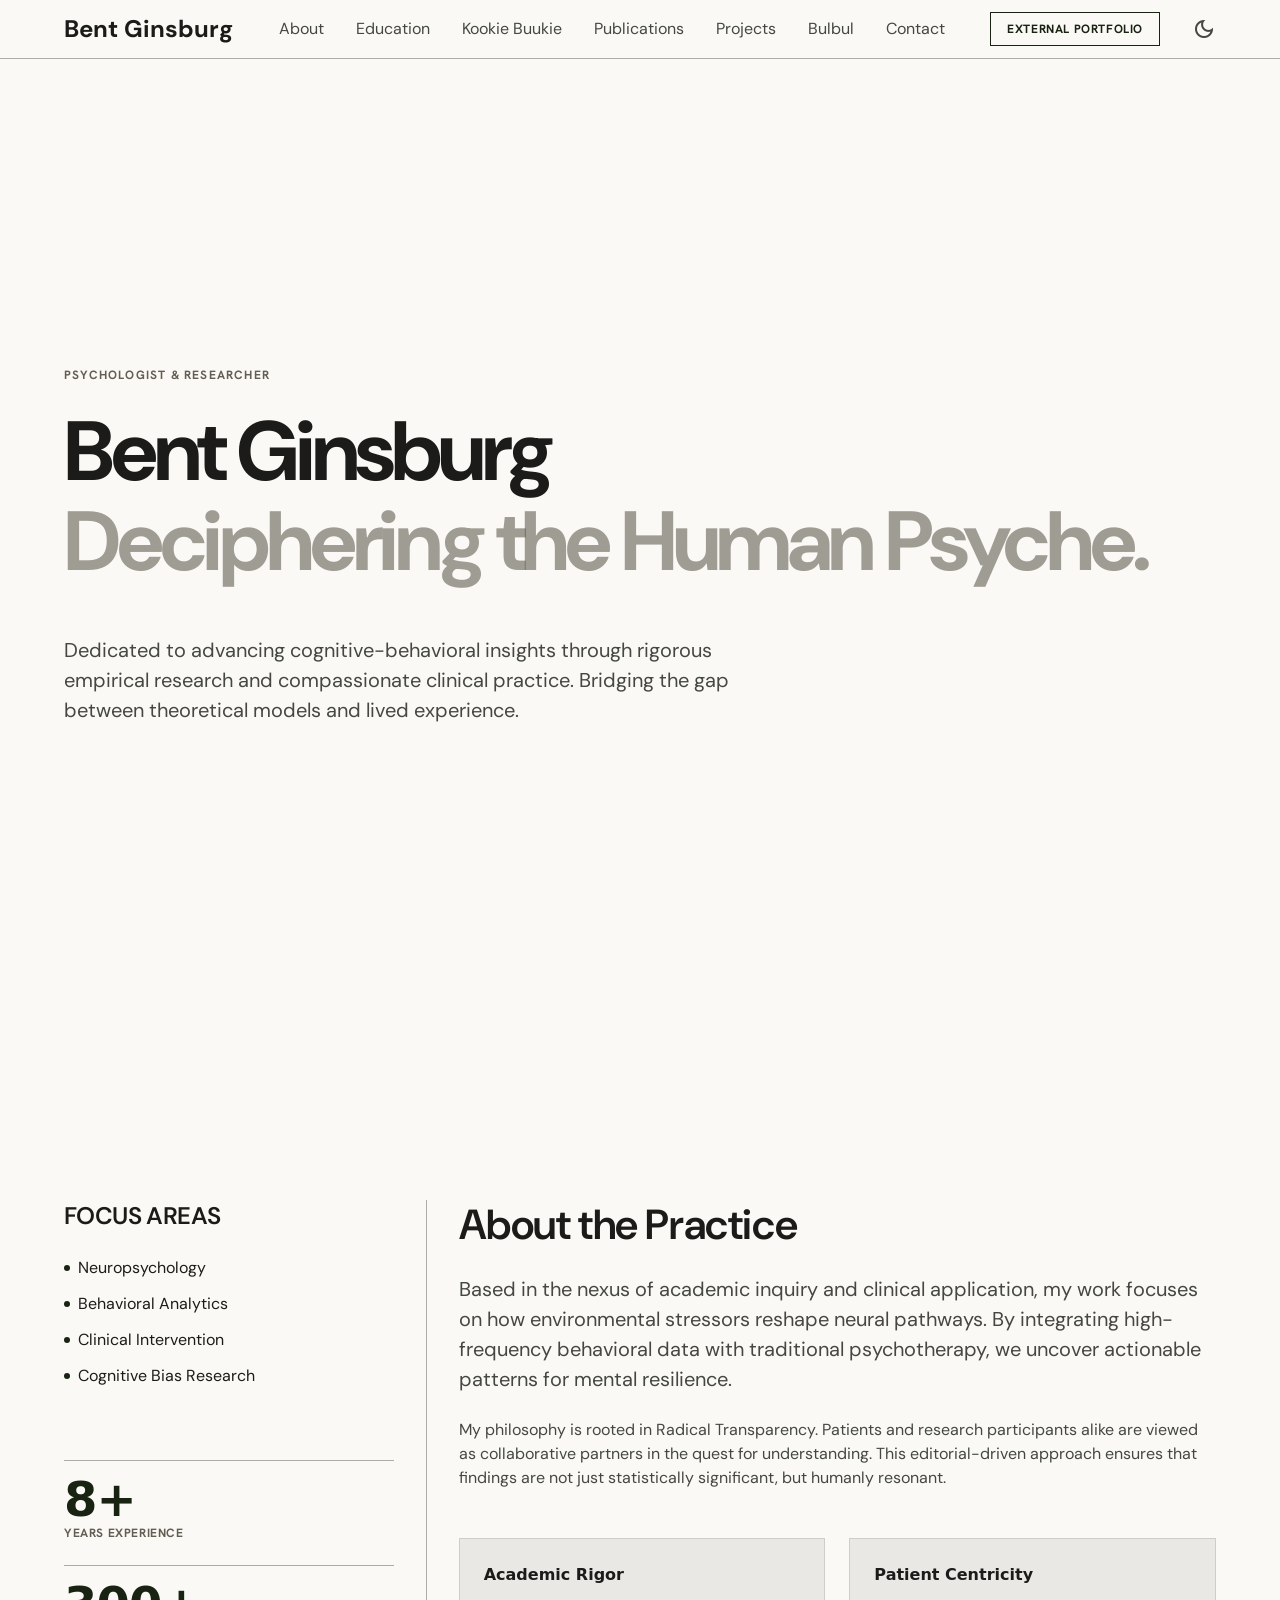
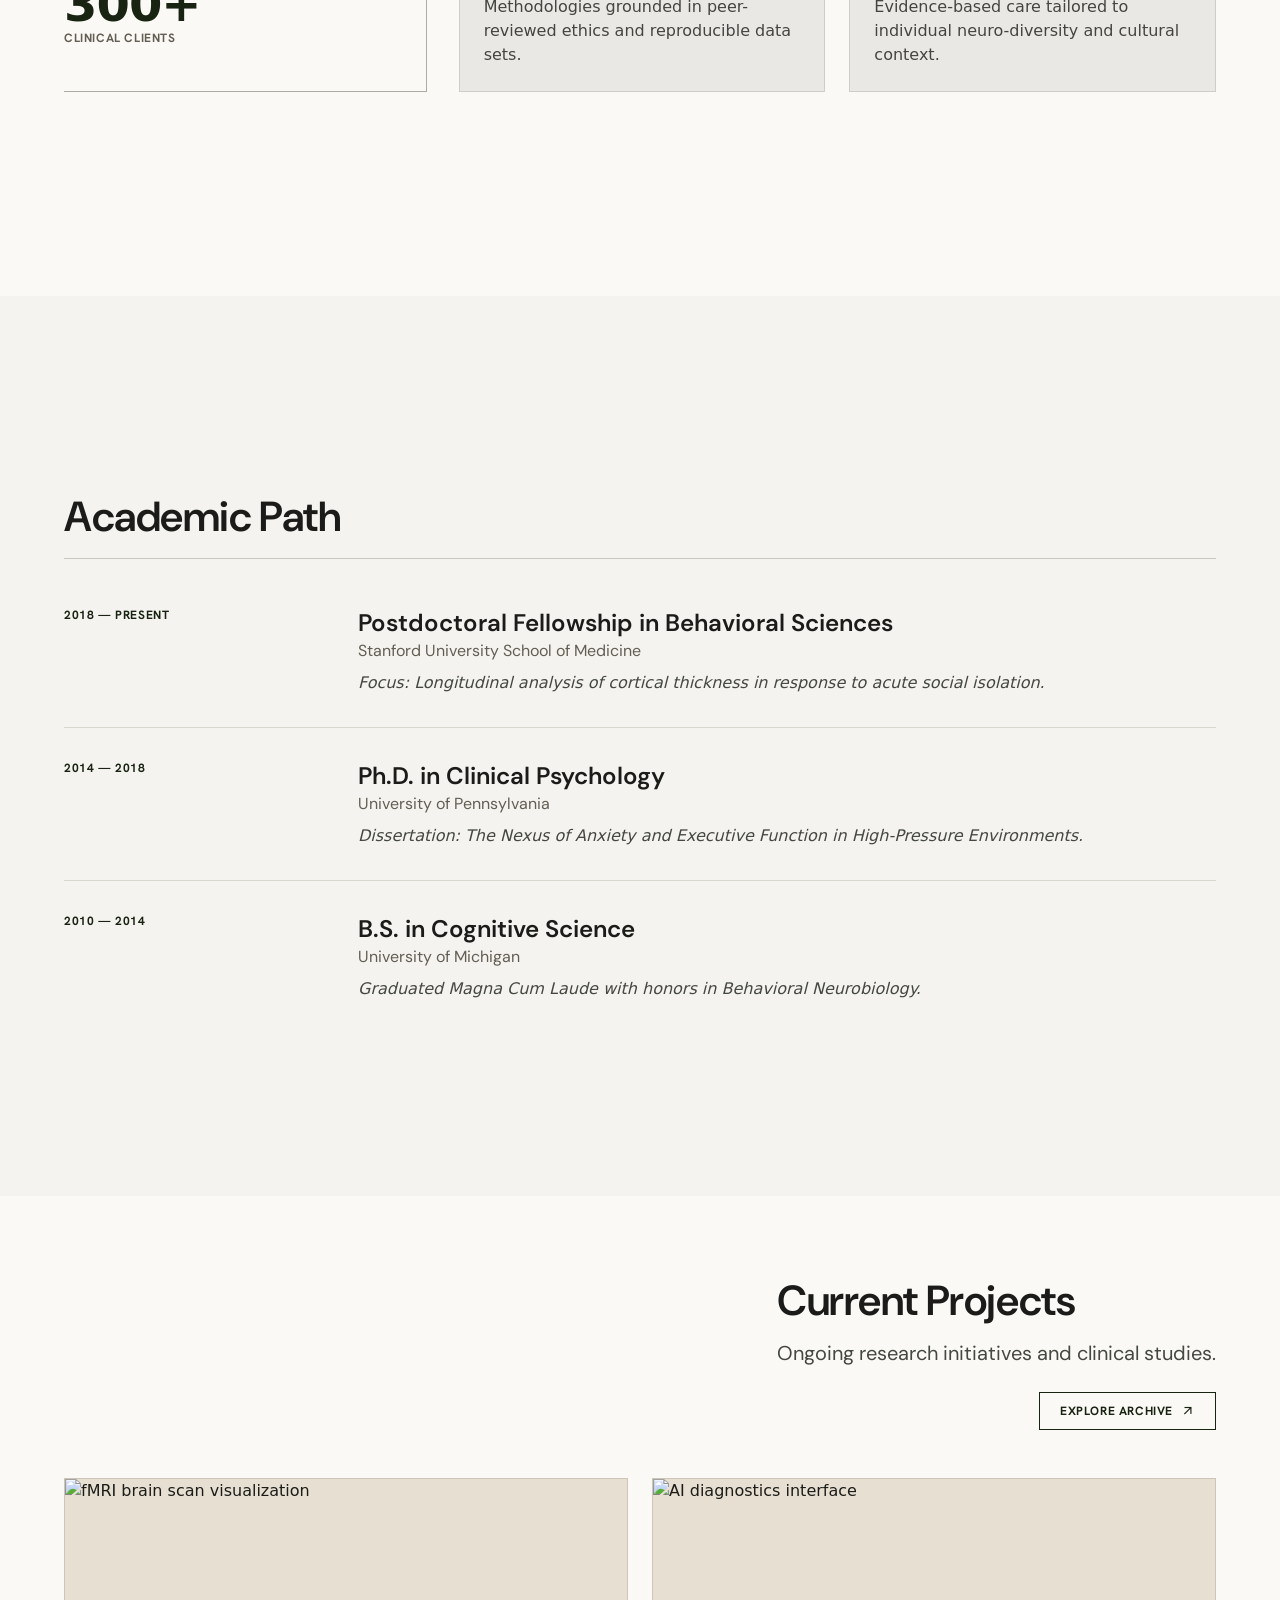
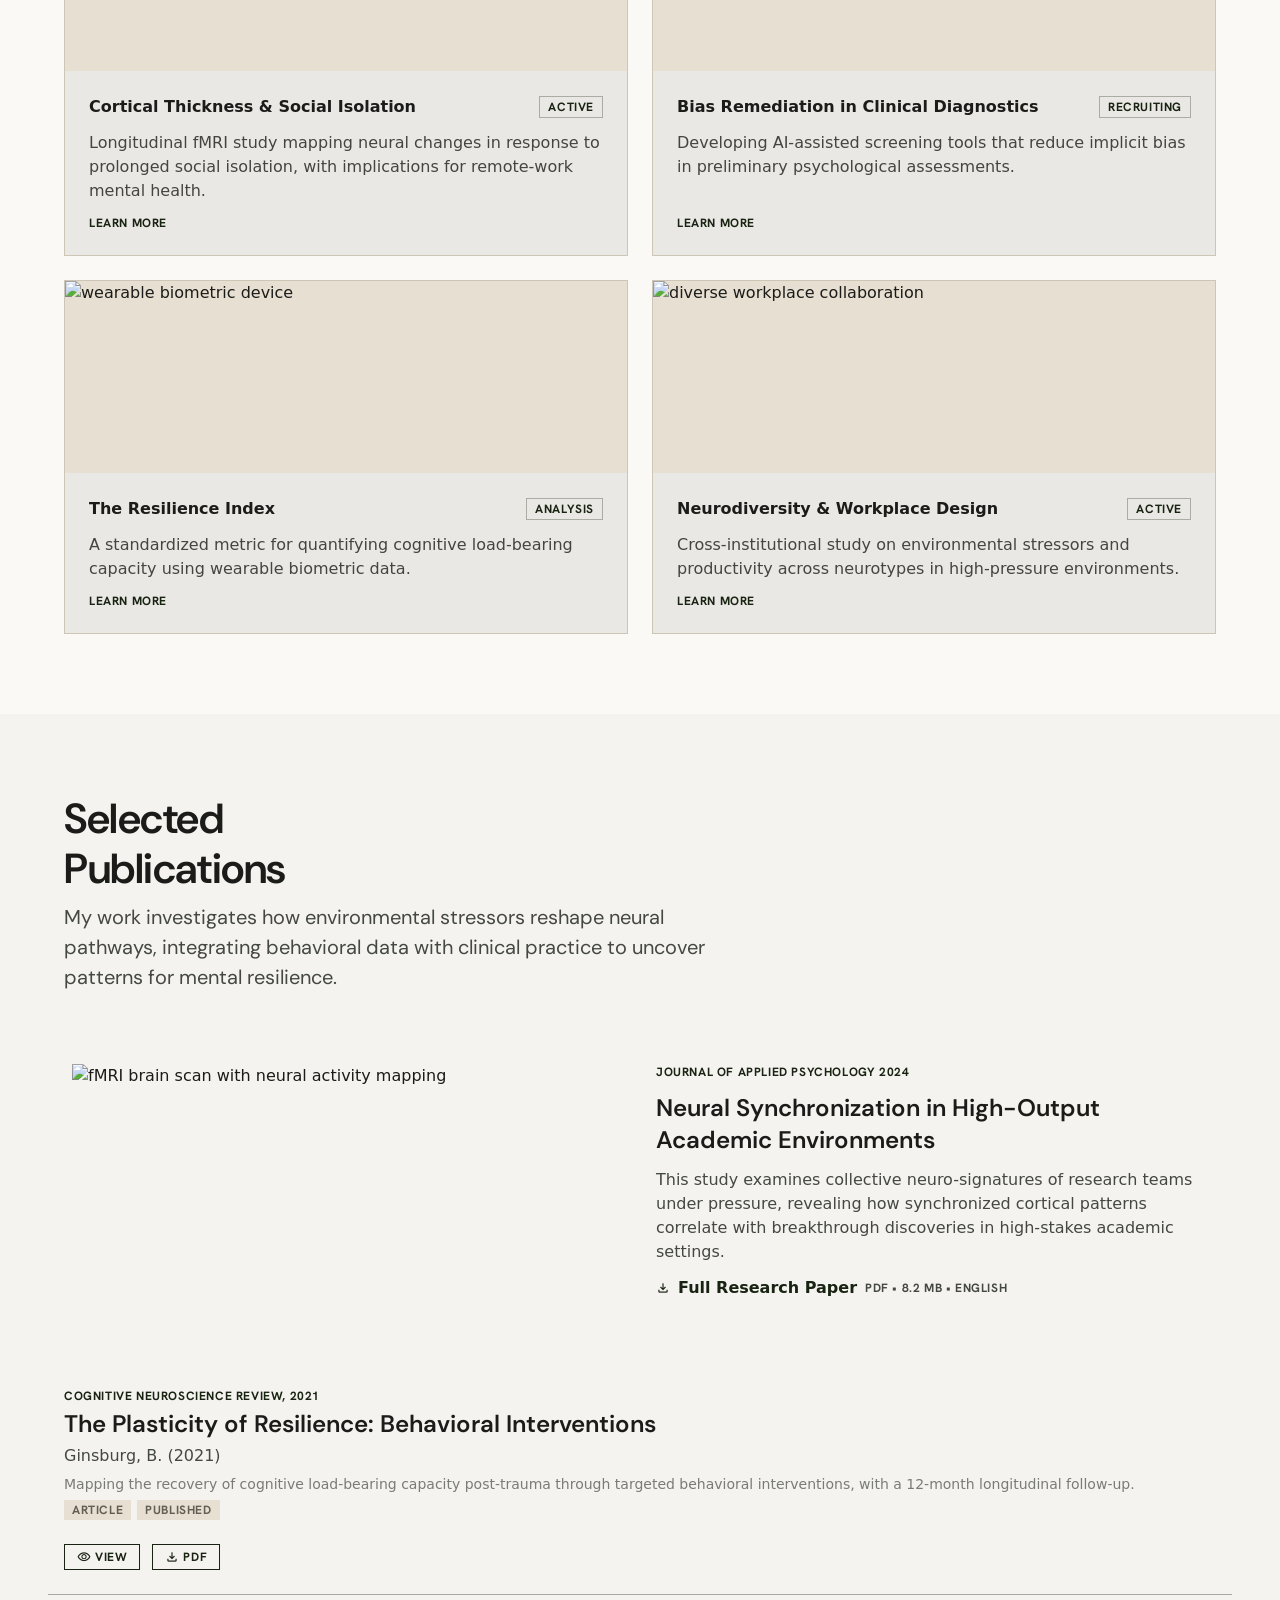
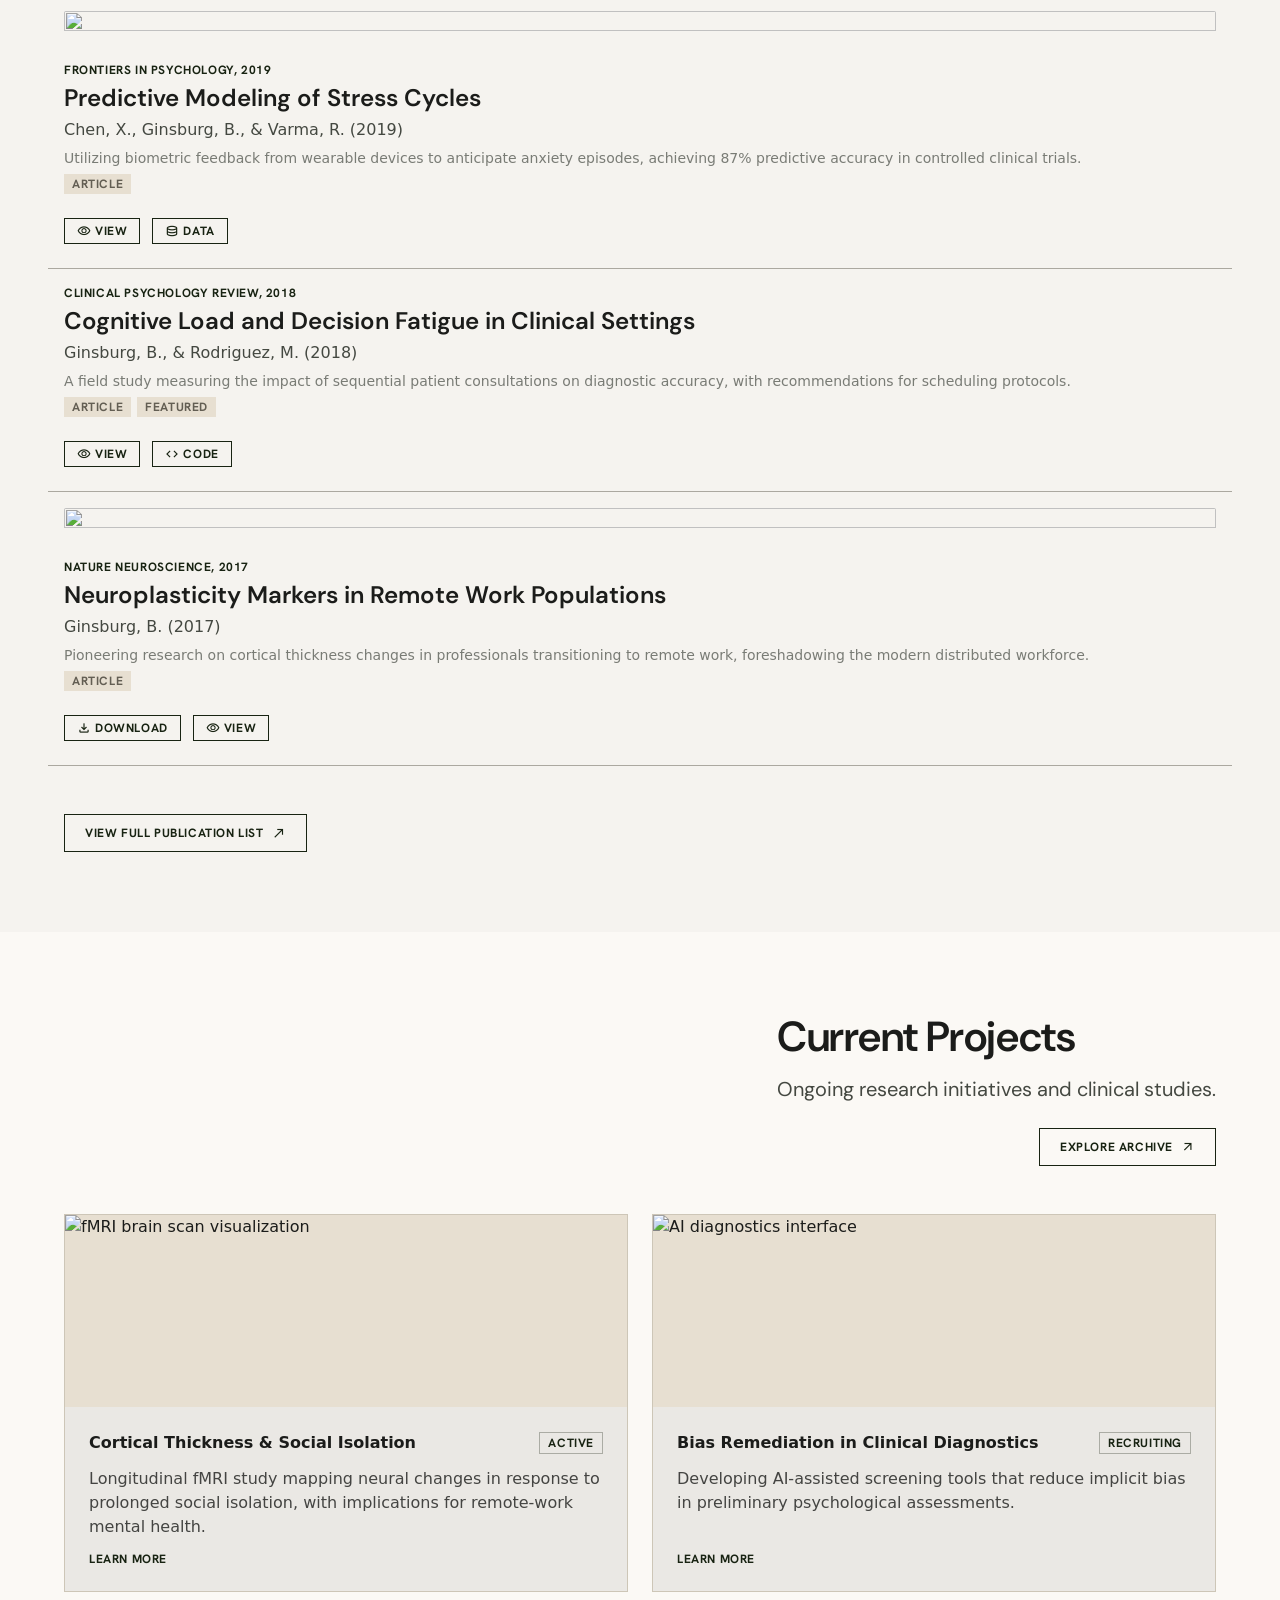
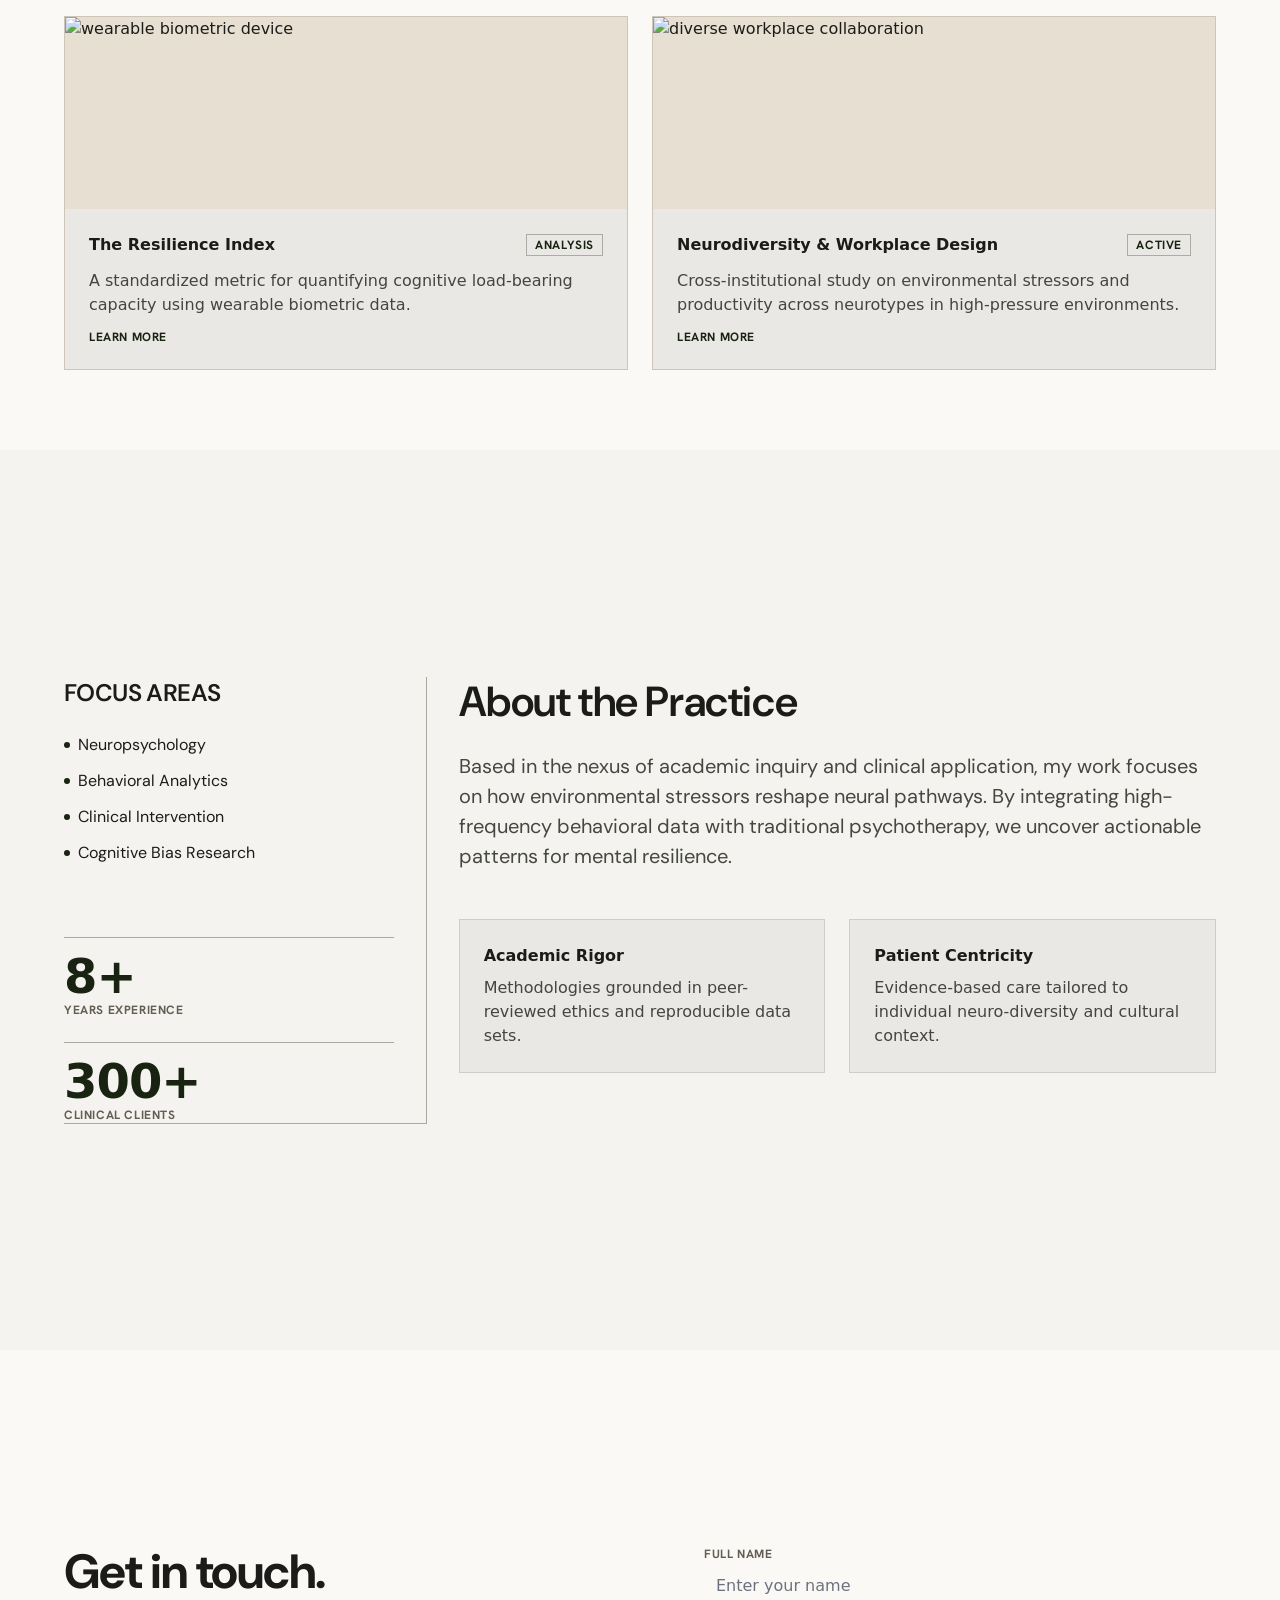
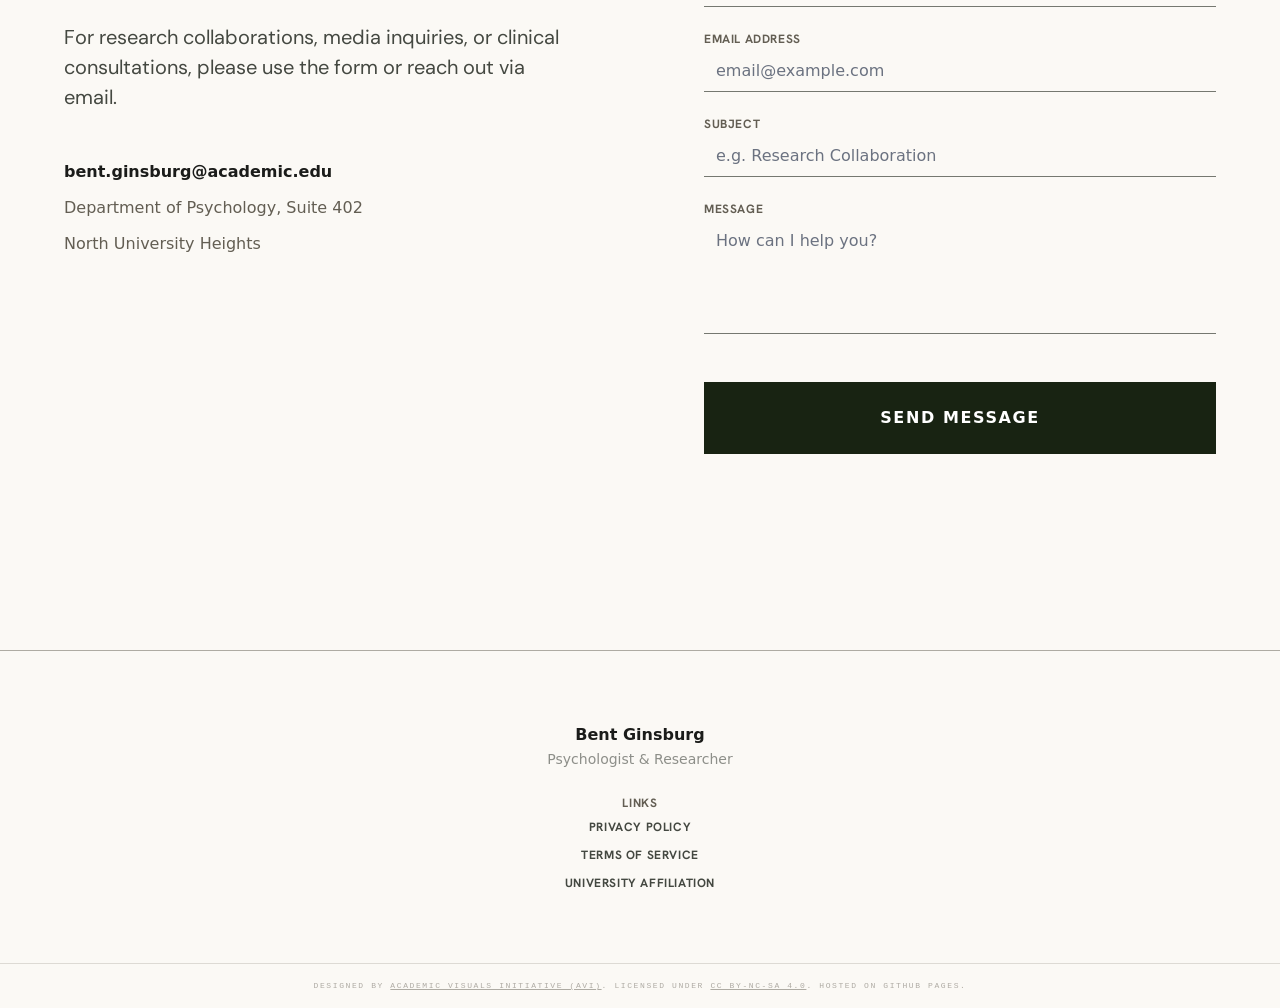
==== commit 3d684598: "add" ====
--- a/index.html
+++ b/index.html
@@ -7,14 +7,13 @@
 <link rel="preload" href="data/site.json" as="fetch" crossorigin>
 <link rel="preconnect" href="https://fonts.googleapis.com">
 <link rel="preconnect" href="https://fonts.gstatic.com" crossorigin>
-<link rel="preload" href="https://fonts.googleapis.com/css2?family=DM+Sans:opsz,wght@9..40,400;9..40,600;9..40,700&family=Hanken+Grotesk:wght@700&display=optional" as="style" onload="this.rel='stylesheet'">
-<noscript><link rel="stylesheet" href="https://fonts.googleapis.com/css2?family=DM+Sans:opsz,wght@9..40,400;9..40,600;9..40,700&family=Hanken+Grotesk:wght@700&display=optional"></noscript>
+<link rel="stylesheet" href="https://fonts.googleapis.com/css2?family=DM+Sans:opsz,wght@9..40,400;9..40,600;9..40,700&family=Hanken+Grotesk:wght@700&display=optional">
 <link rel="preload" href="https://fonts.googleapis.com/css2?family=Material+Symbols+Outlined:wght,FILL@100..700,0..1&display=swap" as="style" onload="this.rel='stylesheet'">
 <noscript><link rel="stylesheet" href="https://fonts.googleapis.com/css2?family=Material+Symbols+Outlined:wght,FILL@100..700,0..1&display=swap"></noscript>
 <link rel="preload" href="css/tailwind.css" as="style" onload="this.rel='stylesheet'">
 <noscript><link rel="stylesheet" href="css/tailwind.css"></noscript>
 <style>:root{--color-primary:24 35 18;--color-on-primary:255 255 255;--color-primary-container:45 57 38;--color-on-primary-container:149 163 138;--color-primary-fixed:217 231 204;--color-primary-fixed-dim:189 203 177;--color-on-primary-fixed:19 30 14;--color-on-primary-fixed-variant:62 74 54;--color-secondary:99 94 83;--color-on-secondary:255 255 255;--color-secondary-container:231 223 209;--color-on-secondary-container:104 98 87;--color-secondary-fixed:234 225 212;--color-secondary-fixed-dim:205 197 185;--color-on-secondary-fixed:31 27 19;--color-on-secondary-fixed-variant:75 70 60;--color-tertiary:32 33 33;--color-on-tertiary:255 255 255;--color-tertiary-container:53 54 54;--color-on-tertiary-container:159 159 158;--color-tertiary-fixed:227 226 226;--color-tertiary-fixed-dim:199 198 198;--color-on-tertiary-fixed:27 28 28;--color-on-tertiary-fixed-variant:70 71 71;--color-error:186 26 26;--color-on-error:255 255 255;--color-error-container:255 218 214;--color-on-error-container:147 0 10;--color-background:251 249 245;--color-on-background:27 28 26;--color-surface:251 249 245;--color-on-surface:27 28 26;--color-surface-dim:219 218 214;--color-surface-bright:251 249 245;--color-surface-container-lowest:255 255 255;--color-surface-container-low:245 243 239;--color-surface-container:240 238 234;--color-surface-container-high:234 232 228;--color-surface-container-highest:228 226 222;--color-surface-variant:228 226 222;--color-on-surface-variant:68 72 65;--color-outline:117 120 112;--color-outline-variant:197 200 190;--color-inverse-surface:48 49 46;--color-inverse-on-surface:242 240 236;--color-inverse-primary:189 203 177;--color-surface-tint:85 98 77;}.dark{--color-primary:163 163 163;--color-on-primary:26 26 26;--color-primary-container:64 64 64;--color-on-primary-container:212 212 212;--color-primary-fixed:229 229 229;--color-primary-fixed-dim:163 163 163;--color-on-primary-fixed:26 26 26;--color-on-primary-fixed-variant:82 82 82;--color-secondary:205 197 185;--color-on-secondary:52 48 39;--color-secondary-container:75 70 60;--color-on-secondary-container:188 180 168;--color-secondary-fixed:234 225 212;--color-secondary-fixed-dim:205 197 185;--color-on-secondary-fixed:31 27 19;--color-on-secondary-fixed-variant:75 70 60;--color-tertiary:199 198 198;--color-on-tertiary:48 48 49;--color-tertiary-container:53 54 54;--color-on-tertiary-container:159 159 158;--color-tertiary-fixed:227 226 226;--color-tertiary-fixed-dim:199 198 198;--color-on-tertiary-fixed:27 28 28;--color-on-tertiary-fixed-variant:70 71 71;--color-error:255 180 171;--color-on-error:105 0 5;--color-error-container:147 0 10;--color-on-error-container:255 218 214;--color-background:19 20 18;--color-on-background:228 226 222;--color-surface:19 20 18;--color-on-surface:228 226 222;--color-surface-dim:19 20 18;--color-surface-bright:57 57 55;--color-surface-container-lowest:14 14 12;--color-surface-container-low:27 28 26;--color-surface-container:31 32 30;--color-surface-container-high:42 42 40;--color-surface-container-highest:52 53 50;--color-surface-variant:52 53 50;--color-on-surface-variant:197 200 190;--color-outline:143 146 137;--color-outline-variant:163 163 163;--color-inverse-surface:228 226 222;--color-inverse-on-surface:48 49 46;--color-inverse-primary:163 163 163;--color-surface-tint:163 163 163;}</style>
-<style>.dark body{background-color:#131412;color:#e4e2de;}.material-symbols-outlined{font-variation-settings:'FILL' 0,'wght' 400,'GRAD' 0,'opsz' 24;width:1em;overflow:hidden;}body{background-color:#fbf9f5;color:#1b1c1a;font-family:system-ui,-apple-system,sans-serif;margin:0}.font-display-lg,.font-body-lg,.font-headline-sm{font-family:'DM Sans',system-ui,sans-serif}.font-label-caps{font-family:'Hanken Grotesk',system-ui,sans-serif}.hidden{display:none}.py-stack-sm{padding-top:.75rem;padding-bottom:.75rem}.fixed{position:fixed}.top-0{top:0}.left-0{left:0}.z-50{z-index:50}.w-full{width:100%}section[id]{min-height:100vh}.px-margin-page{padding-left:4rem;padding-right:4rem}.mt-24{margin-top:6rem}.text-headline-sm{font-size:24px;line-height:32px;font-weight:600}.text-body-md{font-size:16px;line-height:24px}.text-body-lg{font-size:20px;line-height:1.5}.text-display-lg-mobile{font-size:48px;line-height:52px;font-weight:700;letter-spacing:-.02em}.text-label-caps{font-size:12px;line-height:16px;font-weight:700;letter-spacing:.05em;text-transform:uppercase}.uppercase{text-transform:uppercase}.tracking-widest{letter-spacing:.1em}.mt-stack-md{margin-top:1.5rem}.max-w-2xl{max-width:42rem}.max-w-7xl{max-width:80rem}.mx-auto{margin-left:auto;margin-right:auto}.flex{display:flex}.flex-col{flex-direction:column}.items-center{align-items:center}.justify-between{justify-content:space-between}.justify-center{justify-content:center}.gap-1{gap:.25rem}.gap-stack-sm{gap:.75rem}.gap-stack-md{gap:1.5rem}.gap-gutter-grid{gap:2rem}.-mr-2{margin-right:-.5rem}.text-sm{font-size:.875rem}.font-bold{font-weight:700}.leading-tight{line-height:1.25}.tracking-tighter{letter-spacing:-.05em}.border{border-width:1px}.border-b{border-bottom-width:1px}.border-t{border-top-width:1px}.px-4{padding-left:1rem;padding-right:1rem}.py-2{padding-top:.5rem;padding-bottom:.5rem}.py-4{padding-top:1rem;padding-bottom:1rem}.py-20{padding-top:5rem;padding-bottom:5rem}.py-stack-md{padding-top:1.5rem;padding-bottom:1.5rem}.text-center{text-align:center}.mb-2{margin-bottom:.5rem}@media(min-width:768px){.md\\:text-display-lg{font-size:84px}#navLinks,#navLinks+div{display:flex!important}#mobile-menu-btn,.mobile-menu{display:none!important}}</style>
+<style>.dark body{background-color:#131412;color:#e4e2de;}.material-symbols-outlined{font-variation-settings:'FILL' 0,'wght' 400,'GRAD' 0,'opsz' 24;width:1em;overflow:hidden;}body{background-color:#fbf9f5;color:#1b1c1a;font-family:system-ui,-apple-system,sans-serif;margin:0}.hidden{display:none}.py-stack-sm{padding-top:.75rem;padding-bottom:.75rem}.fixed{position:fixed}.top-0{top:0}.left-0{left:0}.z-50{z-index:50}.w-full{width:100%}section[id]{min-height:100vh}.px-margin-page{padding-left:4rem;padding-right:4rem}.mt-24{margin-top:6rem}.text-headline-sm{font-size:24px;line-height:32px;font-weight:600}.text-body-md{font-size:16px;line-height:24px}.text-body-lg{font-size:20px;line-height:1.5}.text-display-lg-mobile{font-size:48px;line-height:52px;font-weight:700;letter-spacing:-.02em}.text-label-caps{font-size:12px;line-height:16px;font-weight:700;letter-spacing:.05em;text-transform:uppercase}.uppercase{text-transform:uppercase}.tracking-widest{letter-spacing:.1em}.mt-stack-md{margin-top:1.5rem}.max-w-2xl{max-width:42rem}.max-w-7xl{max-width:80rem}.mx-auto{margin-left:auto;margin-right:auto}.flex{display:flex}.flex-col{flex-direction:column}.items-center{align-items:center}.justify-between{justify-content:space-between}.justify-center{justify-content:center}.gap-1{gap:.25rem}.gap-stack-sm{gap:.75rem}.gap-stack-md{gap:1.5rem}.gap-gutter-grid{gap:2rem}.-mr-2{margin-right:-.5rem}.text-sm{font-size:.875rem}.font-bold{font-weight:700}.leading-tight{line-height:1.25}.tracking-tighter{letter-spacing:-.05em}.border{border-width:1px}.border-b{border-bottom-width:1px}.border-t{border-top-width:1px}.px-4{padding-left:1rem;padding-right:1rem}.py-2{padding-top:.5rem;padding-bottom:.5rem}.py-4{padding-top:1rem;padding-bottom:1rem}.py-20{padding-top:5rem;padding-bottom:5rem}.py-stack-md{padding-top:1.5rem;padding-bottom:1.5rem}.text-center{text-align:center}.mb-2{margin-bottom:.5rem}.mt-stack-lg{margin-top:3rem}.mb-stack-lg{margin-bottom:3rem}@media(min-width:768px){#hero h1{font-size:84px!important;line-height:90px!important}.md\\:text-display-lg{font-size:84px!important}#navLinks,#navLinks+div{display:flex!important}#mobile-menu-btn,.mobile-menu{display:none!important}.md\\:flex-row{flex-direction:row!important}.md\\:items-start{align-items:flex-start!important}.md\\:text-left{text-align:left!important}.md\\:px-margin-page{padding-left:4rem!important;padding-right:4rem!important}}</style>
 <style>.editorial-divider{border-bottom:1px solid rgba(99,94,83,0.3);}.dark .editorial-divider{border-bottom:1px solid rgba(163,163,163,0.2);}.vertical-divider{border-right:1px solid rgba(99,94,83,0.3);}.dark .vertical-divider{border-right:1px solid rgba(163,163,163,0.2);}</style>
 <style>.mobile-menu{position:fixed;inset:0;z-index:90;display:flex;flex-direction:column;justify-content:center;align-items:center;padding:10%;background:rgb(251 249 245 / 0.98);backdrop-filter:blur(16px);opacity:0;pointer-events:none;transition:opacity 0.4s ease;}.dark .mobile-menu{background:rgb(19 20 18 / 0.98);}.mobile-menu.open{opacity:1;pointer-events:auto;}.mobile-menu-close{position:absolute;top:1.5rem;right:1.5rem;background:none;border:none;outline:none;cursor:pointer;color:rgb(27 28 26);padding:0.5rem;}.mobile-menu a:focus,.mobile-menu button:focus{outline:none;}.dark .mobile-menu-close{color:rgb(228 226 222);}.menu-row{border-bottom:1px solid rgba(0 0 0 / 0.1);padding:12px 0;width:100%;max-width:28rem;position:relative;overflow:hidden;}.dark .menu-row{border-bottom:1px solid rgba(255 255 255 / 0.1);}.menu-row a{color:rgb(27 28 26);text-decoration:none;font-size:clamp(1.8rem,7vw,4rem);font-weight:300;display:block;position:relative;z-index:2;text-align:center;transition:transform 0.3s ease,color 0.3s ease;}.menu-row a.font-bold{font-weight:300!important;}.menu-row a.border-b-2,.menu-row a.border-primary,.menu-row a.pb-1{border-bottom:none!important;padding-bottom:0!important;}.menu-row:has(a.text-primary){background:rgba(0 0 0 / 0.05);border-radius:0.25rem;}.dark .menu-row:has(a.text-primary){background:rgba(255 255 255 / 0.08);}.dark .menu-row a{color:rgb(228 226 222);}.menu-row:hover a{transform:scale(1.05);color:var(--row-hover-color, rgb(24 35 18));}.menu-footer{margin-top:2rem;display:flex;justify-content:center;align-items:center;gap:1.5rem;padding-top:1.5rem;width:100%;max-width:28rem;}.menu-toggle-icon{color:rgb(27 28 26);}.dark .menu-toggle-icon{color:rgb(228 226 222);}</style>
 </head>
